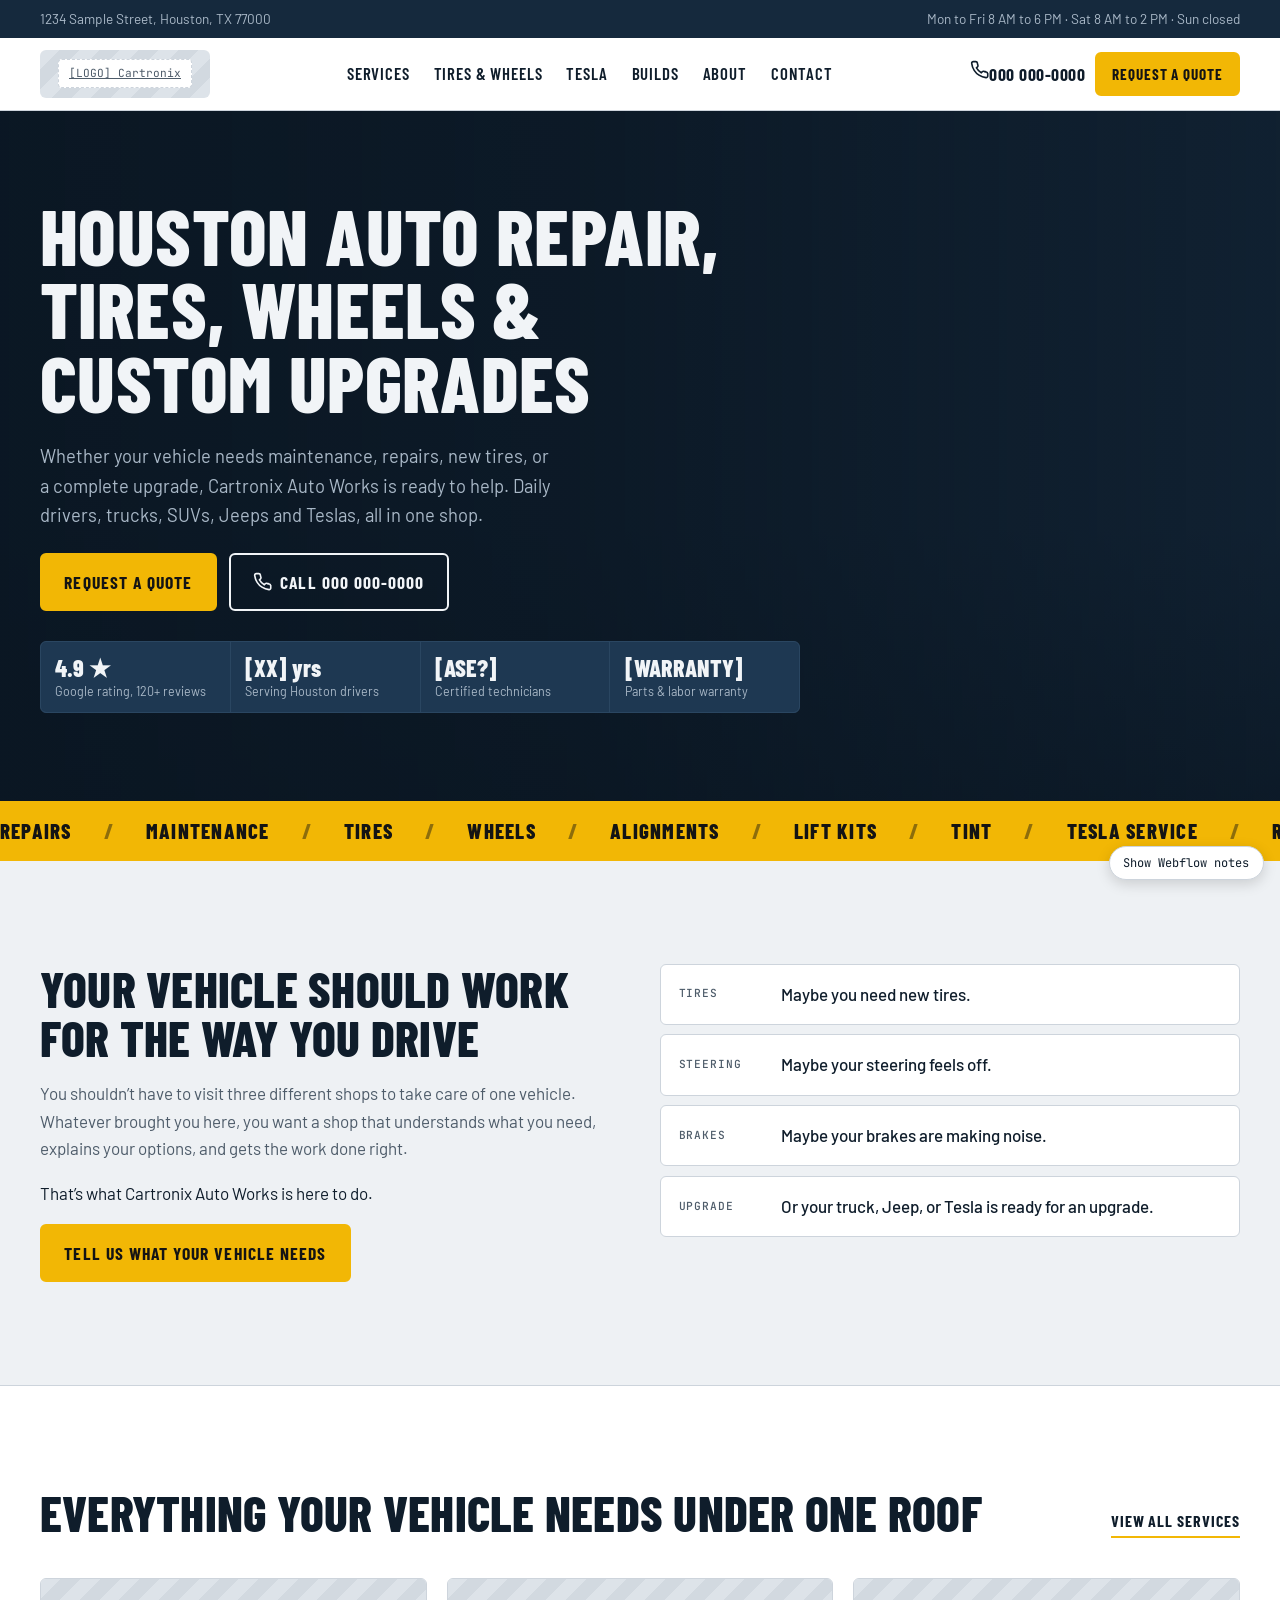
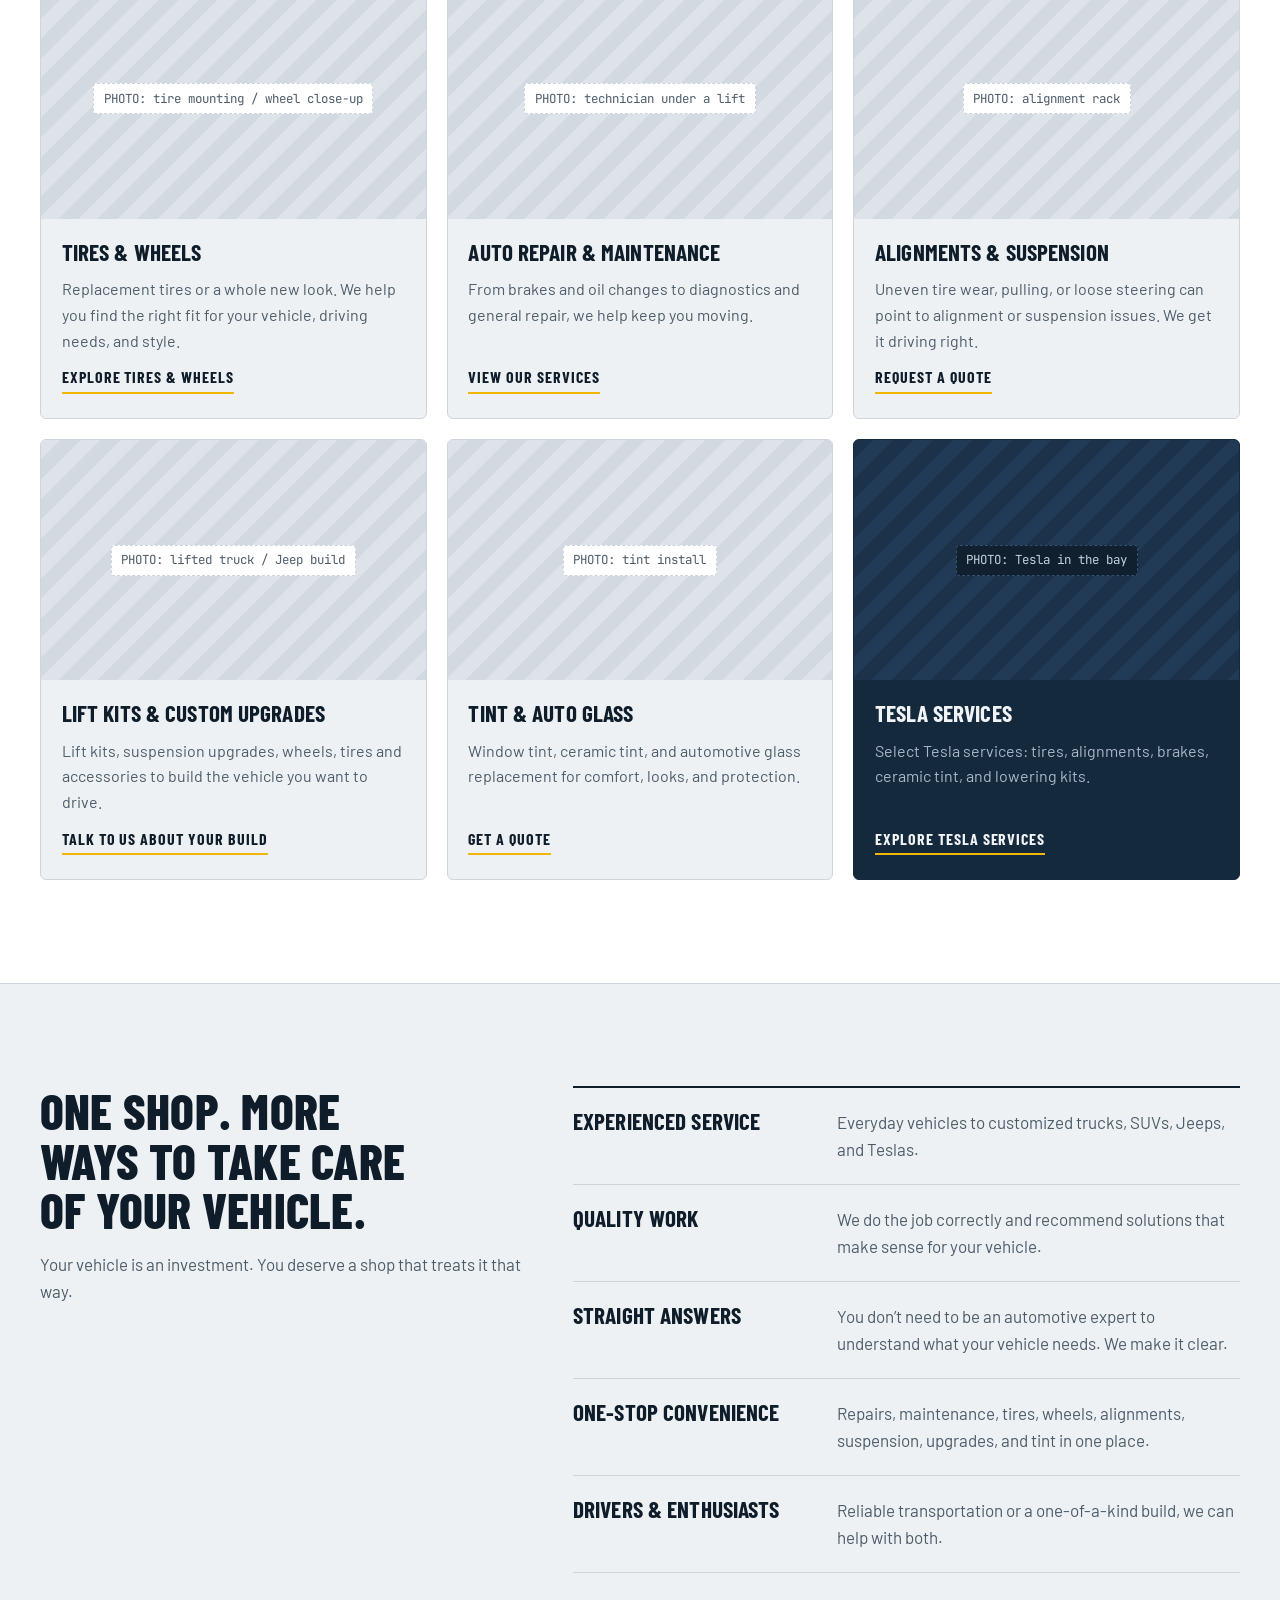
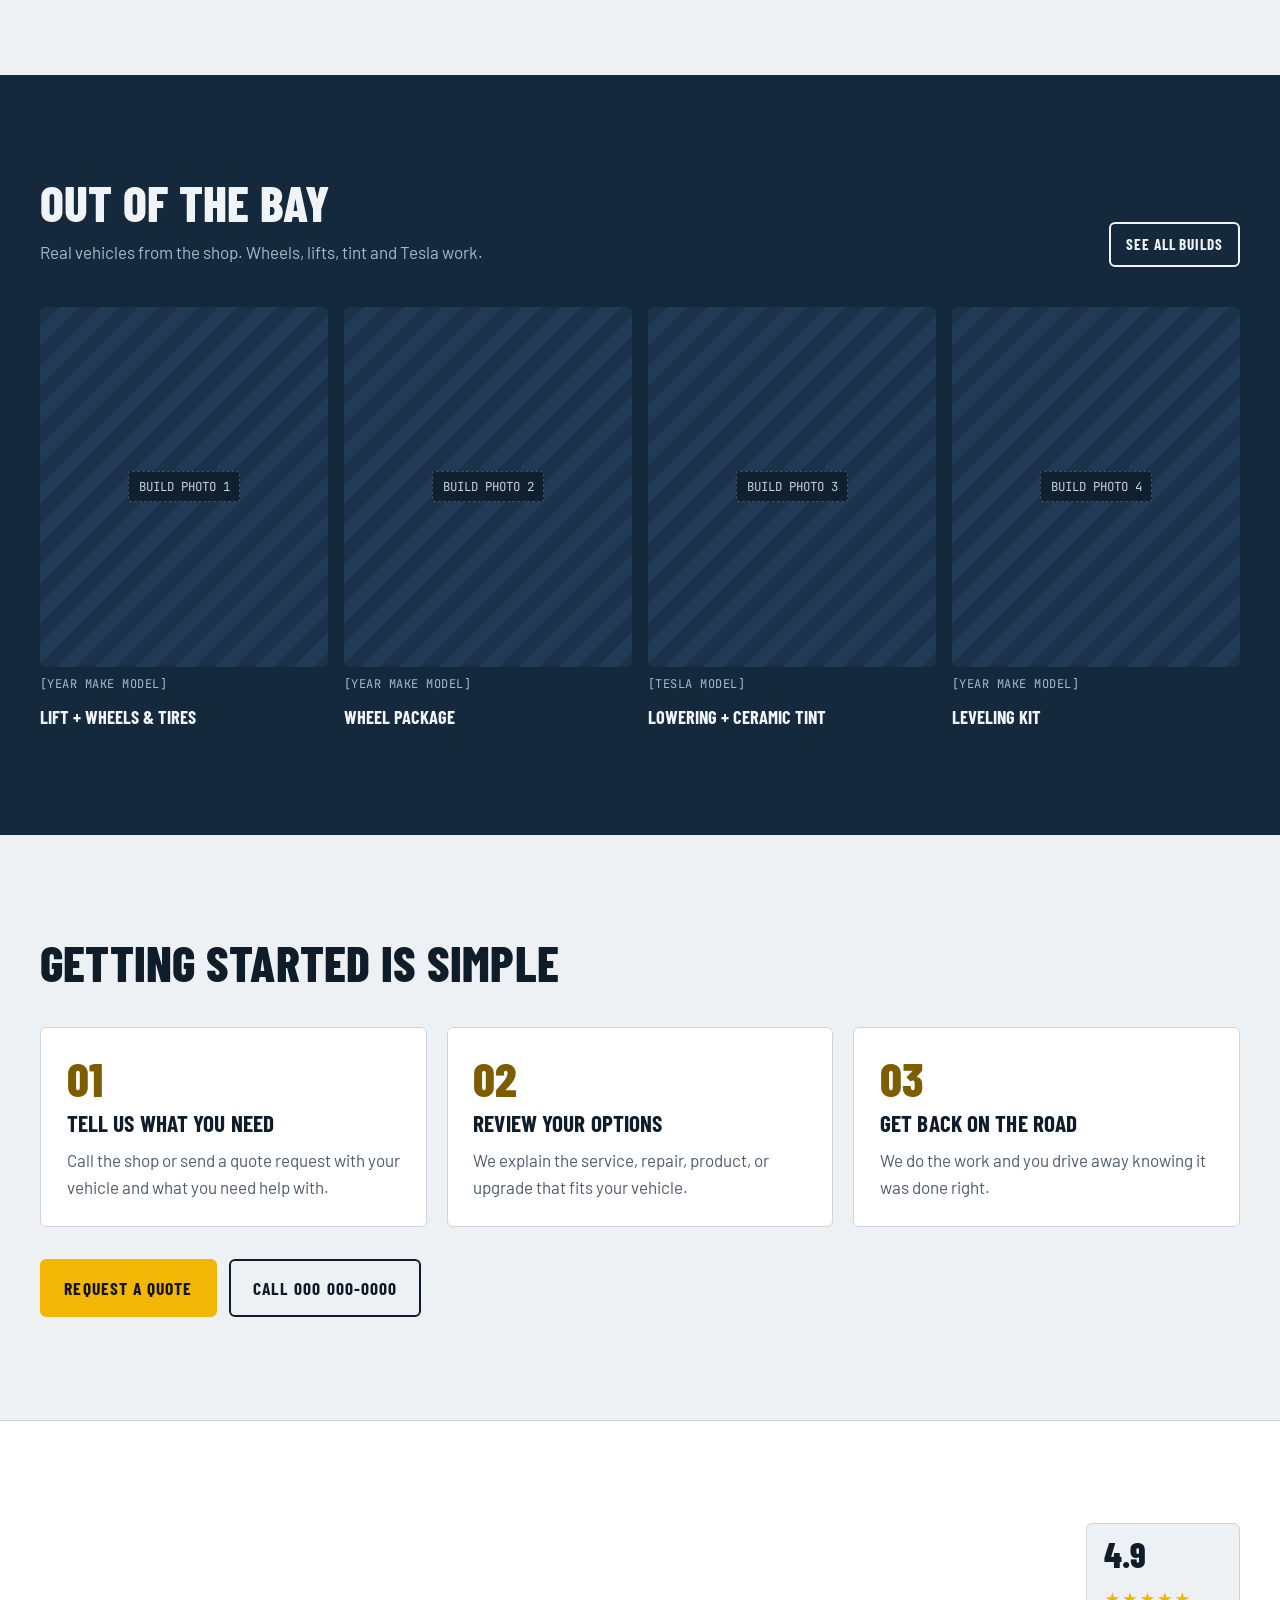
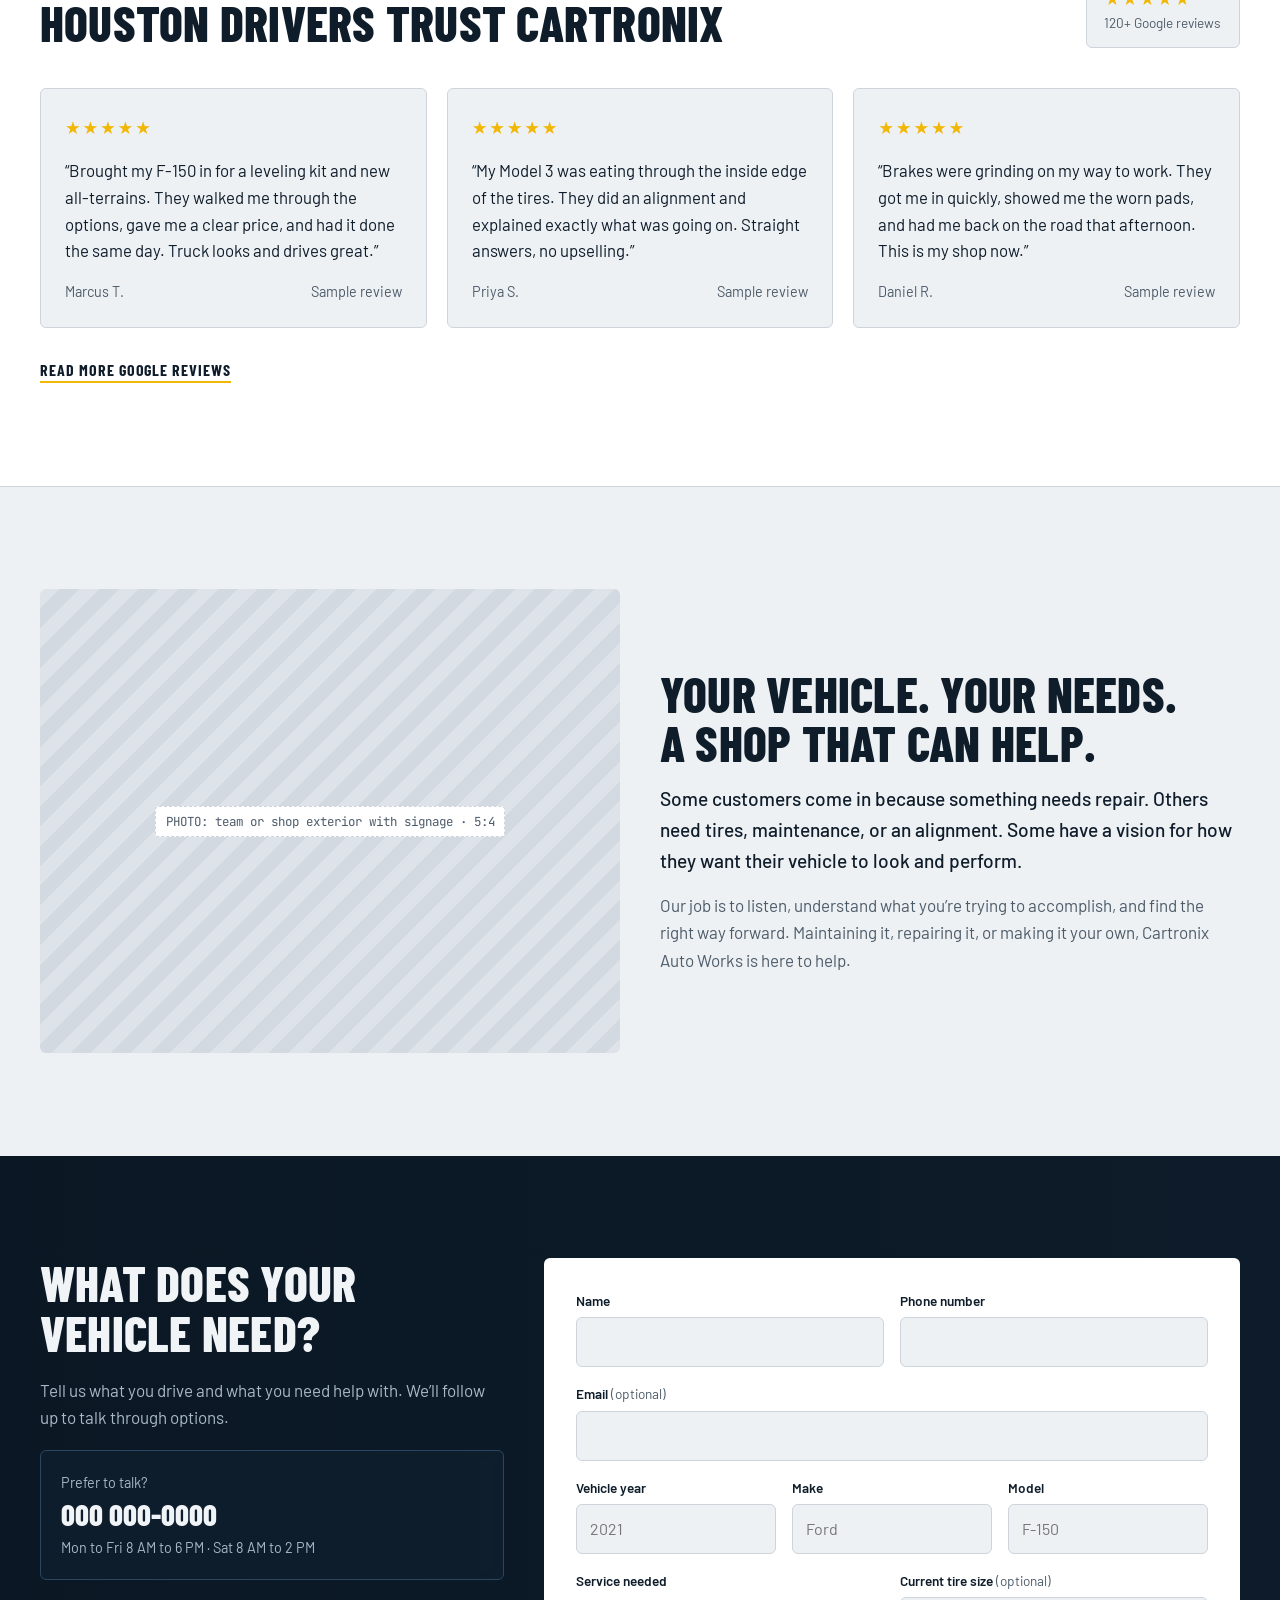
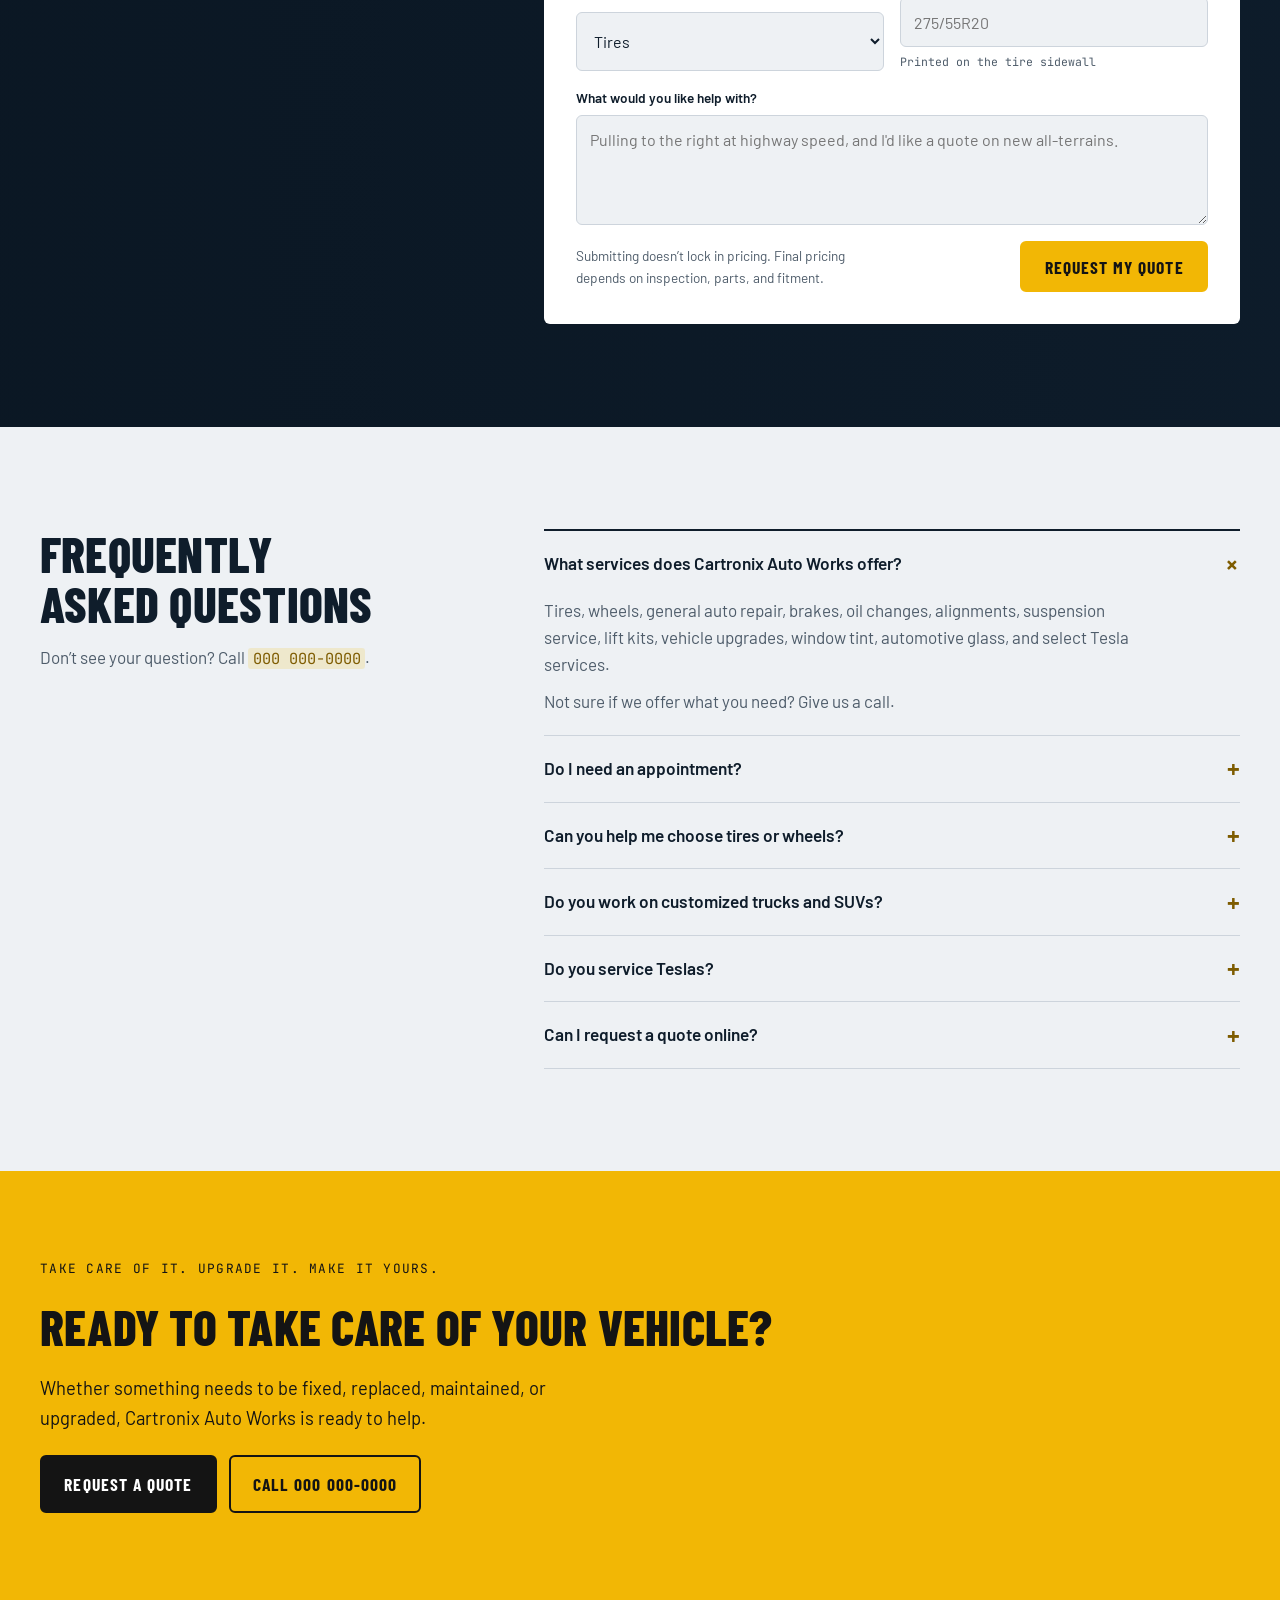
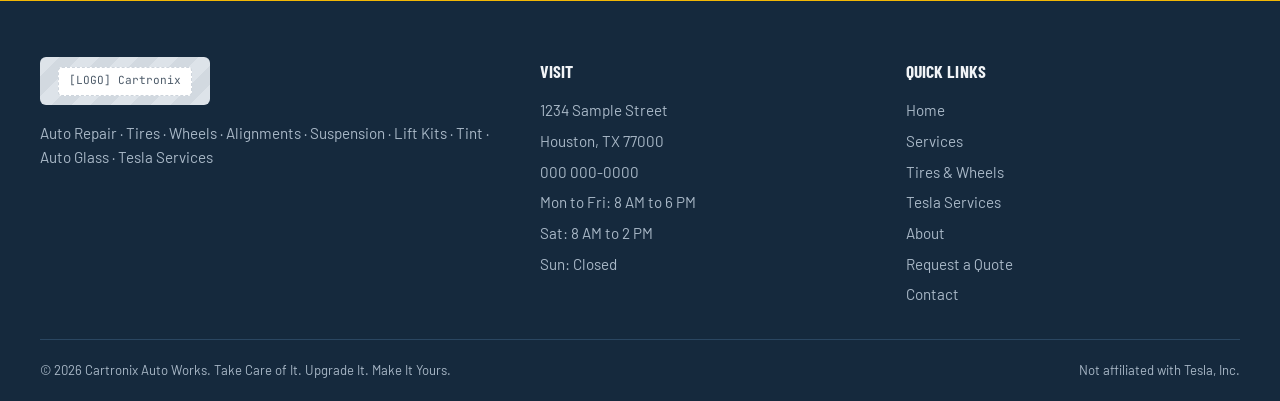
==== index.html @ 6435e04c "Add files via upload" ====
<!doctype html>
<html lang="en">
<head>
<meta charset="utf-8">
<meta name="viewport" content="width=device-width, initial-scale=1">
<title>Cartronix Auto Works Home</title>
<link rel="preconnect" href="https://fonts.googleapis.com">
<link rel="preconnect" href="https://fonts.gstatic.com" crossorigin>
<link rel="stylesheet" href="https://fonts.googleapis.com/css2?family=Barlow+Condensed:wght@600;700;800&family=Barlow:wght@400;500;600&family=JetBrains+Mono:wght@400;500&display=swap">
<style>
/* Layout: Client-First style sections (padding-global > container-large), dark steel hero, light concrete body, safety-yellow reserved for primary actions */
:root{
  --bg:#EEF1F4; --surface:#FFFFFF; --ink:#0F1D2B; --muted:#4E5C6A; --line:#CDD4DC;
  --steel:#15293D; --steel-2:#1E3852; --on-steel:#F1F4F7; --on-steel-muted:#A9B8C7;
  --accent:#F2B705; --accent-ink:#141414; --accent-text:#7E5C00;
  --ph-a:#DDE3E9; --ph-b:#D2D9E0; --ph-ink:#4E5C6A;
  --note:#2F6FEB; --note-ink:#FFFFFF;
  --f-display:"Barlow Condensed","Arial Narrow",Arial,sans-serif;
  --f-body:"Barlow",system-ui,-apple-system,"Segoe UI",sans-serif;
  --f-mono:"JetBrains Mono",ui-monospace,Menlo,Consolas,monospace;
  --radius:6px;
}
@media (prefers-color-scheme:dark){:root:not([data-theme="light"]){
  --bg:#0C151E; --surface:#132230; --ink:#E7ECF1; --muted:#9AA9B8; --line:#26394B;
  --steel:#070F17; --steel-2:#10202F; --on-steel:#E7ECF1; --on-steel-muted:#94A5B6;
  --accent:#F5C02A; --accent-ink:#141414; --accent-text:#F5C02A;
  --ph-a:#182A3A; --ph-b:#1D3244; --ph-ink:#9AA9B8;
  --note:#5B8FF5; --note-ink:#0C151E; color-scheme:dark}}
:root[data-theme="dark"]{
  --bg:#0C151E; --surface:#132230; --ink:#E7ECF1; --muted:#9AA9B8; --line:#26394B;
  --steel:#070F17; --steel-2:#10202F; --on-steel:#E7ECF1; --on-steel-muted:#94A5B6;
  --accent:#F5C02A; --accent-ink:#141414; --accent-text:#F5C02A;
  --ph-a:#182A3A; --ph-b:#1D3244; --ph-ink:#9AA9B8;
  --note:#5B8FF5; --note-ink:#0C151E; color-scheme:dark}

*{box-sizing:border-box}
body{background:var(--bg);color:var(--ink);font-family:var(--f-body);font-size:1.0625rem;line-height:1.6;margin:0}
a{color:inherit}
h1,h2,h3{font-family:var(--f-display);text-transform:uppercase;margin:0;text-wrap:balance;letter-spacing:.005em}
p{margin:0}
.padding-global{padding-inline:clamp(16px,4vw,40px)}
.container-large{max-width:1200px;margin-inline:auto}
.padding-section{padding-block:clamp(56px,8vw,104px)}
.heading-style-h1{font-size:clamp(2.6rem,6.2vw,4.9rem);font-weight:800;line-height:.94}
.heading-style-h2{font-size:clamp(2rem,4.2vw,3.1rem);font-weight:800;line-height:1}
.heading-style-h3{font-size:1.45rem;font-weight:700;line-height:1.1}
.eyebrow{font-family:var(--f-mono);font-size:.75rem;letter-spacing:.12em;text-transform:uppercase;color:var(--accent-text);font-weight:500}
.text-muted{color:var(--muted)}
.max-w{max-width:62ch}

/* Buttons */
.button{display:inline-flex;align-items:center;gap:.5rem;font-family:var(--f-display);font-weight:700;font-size:1.1rem;letter-spacing:.06em;text-transform:uppercase;text-decoration:none;padding:.8rem 1.4rem;border-radius:var(--radius);border:2px solid var(--accent);background:var(--accent);color:var(--accent-ink);cursor:pointer;transition:transform .15s ease,background .15s ease}
.button:hover{transform:translateY(-1px)}
.button:focus-visible,a:focus-visible,summary:focus-visible,input:focus-visible,select:focus-visible,textarea:focus-visible,.notes-toggle:focus-visible{outline:3px solid var(--note);outline-offset:2px}
.button.is-secondary{background:transparent;color:inherit;border-color:currentColor}
.button.is-small{font-size:.95rem;padding:.5rem .95rem}
.button-group{display:flex;flex-wrap:wrap;gap:.75rem}
.text-link{font-family:var(--f-display);font-weight:700;letter-spacing:.06em;text-transform:uppercase;text-decoration:none;border-bottom:2px solid var(--accent);padding-bottom:2px;font-size:1rem}
.icon{width:1.1em;height:1.1em;flex:none}

/* Placeholders */
.ph{position:relative;border-radius:var(--radius);background:repeating-linear-gradient(135deg,var(--ph-a) 0 14px,var(--ph-b) 14px 28px);color:var(--ph-ink);display:flex;align-items:center;justify-content:center;text-align:center;padding:1rem;font-family:var(--f-mono);font-size:.78rem;line-height:1.4;max-width:100%}
.ph span{background:var(--surface);padding:.35rem .6rem;border-radius:4px;border:1px dashed var(--line)}
.on-steel .ph{--ph-a:#1B324A;--ph-b:#213B56;--ph-ink:#C3D0DC}
.on-steel .ph span{background:#10202F;border-color:#34506C}
.fill{color:var(--accent-text);font-family:var(--f-mono);font-size:.9em;background:color-mix(in srgb,var(--accent) 16%,transparent);padding:0 .3em;border-radius:3px}
.on-steel .fill{color:var(--accent)}

/* Build notes */
.wf-note{display:none;position:absolute;top:8px;left:8px;z-index:5;font-family:var(--f-mono);font-size:.7rem;line-height:1.3;background:var(--note);color:var(--note-ink);padding:.3rem .5rem;border-radius:4px;max-width:calc(100% - 16px)}
body.show-notes .wf-note{display:block}
body.show-notes [data-section]{outline:1px dashed var(--note);outline-offset:-1px}
[data-section]{position:relative}
.notes-toggle{position:fixed;right:16px;bottom:calc(84px + env(safe-area-inset-bottom,0px));z-index:60;font-family:var(--f-mono);font-size:.75rem;background:var(--surface);color:var(--ink);border:1px solid var(--line);border-radius:999px;padding:.5rem .85rem;cursor:pointer;box-shadow:0 4px 14px rgba(0,0,0,.15)}
@media (min-width:768px){.notes-toggle{bottom:calc(20px + env(safe-area-inset-bottom,0px))}}


/* Photos */
.ph img{position:absolute;inset:0;width:100%;height:100%;object-fit:cover;border-radius:inherit}
.section_hero{position:relative;isolation:isolate}
.hero_bg{position:absolute;inset:0;width:100%;height:100%;object-fit:cover;z-index:-2}
.hero_overlay{position:absolute;inset:0;z-index:-1;background:linear-gradient(90deg,rgba(10,22,34,.94) 0%,rgba(10,22,34,.82) 45%,rgba(10,22,34,.45) 100%),linear-gradient(0deg,rgba(10,22,34,.6),rgba(10,22,34,0) 40%)}
@media (max-width:767px){.hero_overlay{background:rgba(10,22,34,.84)}}
.hero_grid{grid-template-columns:minmax(0,760px)!important;padding-block:clamp(72px,11vw,150px)}
.hero_trust{background:rgba(42,70,97,.7);border-color:rgba(42,70,97,.7)}
.trust_item{background:rgba(16,32,47,.78);backdrop-filter:blur(4px)}

/* Top bar + nav */
.section_topbar{background:var(--steel);color:var(--on-steel-muted);font-size:.85rem}
.topbar_inner{display:flex;flex-wrap:wrap;gap:.35rem 1.5rem;justify-content:space-between;padding-block:.5rem}
.topbar_inner b{color:var(--on-steel);font-weight:500}
.navbar{position:sticky;top:env(safe-area-inset-top,0px);z-index:50;background:var(--surface);border-bottom:1px solid var(--line)}
.navbar_inner{display:flex;align-items:center;justify-content:space-between;gap:1rem;padding-block:.75rem}
.navbar_logo{width:170px;height:48px;font-size:.7rem;flex:none}
.navbar_menu{display:none;gap:1.5rem;list-style:none;margin:0;padding:0;font-family:var(--f-display);font-weight:600;font-size:1.05rem;letter-spacing:.05em;text-transform:uppercase}
.navbar_menu a{text-decoration:none}
.navbar_menu a:hover{color:var(--accent-text)}
.navbar_ctas{display:flex;gap:.6rem;align-items:center}
.navbar_phone{display:none;font-family:var(--f-display);font-weight:700;font-size:1.1rem;text-decoration:none;letter-spacing:.03em}
.navbar_burger{display:inline-flex;flex-direction:column;gap:5px;padding:10px;background:none;border:1px solid var(--line);border-radius:var(--radius);cursor:pointer}
.navbar_burger i{display:block;width:20px;height:2px;background:var(--ink)}
@media (min-width:992px){.navbar_menu{display:flex}.navbar_burger{display:none}.navbar_phone{display:inline-flex}}
@media (max-width:479px){.navbar_ctas .button{display:none}}

/* Hero */
.section_hero{background:var(--steel);color:var(--on-steel);overflow:hidden}
.hero_grid{display:grid;gap:2.5rem;align-items:center;padding-block:clamp(48px,7vw,88px)}
@media (min-width:992px){.hero_grid{grid-template-columns:1.1fr .9fr}}
.hero_content{display:grid;gap:1.4rem;min-width:0}
.hero_content .eyebrow{color:var(--accent)}
.hero_lede{color:var(--on-steel-muted);font-size:1.15rem;max-width:52ch}
.hero_media{aspect-ratio:4/3.4;width:100%}
.hero_trust{display:grid;grid-template-columns:repeat(2,minmax(0,1fr));gap:1px;background:#2A4661;border:1px solid #2A4661;border-radius:var(--radius);overflow:hidden;margin-top:.5rem}
@media (min-width:640px){.hero_trust{grid-template-columns:repeat(4,minmax(0,1fr))}}
.trust_item{background:var(--steel-2);padding:.8rem .9rem;display:grid;gap:.1rem}
.trust_value{font-family:var(--f-display);font-weight:800;font-size:1.5rem;line-height:1.1;color:var(--on-steel)}
.trust_label{font-size:.78rem;color:var(--on-steel-muted);line-height:1.3}

/* Service strip */
.section_strip{background:var(--accent);color:var(--accent-ink);overflow:hidden}
.strip_track{display:flex;gap:2rem;white-space:nowrap;padding-block:.85rem;font-family:var(--f-display);font-weight:800;font-size:1.3rem;letter-spacing:.06em;text-transform:uppercase;animation:strip 40s linear infinite;width:max-content}
.strip_track span::after{content:"/";margin-left:2rem;opacity:.45}
@keyframes strip{to{transform:translateX(-50%)}}
@media (prefers-reduced-motion:reduce){.strip_track{animation:none}}

/* Intro */
.intro_grid{display:grid;gap:2.5rem}
@media (min-width:992px){.intro_grid{grid-template-columns:1fr 1fr;align-items:start}}
.intro_text{display:grid;gap:1.1rem;min-width:0}
.symptoms{list-style:none;margin:0;padding:0;display:grid;gap:.6rem}
.symptom{display:flex;gap:.9rem;align-items:center;background:var(--surface);border:1px solid var(--line);border-radius:var(--radius);padding:1rem 1.1rem;font-weight:500}
.symptom_tag{font-family:var(--f-mono);font-size:.7rem;letter-spacing:.08em;text-transform:uppercase;color:var(--muted);min-width:5.5rem}

/* Services */
.section_services{background:var(--surface);border-block:1px solid var(--line)}
.section_head{display:flex;flex-wrap:wrap;justify-content:space-between;align-items:end;gap:1.25rem;margin-bottom:2.5rem}
.section_head > div{display:grid;gap:.75rem;min-width:0}
.services_grid{display:grid;gap:1.25rem}
@media (min-width:640px){.services_grid{grid-template-columns:repeat(2,minmax(0,1fr))}}
@media (min-width:992px){.services_grid{grid-template-columns:repeat(3,minmax(0,1fr))}}
.service_card{display:flex;flex-direction:column;background:var(--bg);border:1px solid var(--line);border-radius:var(--radius);overflow:hidden;min-width:0}
.service_card .ph{aspect-ratio:16/10;border-radius:0}
.service_body{display:flex;flex-direction:column;gap:.7rem;padding:1.3rem 1.3rem 1.5rem;flex:1}
.service_body p{color:var(--muted);font-size:1rem}
.service_body .text-link{margin-top:auto;align-self:flex-start}
.service_card.is-tesla{background:var(--steel);color:var(--on-steel);border-color:var(--steel)}
.service_card.is-tesla p{color:var(--on-steel-muted)}

/* Why */
.why_grid{display:grid;gap:2.5rem}
@media (min-width:992px){.why_grid{grid-template-columns:.85fr 1.15fr}}
.why_head{display:grid;gap:1rem;align-content:start;min-width:0}
@media (min-width:992px){.why_head{position:sticky;top:110px}}
.why_list{list-style:none;margin:0;padding:0;border-top:2px solid var(--ink)}
.why_item{display:grid;gap:.35rem;padding:1.3rem 0;border-bottom:1px solid var(--line)}
@media (min-width:640px){.why_item{grid-template-columns:15rem 1fr;gap:1.5rem}}
.why_item p{color:var(--muted)}

/* Builds */
.section_builds{background:var(--steel);color:var(--on-steel)}
.section_builds .eyebrow{color:var(--accent)}
.section_builds .text-muted{color:var(--on-steel-muted)}
.builds_grid{display:grid;gap:1rem;grid-template-columns:repeat(2,minmax(0,1fr))}
@media (min-width:992px){.builds_grid{grid-template-columns:repeat(4,minmax(0,1fr))}}
.build_tile{display:grid;gap:.55rem;min-width:0}
.build_tile .ph{aspect-ratio:4/5}
.build_meta{font-family:var(--f-mono);font-size:.75rem;color:var(--on-steel-muted);letter-spacing:.04em}
.build_title{font-family:var(--f-display);font-weight:700;font-size:1.15rem;text-transform:uppercase}

/* Process */
.process_grid{display:grid;gap:1.25rem;counter-reset:step}
@media (min-width:768px){.process_grid{grid-template-columns:repeat(3,minmax(0,1fr))}}
.process_step{display:grid;gap:.6rem;padding:1.6rem;background:var(--surface);border:1px solid var(--line);border-radius:var(--radius);align-content:start}
.process_num{font-family:var(--f-display);font-weight:800;font-size:3rem;line-height:1;color:var(--accent-text)}
.process_step p{color:var(--muted)}
.process_cta{margin-top:2rem}

/* Reviews */
.section_reviews{background:var(--surface);border-block:1px solid var(--line)}
.rating_badge{display:flex;align-items:center;gap:.9rem;background:var(--bg);border:1px solid var(--line);border-radius:var(--radius);padding:.8rem 1.1rem}
.rating_score{font-family:var(--f-display);font-weight:800;font-size:2.2rem;line-height:1}
.stars{color:var(--accent);letter-spacing:.1em;font-size:1.1rem}
.reviews_grid{display:grid;gap:1.25rem}
@media (min-width:768px){.reviews_grid{grid-template-columns:repeat(3,minmax(0,1fr))}}
.review_card{display:flex;flex-direction:column;gap:1rem;padding:1.5rem;background:var(--bg);border:1px solid var(--line);border-radius:var(--radius);min-width:0}
.review_text{font-size:1.05rem}
.review_author{margin-top:auto;font-size:.9rem;color:var(--muted);display:flex;justify-content:space-between;gap:.5rem;flex-wrap:wrap}

/* Brand */
.brand_grid{display:grid;gap:2.5rem;align-items:center}
@media (min-width:992px){.brand_grid{grid-template-columns:1fr 1fr}}
.brand_grid .ph{aspect-ratio:5/4}
.brand_text{display:grid;gap:1rem;min-width:0}
.brand_text p{color:var(--muted)}
.brand_text .brand_lead{color:var(--ink);font-size:1.2rem;font-weight:500}

/* Quote */
.section_quote{background:var(--steel);color:var(--on-steel)}
.quote_grid{display:grid;gap:2.5rem}
@media (min-width:992px){.quote_grid{grid-template-columns:.8fr 1.2fr;align-items:start}}
.quote_info{display:grid;gap:1.2rem;min-width:0}
.quote_info .eyebrow{color:var(--accent)}
.quote_info p{color:var(--on-steel-muted)}
.quote_phone{display:grid;gap:.25rem;padding:1.25rem;border:1px solid #2A4661;border-radius:var(--radius);background:var(--steel-2)}
.quote_phone strong{font-family:var(--f-display);font-size:1.9rem;font-weight:800;line-height:1.1}
.quote_hours{font-size:.9rem;color:var(--on-steel-muted)}
.quote_form{background:var(--surface);color:var(--ink);border-radius:var(--radius);padding:clamp(1.25rem,3vw,2rem);display:grid;gap:1rem;grid-template-columns:repeat(6,minmax(0,1fr))}
.field{display:grid;gap:.35rem;grid-column:span 6;min-width:0}
@media (min-width:640px){.field.is-half{grid-column:span 3}.field.is-third{grid-column:span 2}}
.field label{font-size:.85rem;font-weight:600}
.field label em{color:var(--muted);font-style:normal;font-weight:400}
.field input,.field select,.field textarea{font:inherit;font-size:1rem;color:var(--ink);background:var(--bg);border:1px solid var(--line);border-radius:var(--radius);padding:.7rem .8rem;width:100%}
.field textarea{min-height:110px;resize:vertical}
.field_hint{font-family:var(--f-mono);font-size:.72rem;color:var(--muted)}
.form_footer{grid-column:span 6;display:flex;flex-wrap:wrap;gap:1rem;align-items:center;justify-content:space-between}
.form_note{font-size:.85rem;color:var(--muted);max-width:40ch}
.form_success{grid-column:span 6;font-size:.95rem;padding:.8rem 1rem;border-radius:var(--radius);background:color-mix(in srgb,var(--accent) 18%,transparent);border:1px solid var(--accent)}

.section_quote{position:relative;isolation:isolate;overflow:hidden}
.quote_bg{position:absolute;inset:0;width:100%;height:100%;object-fit:cover;z-index:-2}
.quote_overlay{position:absolute;inset:0;z-index:-1;background:linear-gradient(90deg,rgba(10,22,34,.93) 0%,rgba(10,22,34,.85) 40%,rgba(10,22,34,.7) 100%)}
.quote_phone{background:rgba(16,32,47,.8);backdrop-filter:blur(4px)}

/* FAQ */
.faq_grid{display:grid;gap:2.5rem}
@media (min-width:992px){.faq_grid{grid-template-columns:.8fr 1.2fr}}
.faq_head{display:grid;gap:1rem;align-content:start}
.faq_list{border-top:2px solid var(--ink)}
.faq_item{border-bottom:1px solid var(--line)}
.faq_item summary{list-style:none;cursor:pointer;display:flex;justify-content:space-between;gap:1rem;align-items:center;padding:1.15rem 0;font-weight:600;font-size:1.08rem}
.faq_item summary::-webkit-details-marker{display:none}
.faq_item summary::after{content:"+";font-family:var(--f-display);font-size:1.8rem;line-height:1;color:var(--accent-text);transition:transform .2s ease}
.faq_item[open] summary::after{transform:rotate(45deg)}
.faq_answer{padding:0 0 1.25rem;color:var(--muted);max-width:62ch;display:grid;gap:.6rem}

/* Final CTA */
.section_cta{background:var(--accent);color:var(--accent-ink)}
.cta_inner{display:grid;gap:1.4rem;justify-items:start;padding-block:clamp(56px,7vw,88px)}
.cta_inner p{max-width:56ch;font-size:1.15rem}
.cta_inner .button{background:var(--accent-ink);color:#FFFFFF;border-color:var(--accent-ink)}
.cta_inner .button.is-secondary{background:transparent;color:var(--accent-ink)}
.cta_tagline{font-family:var(--f-mono);font-size:.8rem;letter-spacing:.1em;text-transform:uppercase}

/* Footer */
.footer{background:var(--steel);color:var(--on-steel-muted);font-size:.95rem;padding-bottom:calc(72px + env(safe-area-inset-bottom,0px))}
@media (min-width:768px){.footer{padding-bottom:0}}
.footer_grid{display:grid;gap:2rem;padding-block:56px 32px}
@media (min-width:768px){.footer_grid{grid-template-columns:1.4fr 1fr 1fr}}
.footer_grid h3{color:var(--on-steel);font-size:1.1rem;margin-bottom:.8rem}
.footer_grid ul{list-style:none;margin:0;padding:0;display:grid;gap:.4rem}
.footer_grid a{text-decoration:none}
.footer_grid a:hover{color:var(--on-steel)}
.footer_logo{width:170px;height:48px;font-size:.7rem;margin-bottom:1rem}
.footer_bottom{border-top:1px solid #2A4661;padding-block:1.25rem;display:flex;flex-wrap:wrap;gap:.5rem 1.5rem;justify-content:space-between;font-size:.82rem}

/* Mobile sticky bar */
.mobile_bar{position:fixed;left:0;right:0;bottom:0;z-index:55;display:grid;grid-template-columns:1fr 1fr;gap:.5rem;padding:.6rem 12px calc(.6rem + env(safe-area-inset-bottom,0px));background:var(--surface);border-top:1px solid var(--line)}
.mobile_bar .button{justify-content:center;font-size:1rem;padding:.7rem .5rem}
.mobile_bar .button.is-secondary{color:var(--ink)}
@media (min-width:768px){.mobile_bar{display:none}}
</style>
</head>
<body>


<!-- ============ TOP BAR ============ -->
<div class="section_topbar" data-section>
  <div class="padding-global"><div class="container-large topbar_inner">
    <span>1234 Sample Street, Houston, TX 77000</span>
    <span>Mon to Fri 8 AM to 6 PM &middot; Sat 8 AM to 2 PM &middot; Sun closed</span>
  </div></div>
</div>

<!-- ============ NAVBAR ============ -->
<header class="navbar" data-section>
  <span class="wf-note">Navbar component (symbol) &middot; sticky &middot; collapses at Tablet</span>
  <div class="padding-global"><div class="container-large navbar_inner">
    <a href="#top" class="navbar_logo ph" aria-label="Cartronix Auto Works home"><span>[LOGO] Cartronix</span></a>
    <ul class="navbar_menu">
      <li><a href="#services">Services</a></li>
      <li><a href="#services">Tires &amp; Wheels</a></li>
      <li><a href="#services">Tesla</a></li>
      <li><a href="#builds">Builds</a></li>
      <li><a href="#about">About</a></li>
      <li><a href="#quote">Contact</a></li>
    </ul>
    <div class="navbar_ctas">
      <a href="#quote" class="navbar_phone"><svg class="icon" viewBox="0 0 24 24" fill="none" stroke="currentColor" stroke-width="2"><path d="M22 16.9v3a2 2 0 0 1-2.2 2 19.8 19.8 0 0 1-8.6-3.1 19.5 19.5 0 0 1-6-6A19.8 19.8 0 0 1 2.1 4.2 2 2 0 0 1 4.1 2h3a2 2 0 0 1 2 1.7c.1.9.4 1.8.7 2.7a2 2 0 0 1-.5 2.1L8 9.8a16 16 0 0 0 6 6l1.3-1.3a2 2 0 0 1 2.1-.4c.9.3 1.8.6 2.7.7a2 2 0 0 1 1.7 2z"/></svg>000 000-0000</a>
      <a href="#quote" class="button is-small">Request a Quote</a>
      <button class="navbar_burger" type="button" aria-label="Open menu"><i></i><i></i><i></i></button>
    </div>
  </div></div>
</header>

<main id="top">

<!-- ============ HERO ============ -->
<section class="section_hero on-steel" data-section>
  <img class="hero_bg" src="https://images.pexels.com/photos/3894030/pexels-photo-3894030.jpeg?auto=compress&amp;cs=tinysrgb&amp;w=2000" alt="" onerror="this.remove()">
  <div class="hero_overlay" aria-hidden="true"></div>
  <span class="wf-note">section_hero &middot; bg image = &lt;img&gt; (object-fit: cover) + gradient overlay div, eager load (LCP) &middot; H1 lives here only</span>
  <div class="padding-global"><div class="container-large hero_grid">
    <div class="hero_content">
      <h1 class="heading-style-h1">Houston Auto Repair, Tires, Wheels &amp; Custom Upgrades</h1>
      <p class="hero_lede">Whether your vehicle needs maintenance, repairs, new tires, or a complete upgrade, Cartronix Auto Works is ready to help. Daily drivers, trucks, SUVs, Jeeps and Teslas, all in one shop.</p>
      <div class="button-group">
        <a href="#quote" class="button">Request a Quote</a>
        <a href="#quote" class="button is-secondary"><svg class="icon" viewBox="0 0 24 24" fill="none" stroke="currentColor" stroke-width="2"><path d="M22 16.9v3a2 2 0 0 1-2.2 2 19.8 19.8 0 0 1-8.6-3.1 19.5 19.5 0 0 1-6-6A19.8 19.8 0 0 1 2.1 4.2 2 2 0 0 1 4.1 2h3a2 2 0 0 1 2 1.7c.1.9.4 1.8.7 2.7a2 2 0 0 1-.5 2.1L8 9.8a16 16 0 0 0 6 6l1.3-1.3a2 2 0 0 1 2.1-.4c.9.3 1.8.6 2.7.7a2 2 0 0 1 1.7 2z"/></svg>Call 000 000-0000</a>
      </div>
      <div class="hero_trust" aria-label="Trust signals">
        <div class="trust_item"><span class="trust_value">4.9 &#9733;</span><span class="trust_label">Google rating, 120+ reviews</span></div>
        <div class="trust_item"><span class="trust_value">[XX] yrs</span><span class="trust_label">Serving Houston drivers</span></div>
        <div class="trust_item"><span class="trust_value">[ASE?]</span><span class="trust_label">Certified technicians</span></div>
        <div class="trust_item"><span class="trust_value">[WARRANTY]</span><span class="trust_label">Parts &amp; labor warranty</span></div>
      </div>
    </div>
      </div></div>
</section>

<!-- ============ SERVICE STRIP ============ -->
<div class="section_strip" aria-hidden="true">
  <div class="strip_track">
    <span>Repairs</span><span>Maintenance</span><span>Tires</span><span>Wheels</span><span>Alignments</span><span>Lift Kits</span><span>Tint</span><span>Tesla Service</span>
    <span>Repairs</span><span>Maintenance</span><span>Tires</span><span>Wheels</span><span>Alignments</span><span>Lift Kits</span><span>Tint</span><span>Tesla Service</span>
  </div>
</div>

<!-- ============ INTRO ============ -->
<section class="section_intro" id="about" data-section>
  <span class="wf-note">section_intro &middot; 2-col grid &rarr; stacks at Tablet</span>
  <div class="padding-global padding-section"><div class="container-large intro_grid">
    <div class="intro_text">
      <h2 class="heading-style-h2">Your Vehicle Should Work for the Way You Drive</h2>
      <p class="text-muted max-w">You shouldn&rsquo;t have to visit three different shops to take care of one vehicle. Whatever brought you here, you want a shop that understands what you need, explains your options, and gets the work done right.</p>
      <p class="max-w">That&rsquo;s what Cartronix Auto Works is here to do.</p>
      <div><a href="#quote" class="button">Tell Us What Your Vehicle Needs</a></div>
    </div>
    <ul class="symptoms" aria-label="Common reasons customers come in">
      <li class="symptom"><span class="symptom_tag">Tires</span>Maybe you need new tires.</li>
      <li class="symptom"><span class="symptom_tag">Steering</span>Maybe your steering feels off.</li>
      <li class="symptom"><span class="symptom_tag">Brakes</span>Maybe your brakes are making noise.</li>
      <li class="symptom"><span class="symptom_tag">Upgrade</span>Or your truck, Jeep, or Tesla is ready for an upgrade.</li>
    </ul>
  </div></div>
</section>

<!-- ============ SERVICES ============ -->
<section class="section_services" id="services" data-section>
  <span class="wf-note">section_services &middot; CMS Collection List: Services (6 items) &middot; card = component</span>
  <div class="padding-global padding-section"><div class="container-large">
    <div class="section_head">
      <div>
        <h2 class="heading-style-h2">Everything Your Vehicle Needs Under One Roof</h2>
      </div>
      <a href="#services" class="text-link">View all services</a>
    </div>
    <div class="services_grid">
      <article class="service_card">
        <div class="ph"><span>PHOTO: tire mounting / wheel close-up</span><img src="https://images.pexels.com/photos/3807167/pexels-photo-3807167.jpeg?auto=compress&amp;cs=tinysrgb&amp;w=1200" alt="Tires stacked in a tire shop" loading="lazy" onerror="this.remove()"></div>
        <div class="service_body">
          <h3 class="heading-style-h3">Tires &amp; Wheels</h3>
          <p>Replacement tires or a whole new look. We help you find the right fit for your vehicle, driving needs, and style.</p>
          <a href="#quote" class="text-link">Explore tires &amp; wheels</a>
        </div>
      </article>
      <article class="service_card">
        <div class="ph"><span>PHOTO: technician under a lift</span><img src="https://images.pexels.com/photos/3855771/pexels-photo-3855771.jpeg?auto=compress&amp;cs=tinysrgb&amp;w=1200" alt="Mechanic working on a car" loading="lazy" onerror="this.remove()"></div>
        <div class="service_body">
          <h3 class="heading-style-h3">Auto Repair &amp; Maintenance</h3>
          <p>From brakes and oil changes to diagnostics and general repair, we help keep you moving.</p>
          <a href="#quote" class="text-link">View our services</a>
        </div>
      </article>
      <article class="service_card">
        <div class="ph"><span>PHOTO: alignment rack</span><img src="https://images.pexels.com/photos/4022545/pexels-photo-4022545.jpeg?auto=compress&amp;cs=tinysrgb&amp;w=1200" alt="Disc brake and suspension in the service bay" loading="lazy" onerror="this.remove()"></div>
        <div class="service_body">
          <h3 class="heading-style-h3">Alignments &amp; Suspension</h3>
          <p>Uneven tire wear, pulling, or loose steering can point to alignment or suspension issues. We get it driving right.</p>
          <a href="#quote" class="text-link">Request a quote</a>
        </div>
      </article>
      <article class="service_card">
        <div class="ph"><span>PHOTO: lifted truck / Jeep build</span><img src="https://images.pexels.com/photos/33395993/pexels-photo-33395993.jpeg?auto=compress&amp;cs=tinysrgb&amp;w=1200" alt="Off-road pickup truck kicking up dust" loading="lazy" onerror="this.remove()"></div>
        <div class="service_body">
          <h3 class="heading-style-h3">Lift Kits &amp; Custom Upgrades</h3>
          <p>Lift kits, suspension upgrades, wheels, tires and accessories to build the vehicle you want to drive.</p>
          <a href="#quote" class="text-link">Talk to us about your build</a>
        </div>
      </article>
      <article class="service_card">
        <div class="ph"><span>PHOTO: tint install</span><img src="https://images.pexels.com/photos/17784756/pexels-photo-17784756.jpeg?auto=compress&amp;cs=tinysrgb&amp;w=1200" alt="Black sedan with tinted windows" loading="lazy" onerror="this.remove()"></div>
        <div class="service_body">
          <h3 class="heading-style-h3">Tint &amp; Auto Glass</h3>
          <p>Window tint, ceramic tint, and automotive glass replacement for comfort, looks, and protection.</p>
          <a href="#quote" class="text-link">Get a quote</a>
        </div>
      </article>
      <article class="service_card is-tesla on-steel">
        <div class="ph"><span>PHOTO: Tesla in the bay</span><img src="https://images.pexels.com/photos/15089585/pexels-photo-15089585.jpeg?auto=compress&amp;cs=tinysrgb&amp;w=1200" alt="White Tesla Model Y" loading="lazy" onerror="this.remove()"></div>
        <div class="service_body">
          <h3 class="heading-style-h3">Tesla Services</h3>
          <p>Select Tesla services: tires, alignments, brakes, ceramic tint, and lowering kits.</p>
          <a href="#quote" class="text-link">Explore Tesla services</a>
        </div>
      </article>
    </div>
  </div></div>
</section>

<!-- ============ WHY CHOOSE US ============ -->
<section class="section_why" data-section>
  <span class="wf-note">section_why &middot; left column sticky on Desktop only</span>
  <div class="padding-global padding-section"><div class="container-large why_grid">
    <div class="why_head">
      <h2 class="heading-style-h2">One Shop. More Ways to Take Care of Your Vehicle.</h2>
      <p class="text-muted max-w">Your vehicle is an investment. You deserve a shop that treats it that way.</p>
    </div>
    <ul class="why_list">
      <li class="why_item"><h3 class="heading-style-h3">Experienced Service</h3><p>Everyday vehicles to customized trucks, SUVs, Jeeps, and Teslas.</p></li>
      <li class="why_item"><h3 class="heading-style-h3">Quality Work</h3><p>We do the job correctly and recommend solutions that make sense for your vehicle.</p></li>
      <li class="why_item"><h3 class="heading-style-h3">Straight Answers</h3><p>You don&rsquo;t need to be an automotive expert to understand what your vehicle needs. We make it clear.</p></li>
      <li class="why_item"><h3 class="heading-style-h3">One-Stop Convenience</h3><p>Repairs, maintenance, tires, wheels, alignments, suspension, upgrades, and tint in one place.</p></li>
      <li class="why_item"><h3 class="heading-style-h3">Drivers &amp; Enthusiasts</h3><p>Reliable transportation or a one-of-a-kind build, we can help with both.</p></li>
    </ul>
  </div></div>
</section>

<!-- ============ BUILDS (recommended addition) ============ -->
<section class="section_builds on-steel" id="builds" data-section>
  <span class="wf-note">NEW section (not in copy doc) &middot; CMS: Builds &middot; limit 4 on Home</span>
  <div class="padding-global padding-section"><div class="container-large">
    <div class="section_head">
      <div>
        <h2 class="heading-style-h2">Out of the Bay</h2>
        <p class="text-muted max-w">Real vehicles from the shop. Wheels, lifts, tint and Tesla work.</p>
      </div>
      <a href="#builds" class="button is-secondary is-small">See all builds</a>
    </div>
    <div class="builds_grid">
      <div class="build_tile"><div class="ph"><span>BUILD PHOTO 1</span><img src="https://images.pexels.com/photos/3248777/pexels-photo-3248777.jpeg?auto=compress&amp;cs=tinysrgb&amp;w=1200" alt="Black Jeep Wrangler on a dirt road" loading="lazy" onerror="this.remove()"></div><span class="build_meta">[YEAR MAKE MODEL]</span><span class="build_title">Lift + wheels &amp; tires</span></div>
      <div class="build_tile"><div class="ph"><span>BUILD PHOTO 2</span><img src="https://images.pexels.com/photos/17110820/pexels-photo-17110820.jpeg?auto=compress&amp;cs=tinysrgb&amp;w=1200" alt="Black aftermarket wheel on a modern car" loading="lazy" onerror="this.remove()"></div><span class="build_meta">[YEAR MAKE MODEL]</span><span class="build_title">Wheel package</span></div>
      <div class="build_tile"><div class="ph"><span>BUILD PHOTO 3</span><img src="https://images.pexels.com/photos/9300916/pexels-photo-9300916.jpeg?auto=compress&amp;cs=tinysrgb&amp;w=1200" alt="White Tesla Model 3" loading="lazy" onerror="this.remove()"></div><span class="build_meta">[TESLA MODEL]</span><span class="build_title">Lowering + ceramic tint</span></div>
      <div class="build_tile"><div class="ph"><span>BUILD PHOTO 4</span><img src="https://images.pexels.com/photos/9648649/pexels-photo-9648649.jpeg?auto=compress&amp;cs=tinysrgb&amp;w=1200" alt="Gold wheel on a black car" loading="lazy" onerror="this.remove()"></div><span class="build_meta">[YEAR MAKE MODEL]</span><span class="build_title">Leveling kit</span></div>
    </div>
  </div></div>
</section>

<!-- ============ PROCESS ============ -->
<section class="section_process" data-section>
  <span class="wf-note">section_process &middot; 3-col &rarr; stacks at Mobile Landscape</span>
  <div class="padding-global padding-section"><div class="container-large">
    <div class="section_head"><div>
      <h2 class="heading-style-h2">Getting Started Is Simple</h2>
    </div></div>
    <div class="process_grid">
      <div class="process_step"><span class="process_num">01</span><h3 class="heading-style-h3">Tell Us What You Need</h3><p>Call the shop or send a quote request with your vehicle and what you need help with.</p></div>
      <div class="process_step"><span class="process_num">02</span><h3 class="heading-style-h3">Review Your Options</h3><p>We explain the service, repair, product, or upgrade that fits your vehicle.</p></div>
      <div class="process_step"><span class="process_num">03</span><h3 class="heading-style-h3">Get Back on the Road</h3><p>We do the work and you drive away knowing it was done right.</p></div>
    </div>
    <div class="button-group process_cta">
      <a href="#quote" class="button">Request a Quote</a>
      <a href="#quote" class="button is-secondary">Call 000 000-0000</a>
    </div>
  </div></div>
</section>

<!-- ============ REVIEWS ============ -->
<section class="section_reviews" data-section>
  <span class="wf-note">section_reviews &middot; SAMPLE reviews for mockup: replace with verified Google reviews (or embed widget) before launch</span>
  <div class="padding-global padding-section"><div class="container-large">
    <div class="section_head">
      <div>
        <h2 class="heading-style-h2">Houston Drivers Trust Cartronix</h2>
      </div>
      <div class="rating_badge">
        <span class="rating_score">4.9</span>
        <div><div class="stars">&#9733;&#9733;&#9733;&#9733;&#9733;</div><div class="text-muted" style="font-size:.85rem">120+ Google reviews</div></div>
      </div>
    </div>
    <div class="reviews_grid">
      <figure class="review_card" style="margin:0"><div class="stars">&#9733;&#9733;&#9733;&#9733;&#9733;</div><blockquote class="review_text" style="margin:0">&ldquo;Brought my F-150 in for a leveling kit and new all-terrains. They walked me through the options, gave me a clear price, and had it done the same day. Truck looks and drives great.&rdquo;</blockquote><figcaption class="review_author"><span>Marcus T.</span><span>Sample review</span></figcaption></figure>
      <figure class="review_card" style="margin:0"><div class="stars">&#9733;&#9733;&#9733;&#9733;&#9733;</div><blockquote class="review_text" style="margin:0">&ldquo;My Model 3 was eating through the inside edge of the tires. They did an alignment and explained exactly what was going on. Straight answers, no upselling.&rdquo;</blockquote><figcaption class="review_author"><span>Priya S.</span><span>Sample review</span></figcaption></figure>
      <figure class="review_card" style="margin:0"><div class="stars">&#9733;&#9733;&#9733;&#9733;&#9733;</div><blockquote class="review_text" style="margin:0">&ldquo;Brakes were grinding on my way to work. They got me in quickly, showed me the worn pads, and had me back on the road that afternoon. This is my shop now.&rdquo;</blockquote><figcaption class="review_author"><span>Daniel R.</span><span>Sample review</span></figcaption></figure>
    </div>
    <div style="margin-top:1.75rem"><a href="#top" class="text-link">Read more Google reviews</a></div>
  </div></div>
</section>

<!-- ============ BRAND ============ -->
<section class="section_brand" data-section>
  <span class="wf-note">section_brand &middot; image left / text right</span>
  <div class="padding-global padding-section"><div class="container-large brand_grid">
    <div class="ph"><span>PHOTO: team or shop exterior with signage &middot; 5:4</span><img src="https://images.pexels.com/photos/37163499/pexels-photo-37163499.jpeg?auto=compress&amp;cs=tinysrgb&amp;w=1200" alt="Sports car on a lift in the repair shop" loading="lazy" onerror="this.remove()"></div>
    <div class="brand_text">
      <h2 class="heading-style-h2">Your Vehicle. Your Needs. A Shop That Can Help.</h2>
      <p class="brand_lead">Some customers come in because something needs repair. Others need tires, maintenance, or an alignment. Some have a vision for how they want their vehicle to look and perform.</p>
      <p>Our job is to listen, understand what you&rsquo;re trying to accomplish, and find the right way forward. Maintaining it, repairing it, or making it your own, Cartronix Auto Works is here to help.</p>
    </div>
  </div></div>
</section>

<!-- ============ QUOTE FORM ============ -->
<section class="section_quote on-steel" id="quote" data-section>
  <img class="quote_bg" src="https://images.pexels.com/photos/4489715/pexels-photo-4489715.jpeg?auto=compress&amp;cs=tinysrgb&amp;w=2000" alt="" loading="lazy" onerror="this.remove()">
  <div class="quote_overlay" aria-hidden="true"></div>
  <span class="wf-note">section_quote &middot; bg &lt;img&gt; + overlay div &middot; Webflow native Form &middot; Service select prefilled via ?service= param (custom code)</span>
  <div class="padding-global padding-section"><div class="container-large quote_grid">
    <div class="quote_info">
      <h2 class="heading-style-h2">What Does Your Vehicle Need?</h2>
      <p>Tell us what you drive and what you need help with. We&rsquo;ll follow up to talk through options.</p>
      <div class="quote_phone">
        <span class="quote_hours">Prefer to talk?</span>
        <strong>000 000-0000</strong>
        <span class="quote_hours">Mon to Fri 8 AM to 6 PM &middot; Sat 8 AM to 2 PM</span>
      </div>
    </div>
    <form class="quote_form" id="quote-form" novalidate>
      <div class="field is-half"><label for="q-name">Name</label><input id="q-name" name="name" autocomplete="name" required></div>
      <div class="field is-half"><label for="q-phone">Phone number</label><input id="q-phone" name="phone" type="tel" autocomplete="tel" required></div>
      <div class="field"><label for="q-email">Email <em>(optional)</em></label><input id="q-email" name="email" type="email" autocomplete="email"></div>
      <div class="field is-third"><label for="q-year">Vehicle year</label><input id="q-year" name="year" inputmode="numeric" placeholder="2021"></div>
      <div class="field is-third"><label for="q-make">Make</label><input id="q-make" name="make" placeholder="Ford"></div>
      <div class="field is-third"><label for="q-model">Model</label><input id="q-model" name="model" placeholder="F-150"></div>
      <div class="field is-half"><label for="q-service">Service needed</label>
        <select id="q-service" name="service">
          <option>Tires</option><option>Wheels</option><option>Auto Repair</option><option>Brakes</option><option>Oil Change / Maintenance</option><option>Alignment</option><option>Suspension</option><option>Lift Kit</option><option>Window Tint</option><option>Auto Glass</option><option>Tesla Service</option><option>Vehicle Upgrade</option><option>Other</option>
        </select>
      </div>
      <div class="field is-half"><label for="q-tire">Current tire size <em>(optional)</em></label><input id="q-tire" name="tire" placeholder="275/55R20"><span class="field_hint">Printed on the tire sidewall</span></div>
      <div class="field"><label for="q-msg">What would you like help with?</label><textarea id="q-msg" name="message" placeholder="Pulling to the right at highway speed, and I'd like a quote on new all-terrains."></textarea></div>
      <div class="form_footer">
        <p class="form_note">Submitting doesn&rsquo;t lock in pricing. Final pricing depends on inspection, parts, and fitment.</p>
        <button type="submit" class="button">Request My Quote</button>
      </div>
      <p class="form_success" id="form-success" hidden>Mockup only. In Webflow this shows the form&rsquo;s success state and sends the submission to the shop&rsquo;s inbox.</p>
    </form>
  </div></div>
</section>

<!-- ============ FAQ ============ -->
<section class="section_faq" data-section>
  <span class="wf-note">section_faq &middot; accordion (Webflow Dropdown or IX2) &middot; add FAQPage schema</span>
  <div class="padding-global padding-section"><div class="container-large faq_grid">
    <div class="faq_head">
      <h2 class="heading-style-h2">Frequently Asked Questions</h2>
      <p class="text-muted">Don&rsquo;t see your question? Call <span class="fill">000 000-0000</span>.</p>
    </div>
    <div class="faq_list">
      <details class="faq_item" open><summary>What services does Cartronix Auto Works offer?</summary><div class="faq_answer"><p>Tires, wheels, general auto repair, brakes, oil changes, alignments, suspension service, lift kits, vehicle upgrades, window tint, automotive glass, and select Tesla services.</p><p>Not sure if we offer what you need? Give us a call.</p></div></details>
      <details class="faq_item"><summary>Do I need an appointment?</summary><div class="faq_answer"><p>Availability depends on the service. Call ahead and we&rsquo;ll help you find the best time to bring your vehicle in.</p></div></details>
      <details class="faq_item"><summary>Can you help me choose tires or wheels?</summary><div class="faq_answer"><p>Yes. Tell us what you drive and what you want from your tires or wheels, and we&rsquo;ll walk you through the options.</p></div></details>
      <details class="faq_item"><summary>Do you work on customized trucks and SUVs?</summary><div class="faq_answer"><p>Yes. We offer wheels, tires, suspension services, lift kits, accessories, and other upgrades.</p></div></details>
      <details class="faq_item"><summary>Do you service Teslas?</summary><div class="faq_answer"><p>We provide select Tesla services including tires, alignments, brake service, ceramic tint, and lowering kits.</p></div></details>
      <details class="faq_item"><summary>Can I request a quote online?</summary><div class="faq_answer"><p>Yes. Send the Request a Quote form with your vehicle information and the service you need.</p></div></details>
    </div>
  </div></div>
</section>

<!-- ============ FINAL CTA ============ -->
<section class="section_cta" data-section>
  <span class="wf-note">section_cta &middot; global component (reuse on all pages)</span>
  <div class="padding-global"><div class="container-large cta_inner">
    <span class="cta_tagline">Take care of it. Upgrade it. Make it yours.</span>
    <h2 class="heading-style-h2">Ready to Take Care of Your Vehicle?</h2>
    <p>Whether something needs to be fixed, replaced, maintained, or upgraded, Cartronix Auto Works is ready to help.</p>
    <div class="button-group">
      <a href="#quote" class="button">Request a Quote</a>
      <a href="#quote" class="button is-secondary">Call 000 000-0000</a>
    </div>
  </div></div>
</section>

</main>

<!-- ============ FOOTER ============ -->
<footer class="footer" data-section>
  <span class="wf-note">Footer component (symbol) &middot; NAP must match Google Business Profile exactly</span>
  <div class="padding-global"><div class="container-large">
    <div class="footer_grid">
      <div>
        <div class="footer_logo ph"><span>[LOGO] Cartronix</span></div>
        <p>Auto Repair &middot; Tires &middot; Wheels &middot; Alignments &middot; Suspension &middot; Lift Kits &middot; Tint &middot; Auto Glass &middot; Tesla Services</p>
      </div>
      <div>
        <h3>Visit</h3>
        <ul><li>1234 Sample Street</li><li>Houston, TX 77000</li><li>000 000-0000</li><li>Mon to Fri: 8 AM to 6 PM</li><li>Sat: 8 AM to 2 PM</li><li>Sun: Closed</li></ul>
      </div>
      <div>
        <h3>Quick links</h3>
        <ul><li><a href="#top">Home</a></li><li><a href="#services">Services</a></li><li><a href="#services">Tires &amp; Wheels</a></li><li><a href="#services">Tesla Services</a></li><li><a href="#about">About</a></li><li><a href="#quote">Request a Quote</a></li><li><a href="#quote">Contact</a></li></ul>
      </div>
    </div>
    <div class="footer_bottom">
      <span>&copy; 2026 Cartronix Auto Works. Take Care of It. Upgrade It. Make It Yours.</span>
      <span>Not affiliated with Tesla, Inc.</span>
    </div>
  </div></div>
</footer>

<!-- Mobile sticky action bar -->
<nav class="mobile_bar" aria-label="Quick actions">
  <a href="#quote" class="button is-secondary">Call</a>
  <a href="#quote" class="button">Get a Quote</a>
</nav>

<button class="notes-toggle" type="button" id="notes-toggle" aria-pressed="false">Show Webflow notes</button>

<script>
(function(){
  var btn=document.getElementById('notes-toggle');
  function set(on){document.body.classList.toggle('show-notes',on);btn.setAttribute('aria-pressed',on);btn.textContent=on?'Hide Webflow notes':'Show Webflow notes';try{localStorage.setItem('cx-notes',on?'1':'0')}catch(e){}}
  var saved=false;try{saved=localStorage.getItem('cx-notes')==='1'}catch(e){}
  set(saved);
  btn.addEventListener('click',function(){set(!document.body.classList.contains('show-notes'))});
  var form=document.getElementById('quote-form');
  form.addEventListener('submit',function(e){e.preventDefault();document.getElementById('form-success').hidden=false});
})();
</script>

</body>
</html>
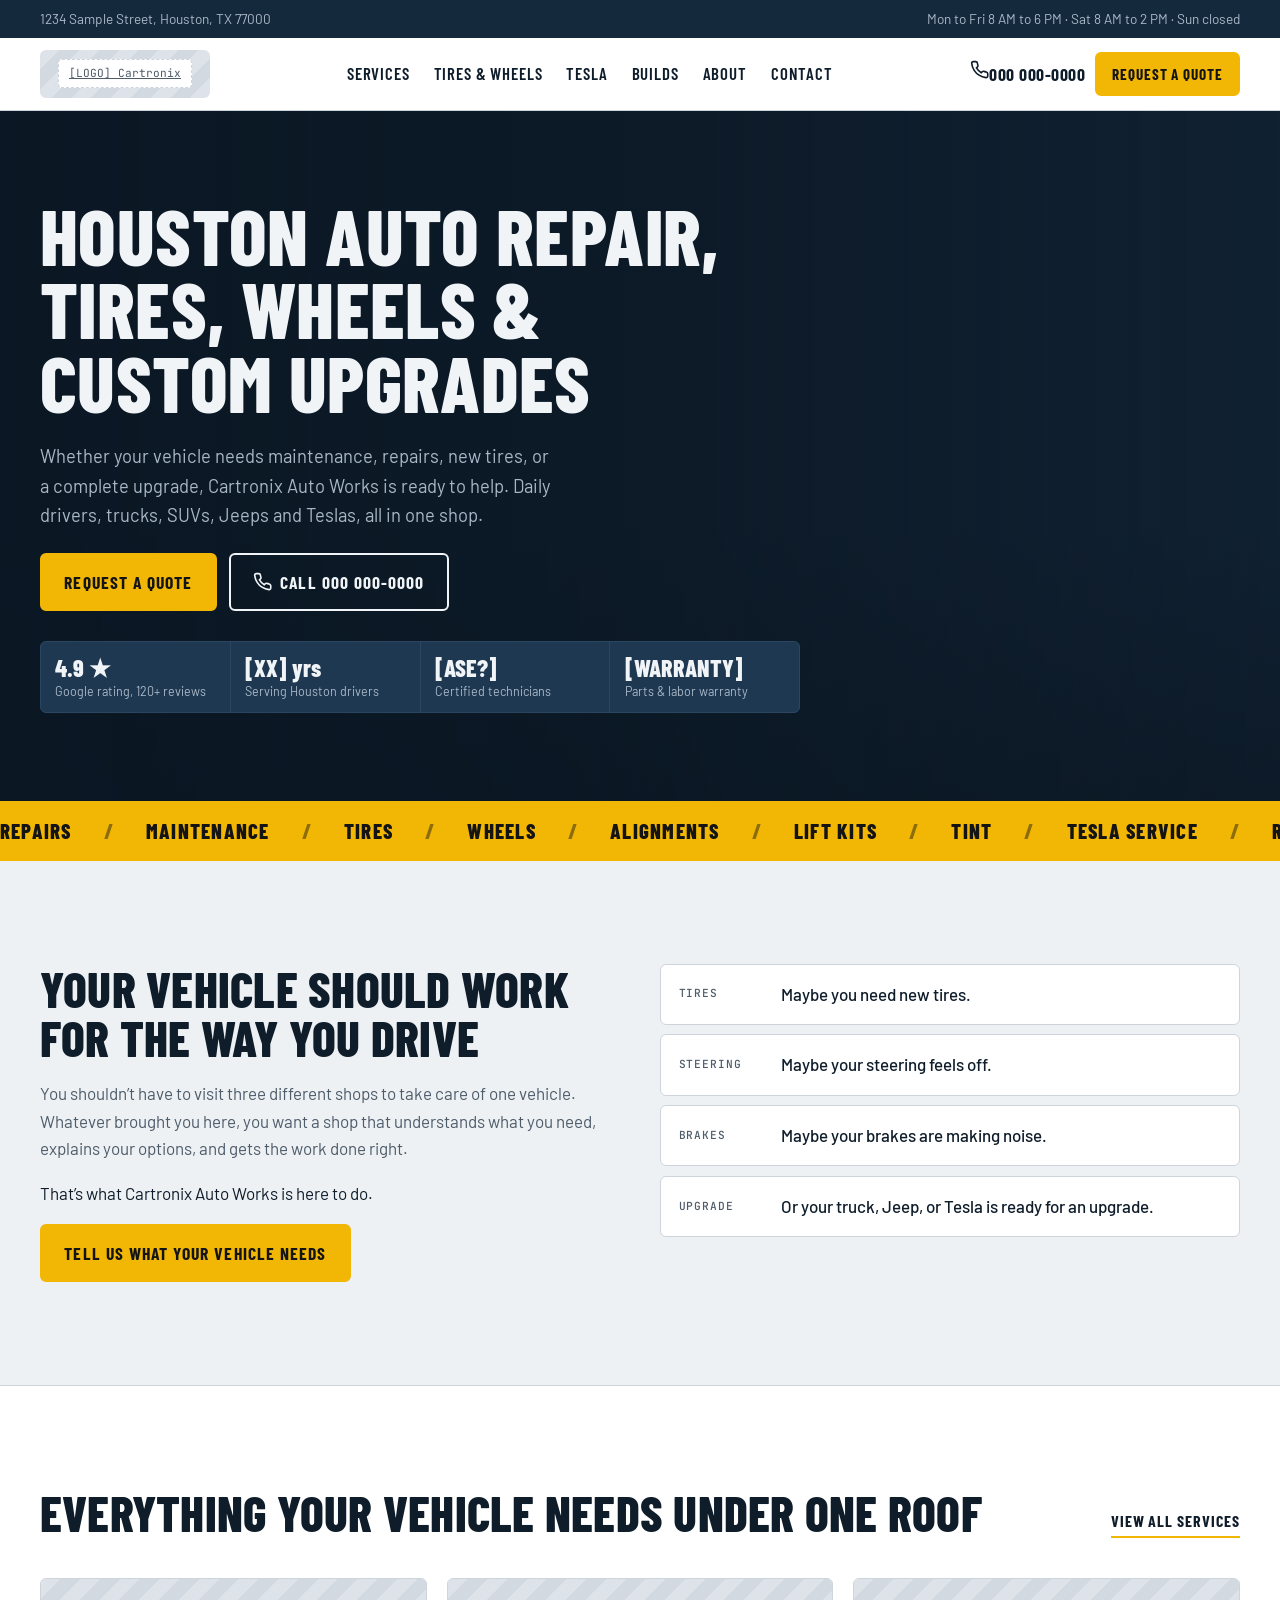
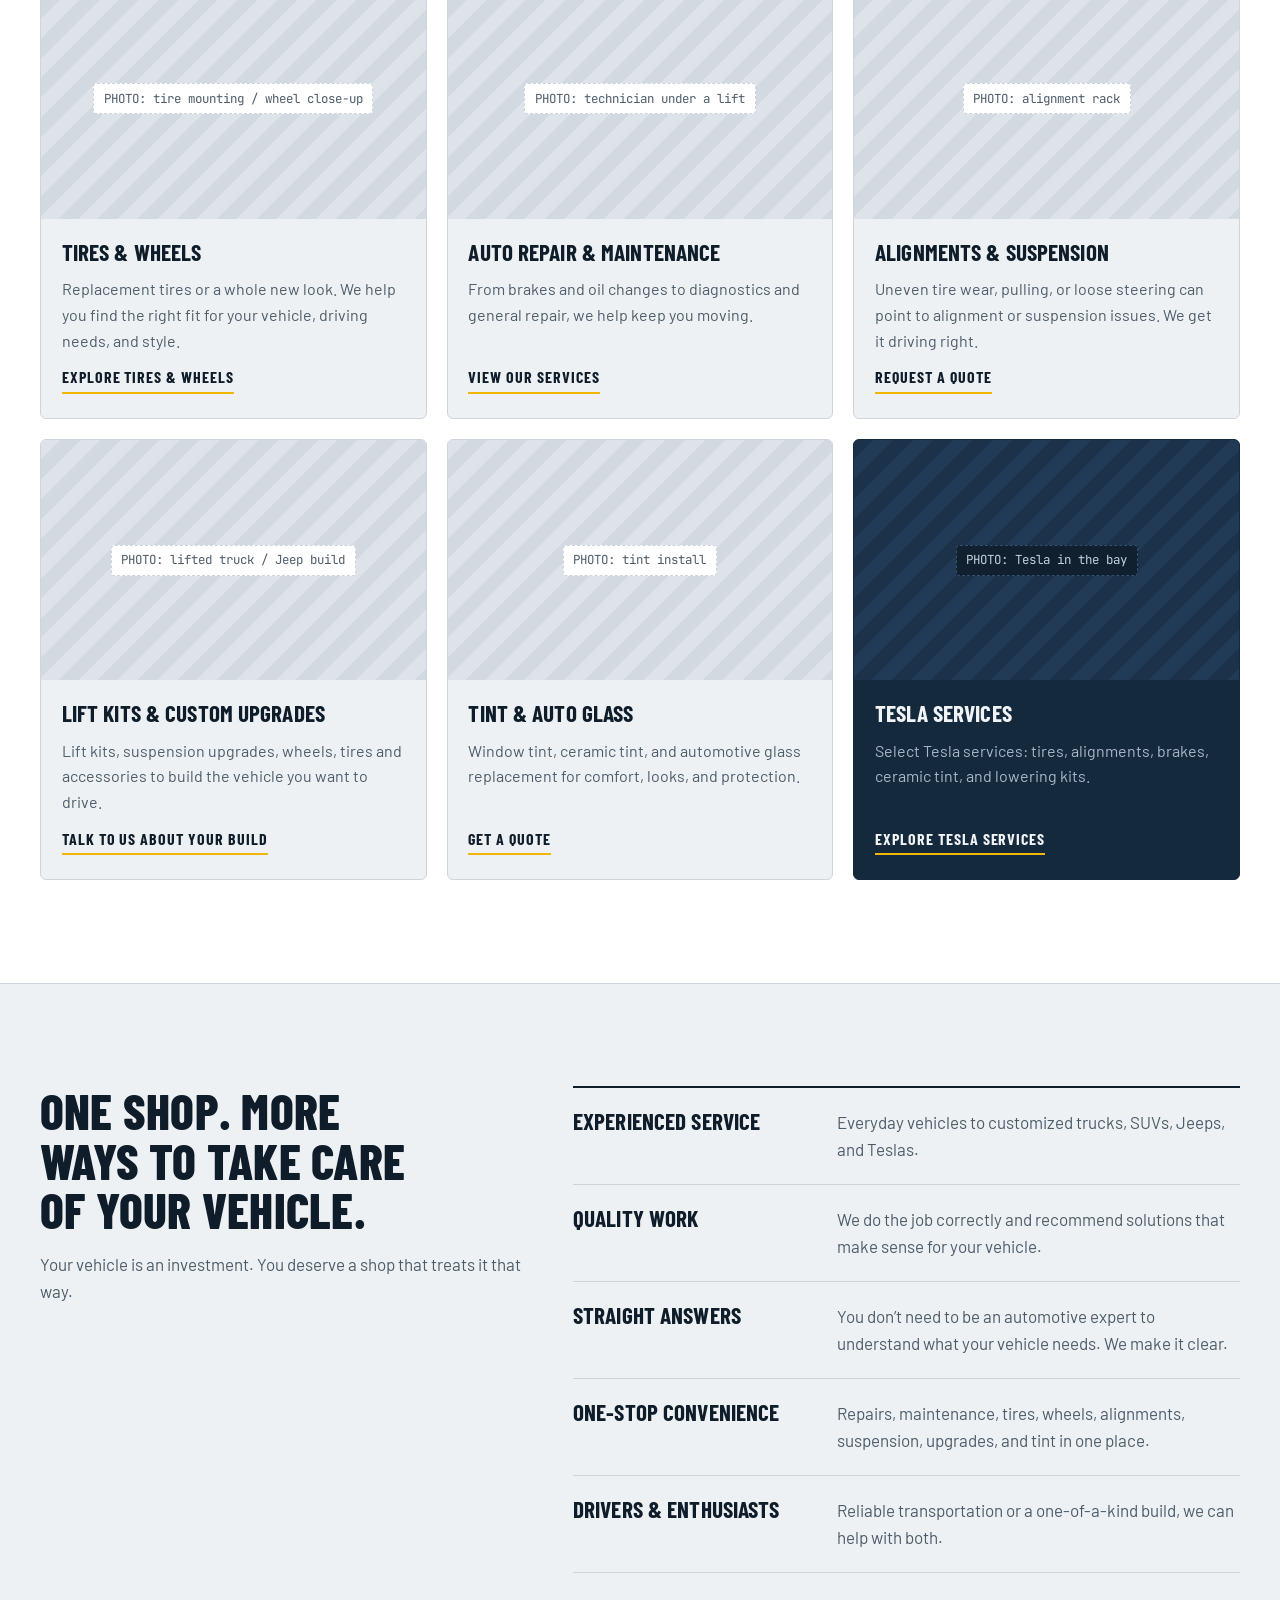
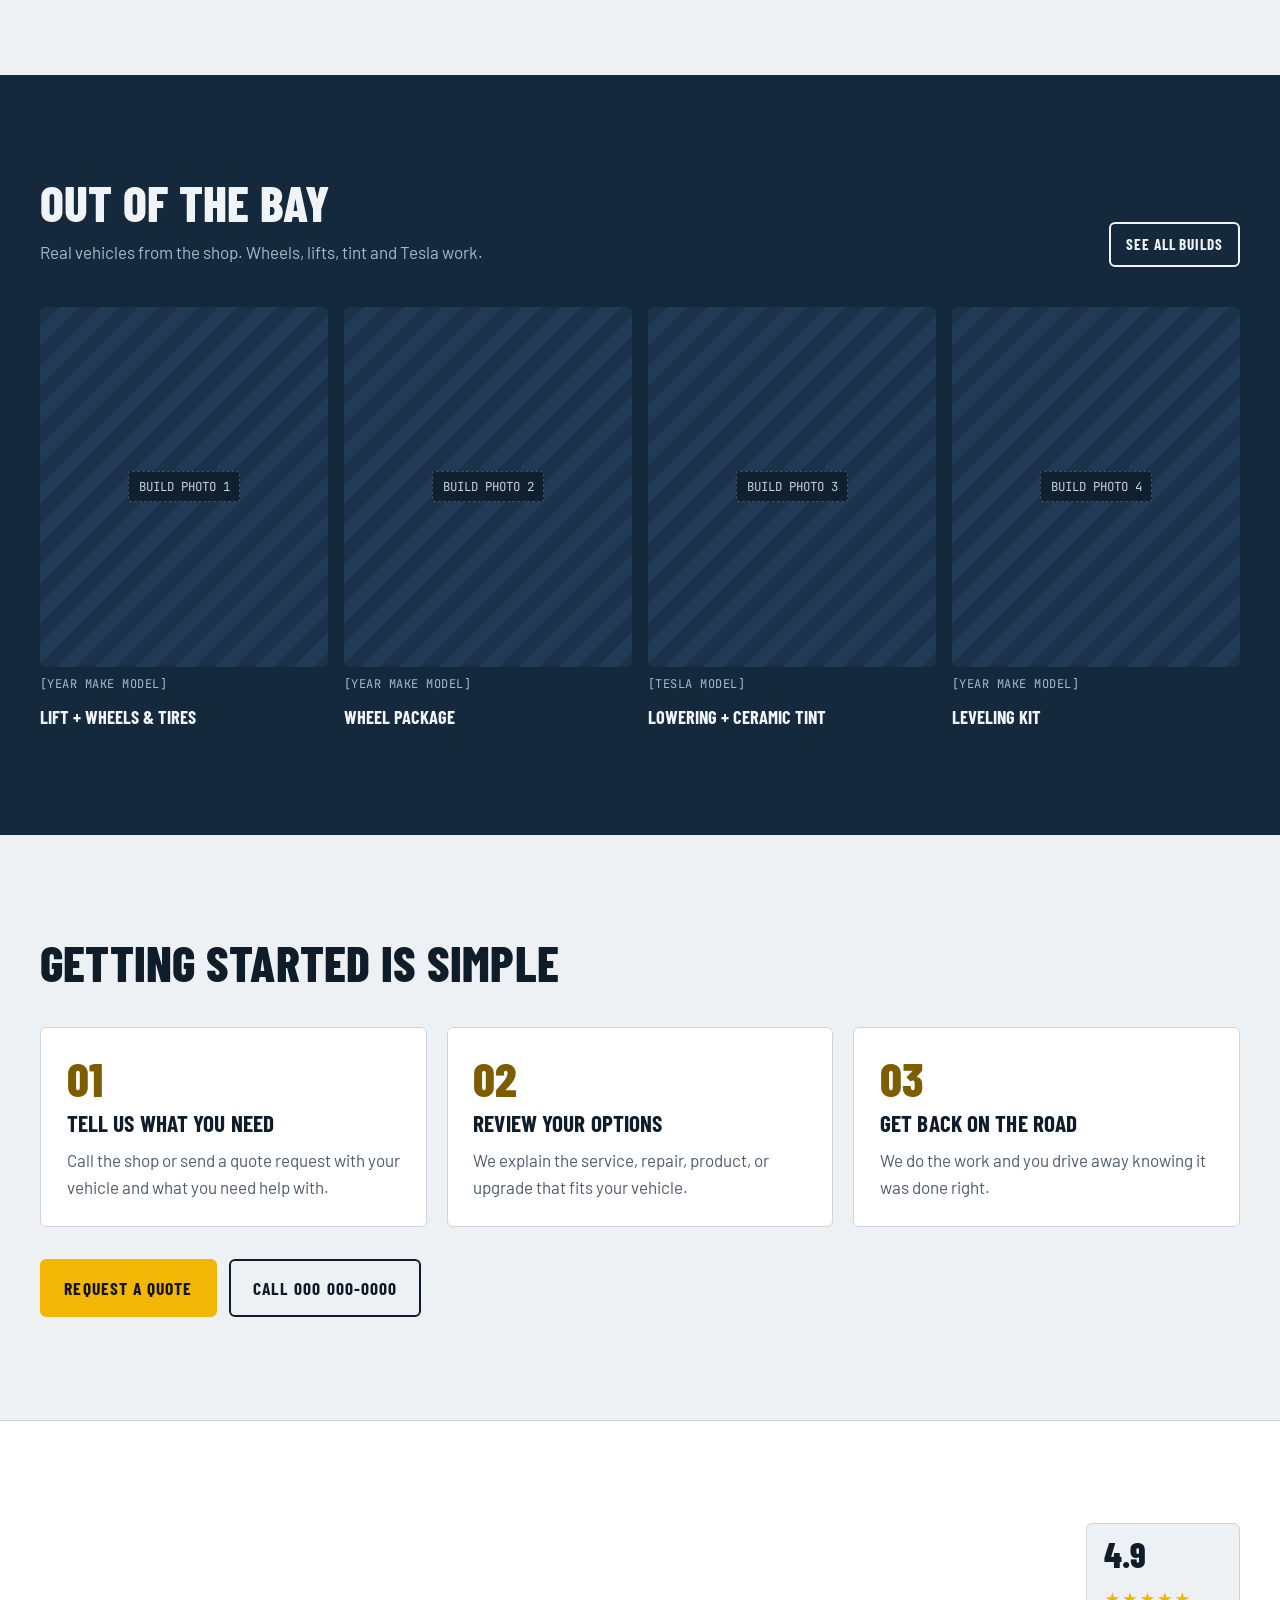
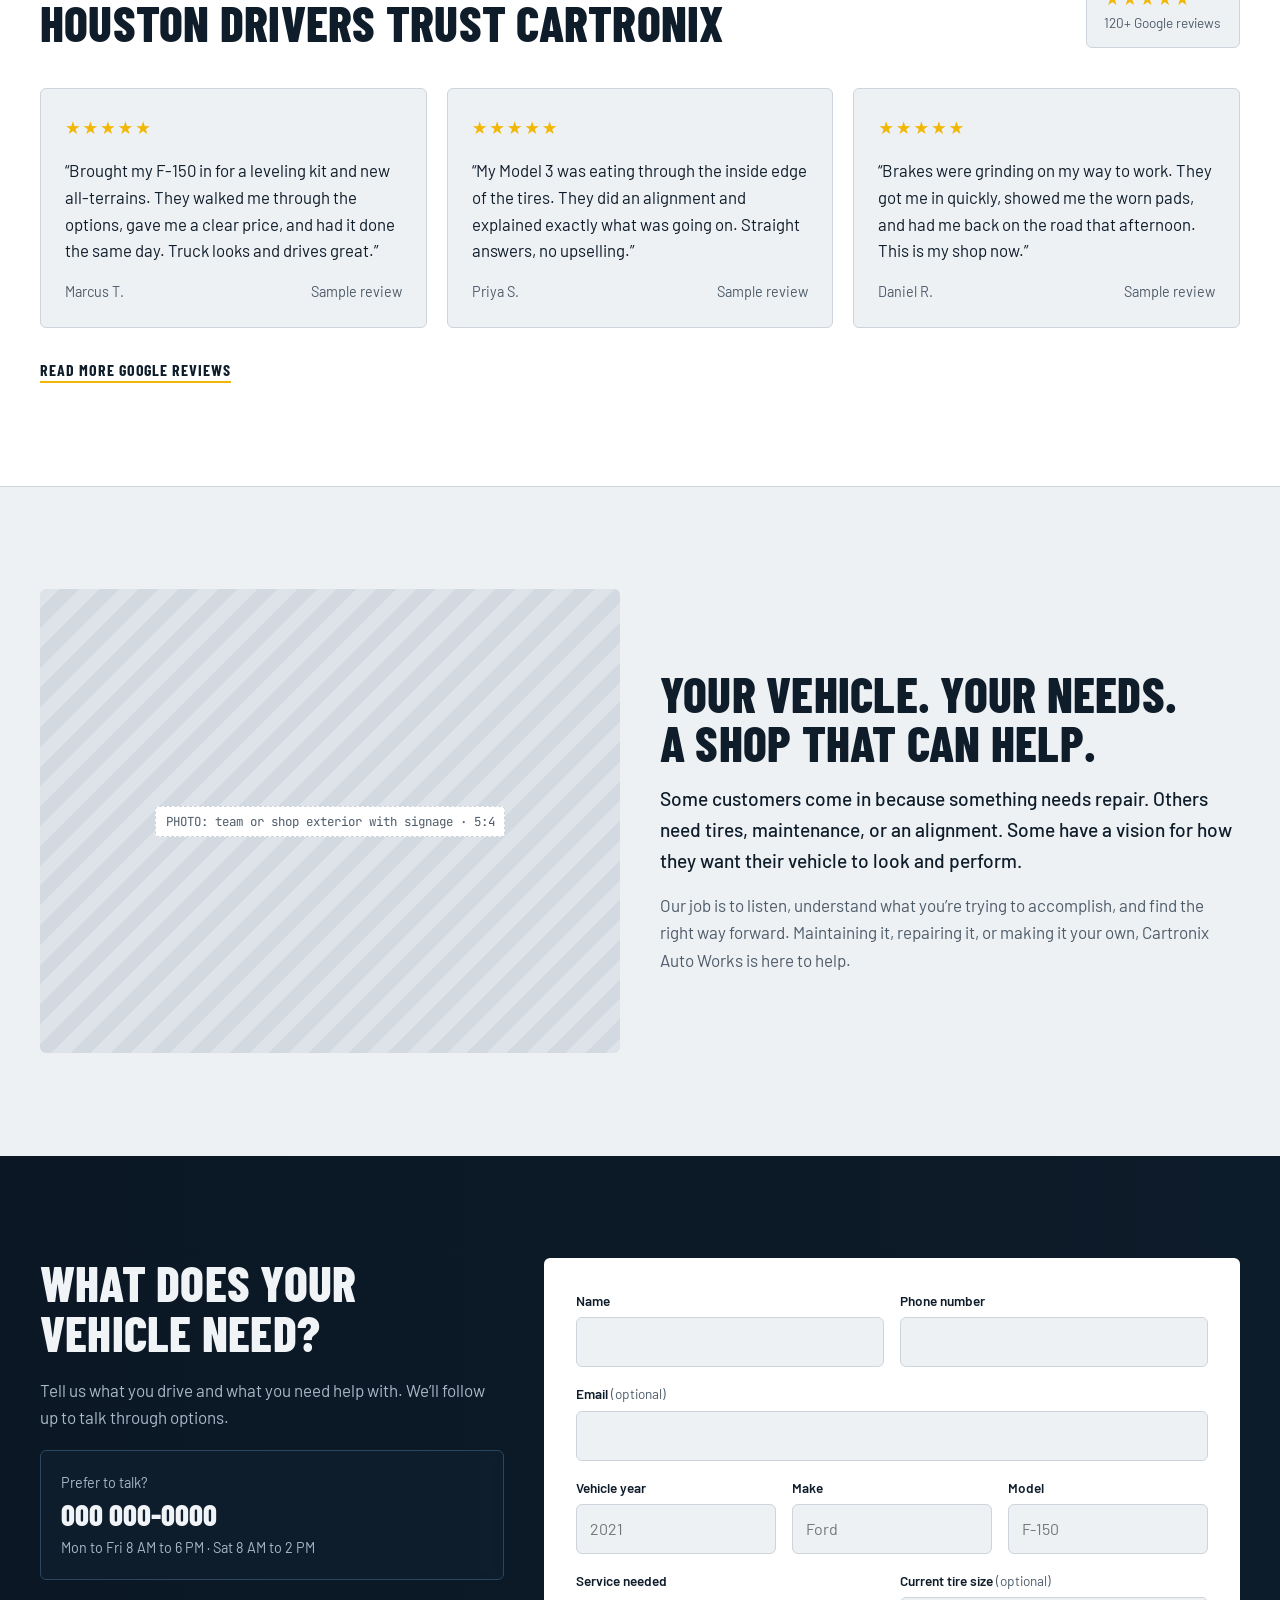
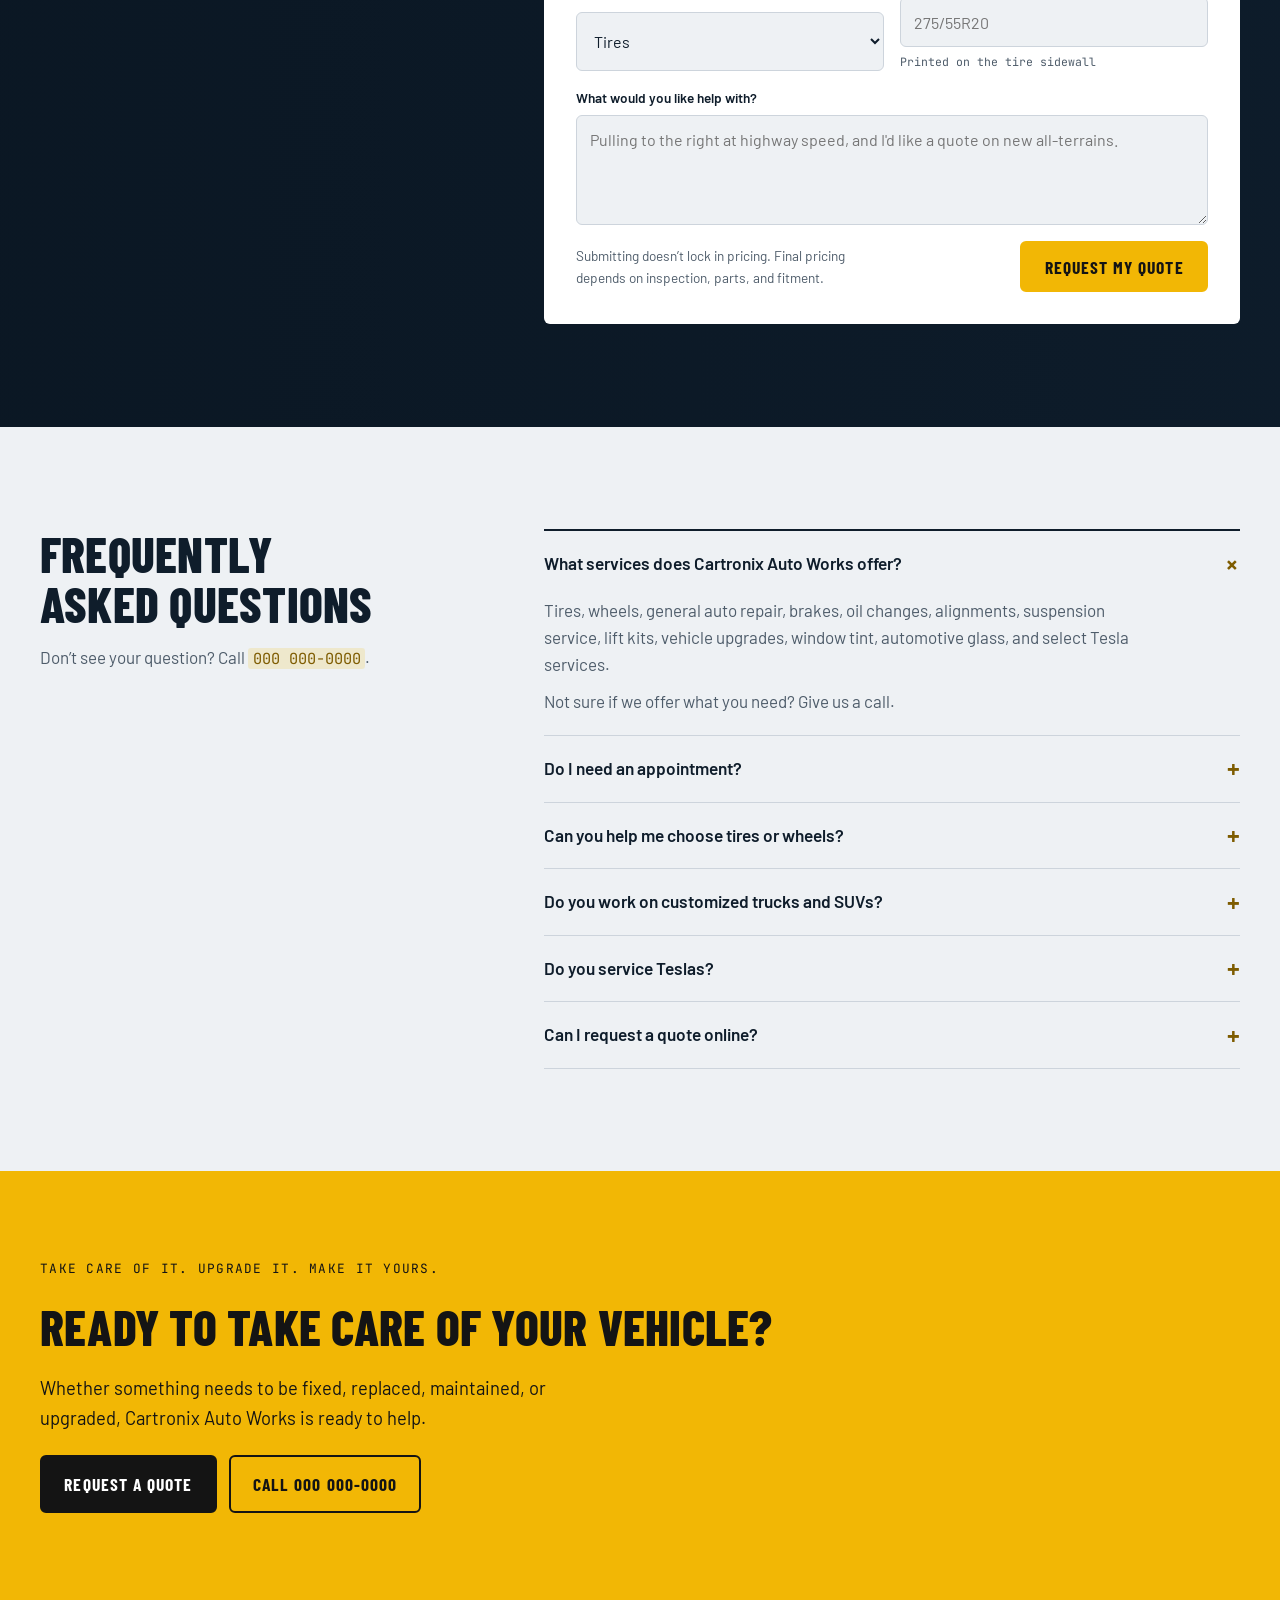
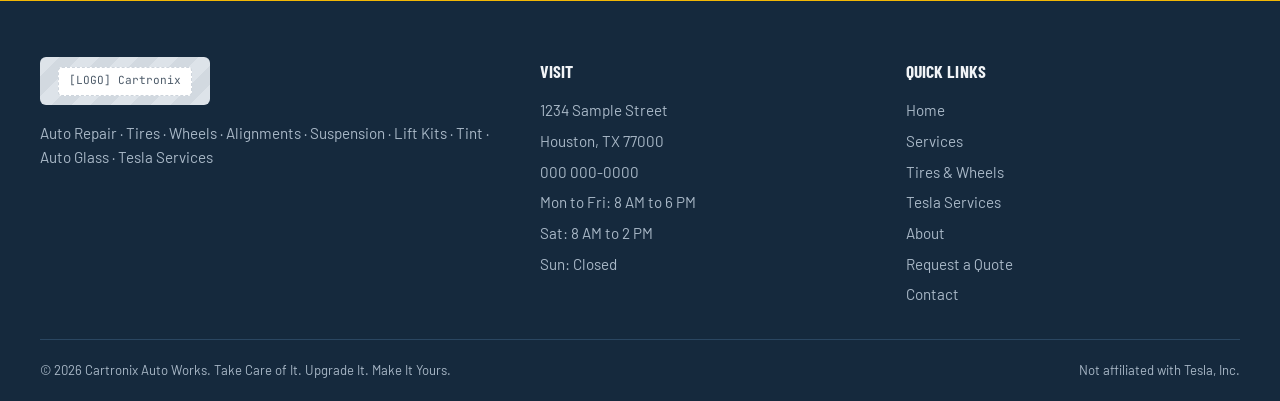
==== commit 633b9f24: "Add files via upload" ====
--- a/index.html
+++ b/index.html
@@ -603,15 +603,9 @@
   <a href="#quote" class="button">Get a Quote</a>
 </nav>
 
-<button class="notes-toggle" type="button" id="notes-toggle" aria-pressed="false">Show Webflow notes</button>
 
 <script>
 (function(){
-  var btn=document.getElementById('notes-toggle');
-  function set(on){document.body.classList.toggle('show-notes',on);btn.setAttribute('aria-pressed',on);btn.textContent=on?'Hide Webflow notes':'Show Webflow notes';try{localStorage.setItem('cx-notes',on?'1':'0')}catch(e){}}
-  var saved=false;try{saved=localStorage.getItem('cx-notes')==='1'}catch(e){}
-  set(saved);
-  btn.addEventListener('click',function(){set(!document.body.classList.contains('show-notes'))});
   var form=document.getElementById('quote-form');
   form.addEventListener('submit',function(e){e.preventDefault();document.getElementById('form-success').hidden=false});
 })();
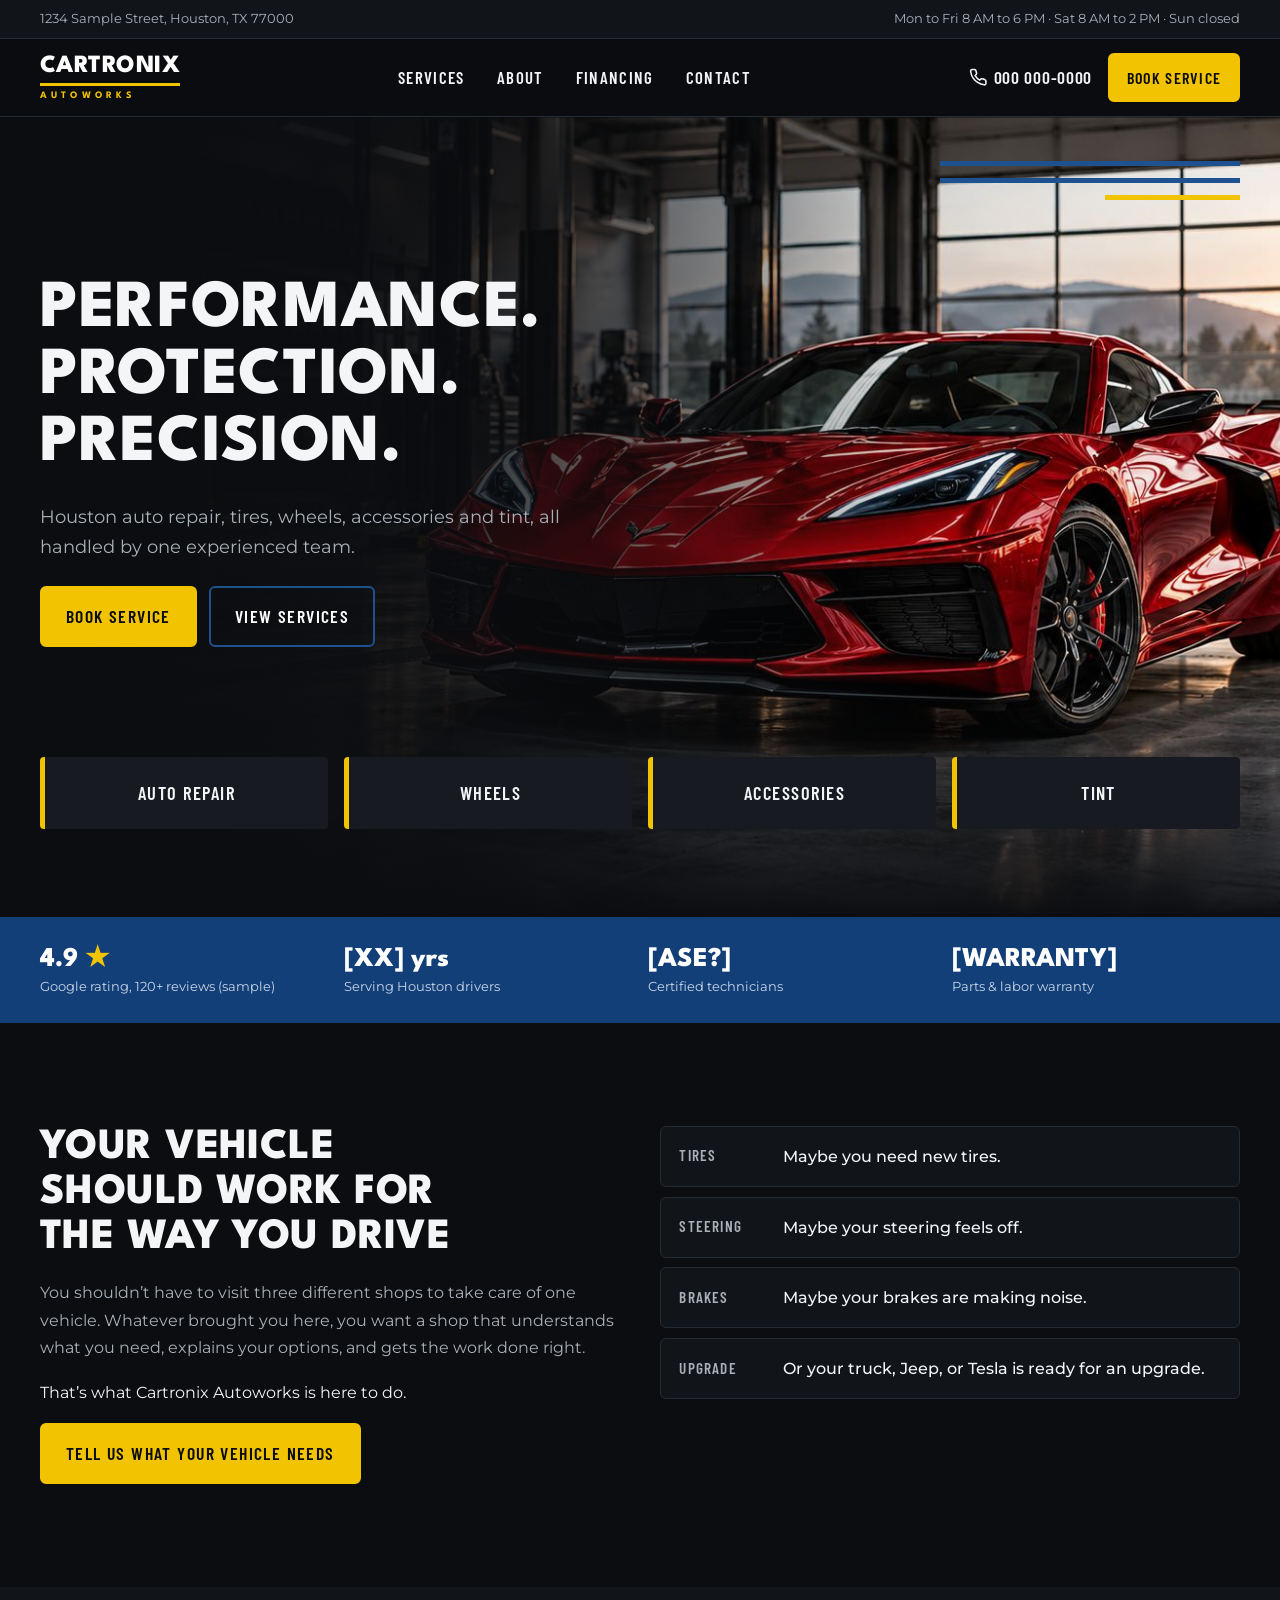
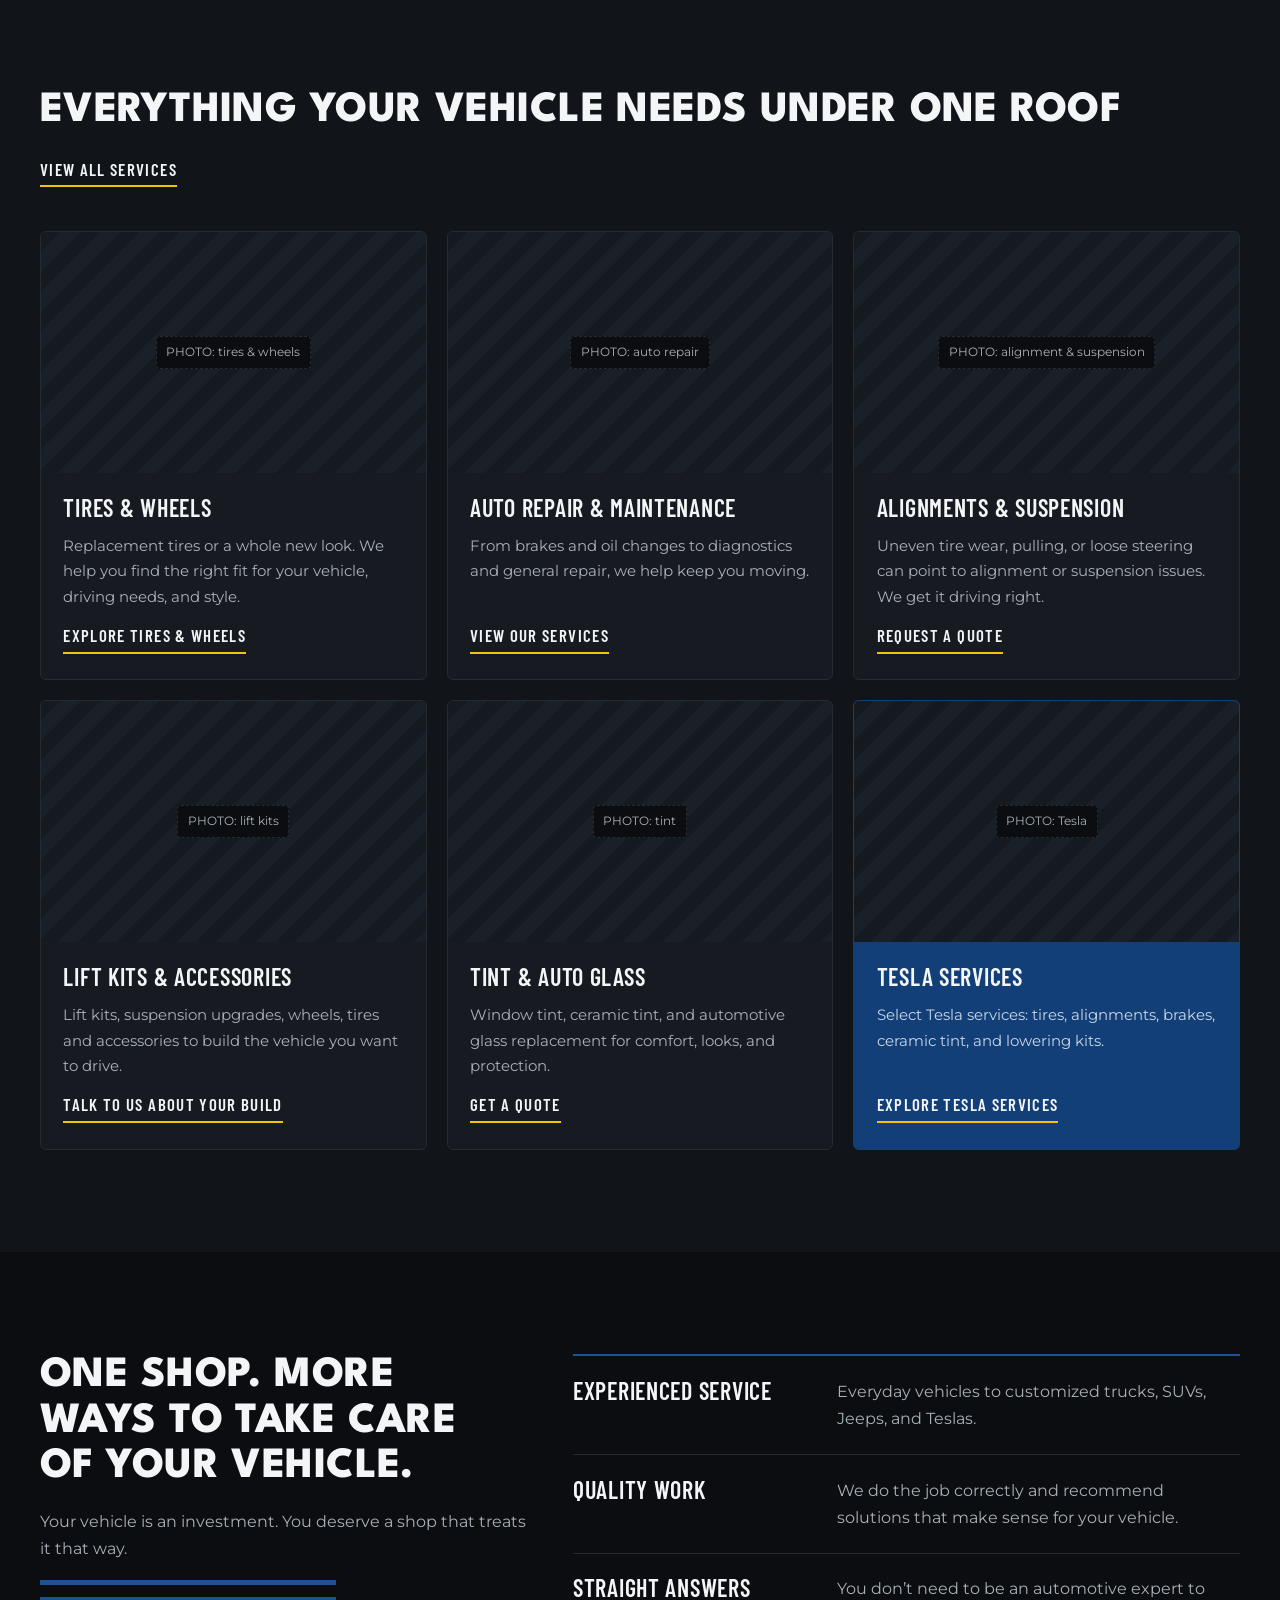
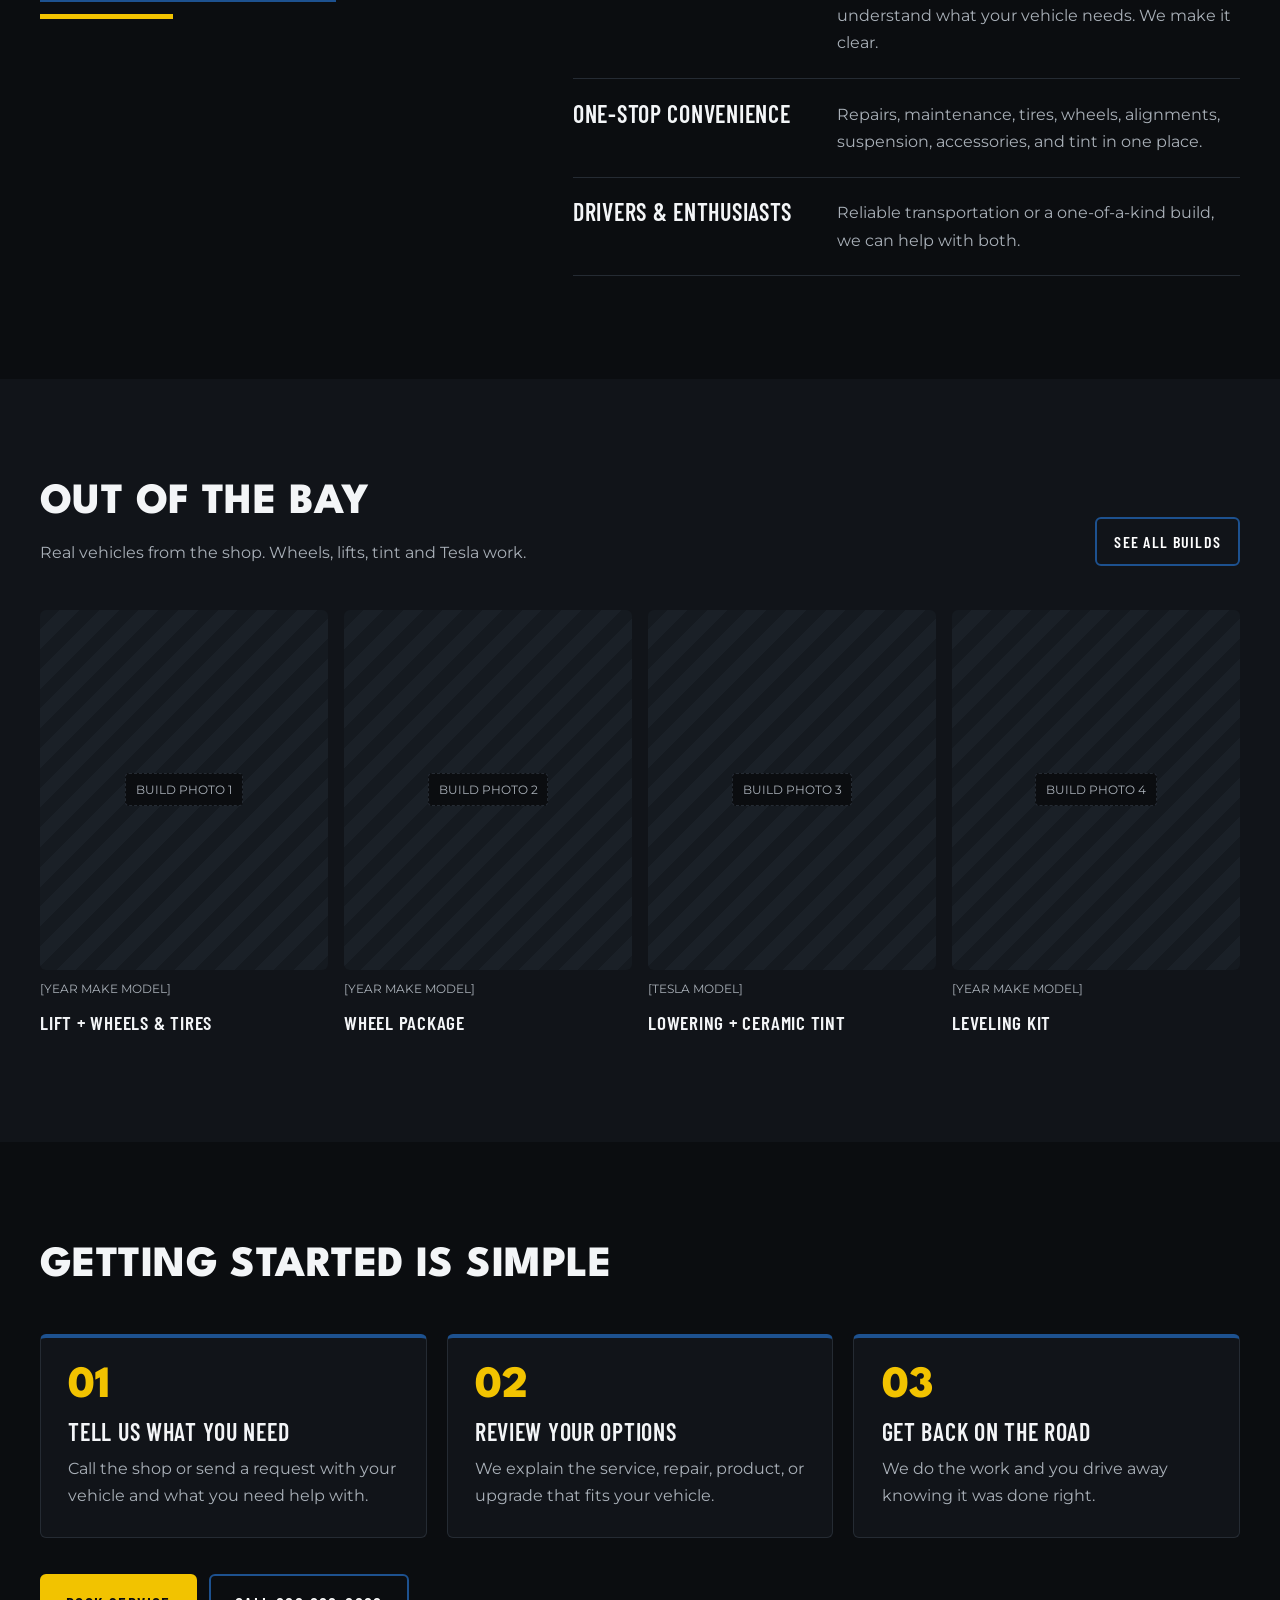
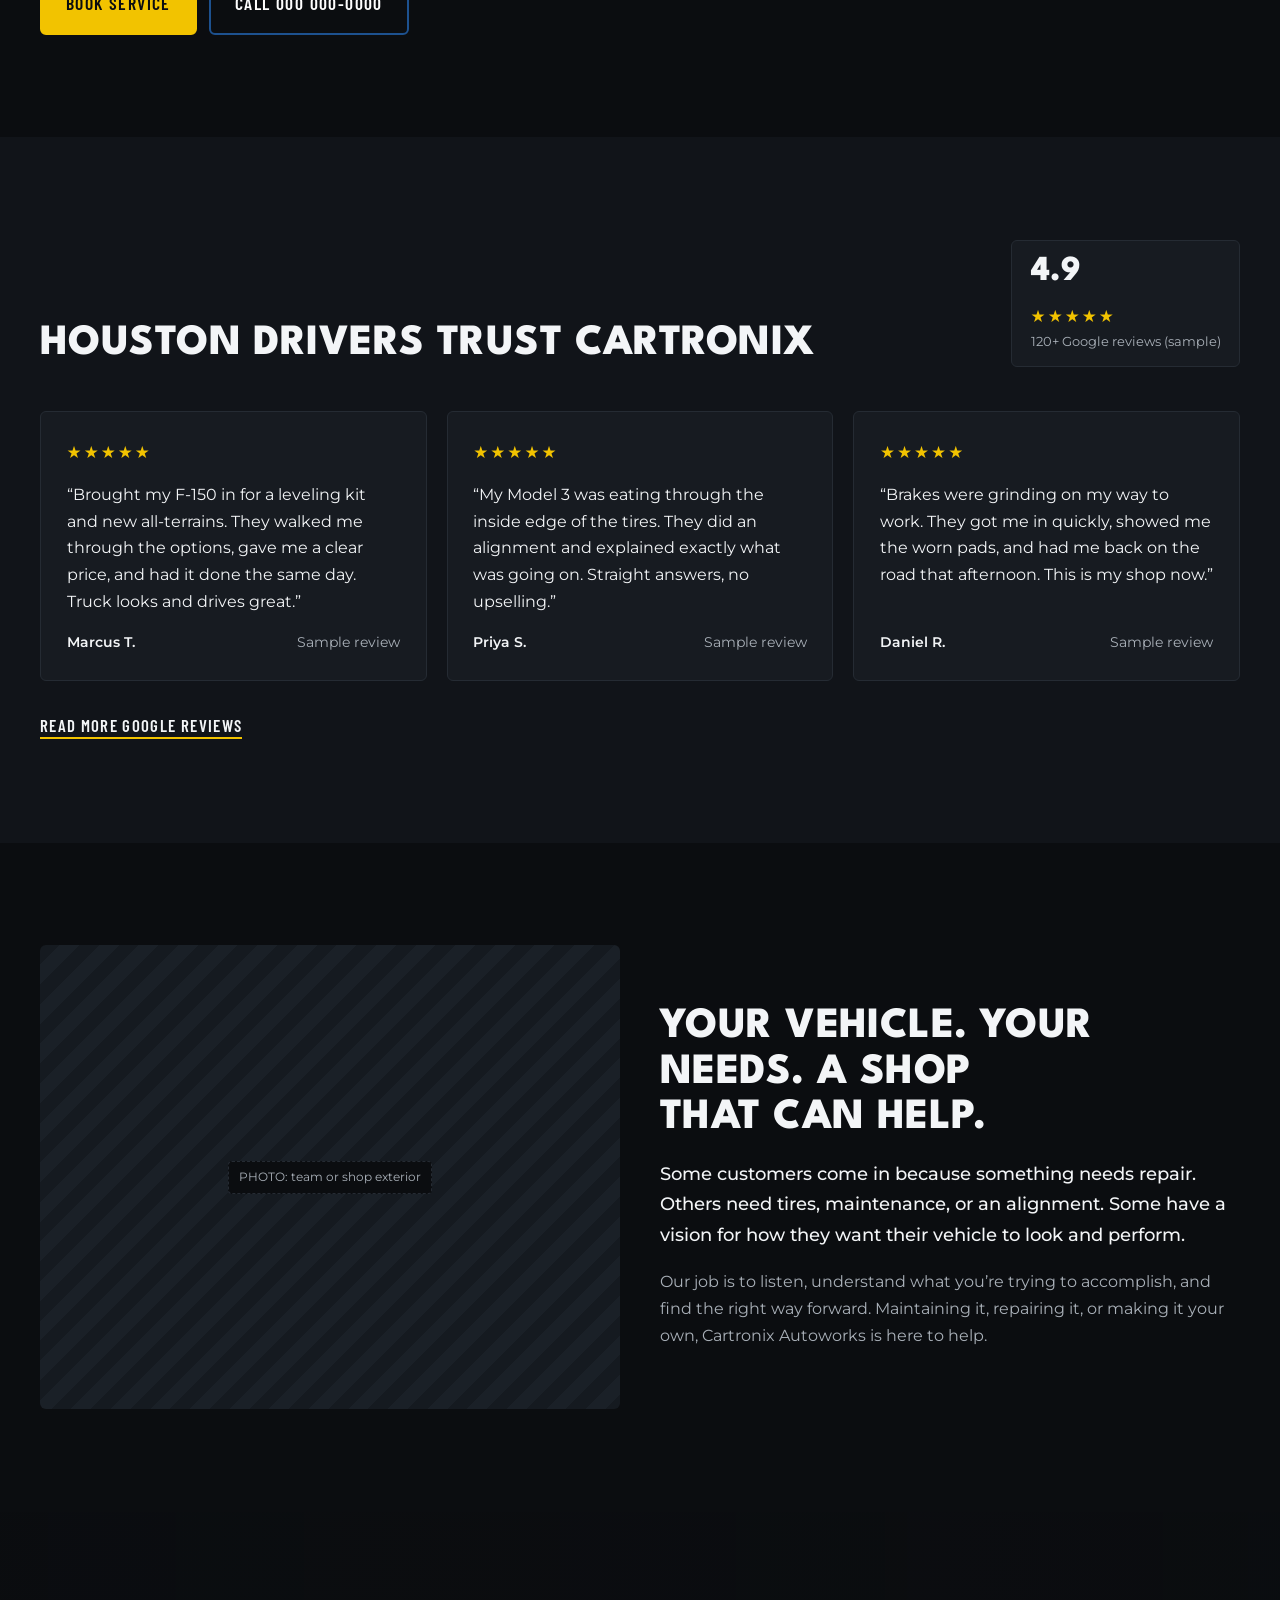
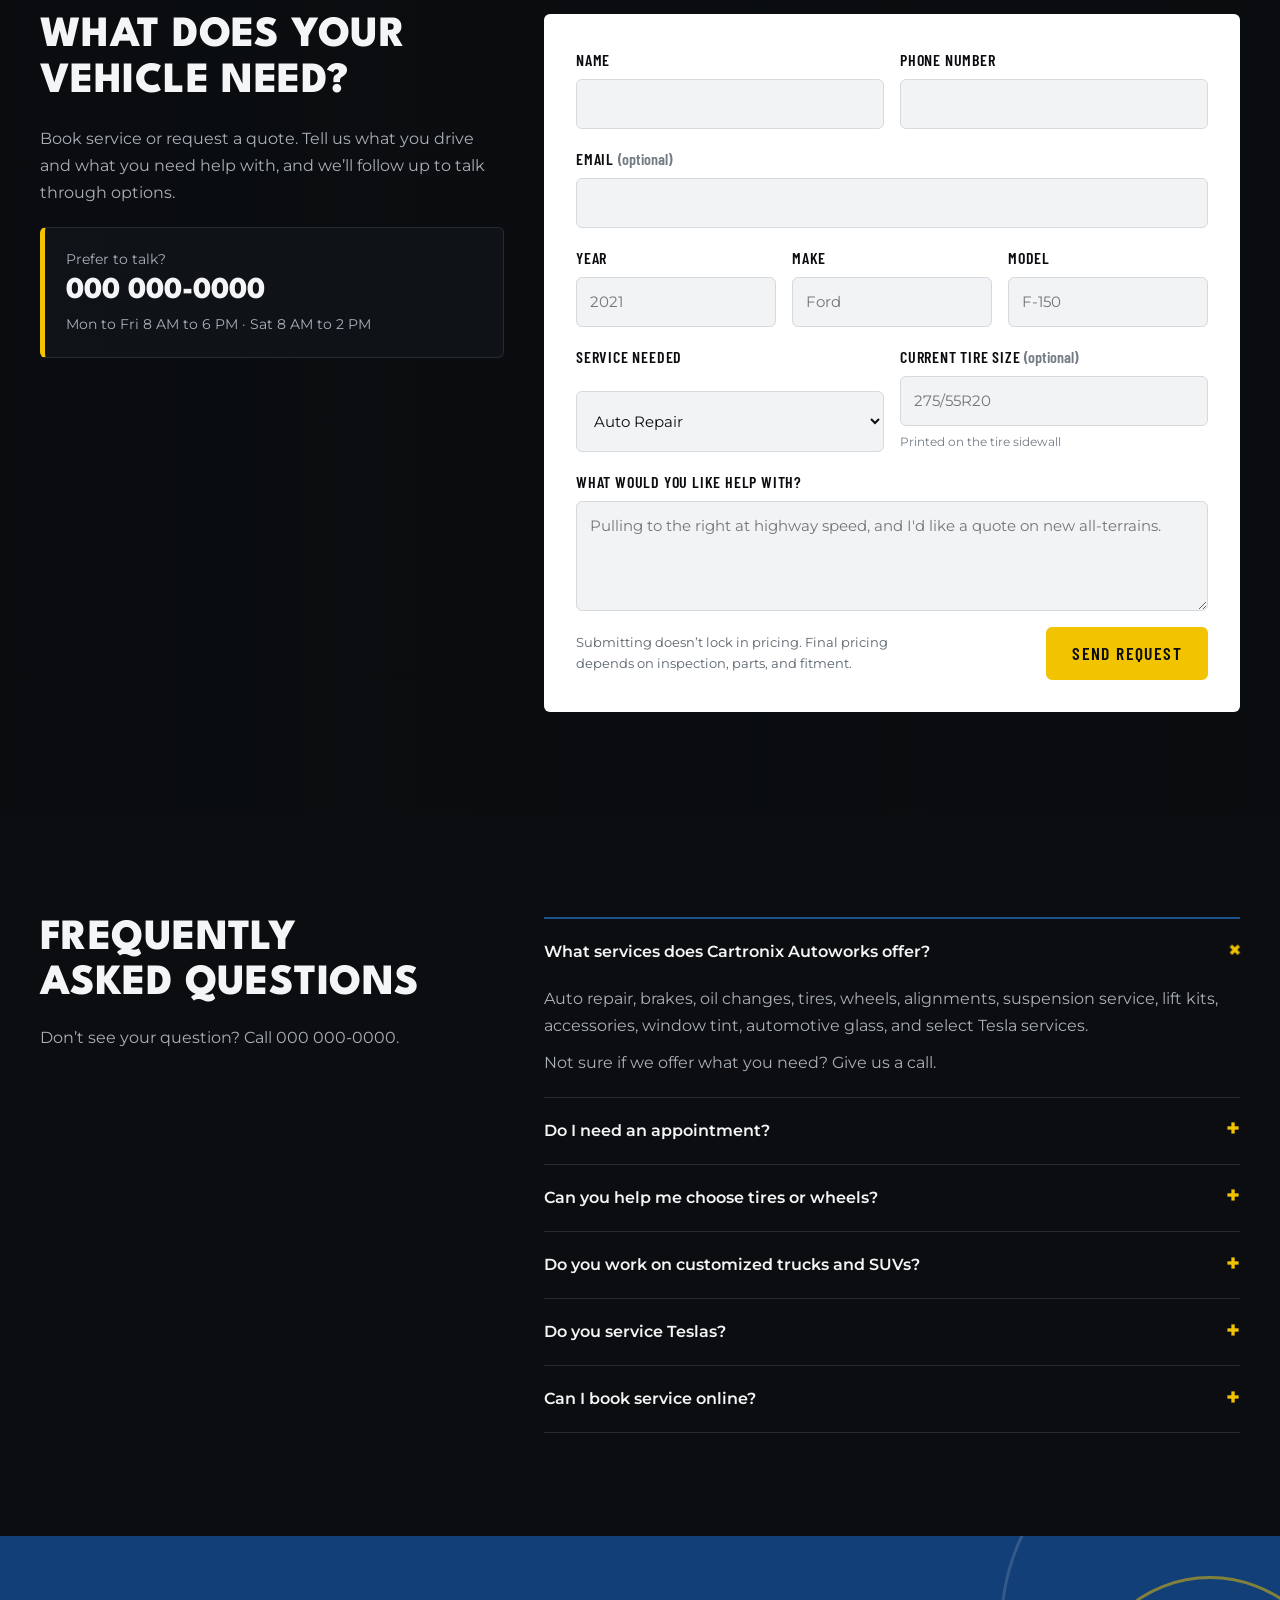
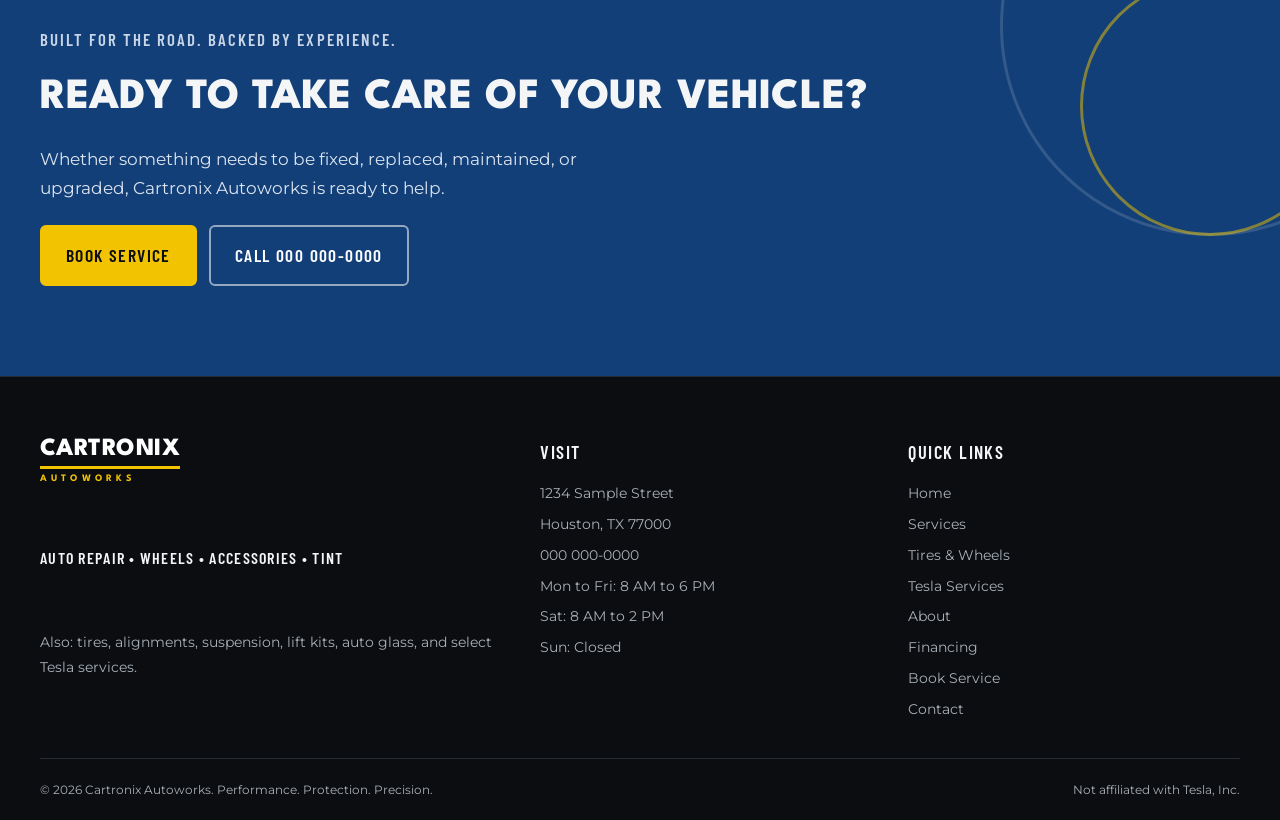
==== commit 43ddb2e3: "Add files via upload" ====
--- a/index.html
+++ b/index.html
@@ -3,268 +3,248 @@
 <head>
 <meta charset="utf-8">
 <meta name="viewport" content="width=device-width, initial-scale=1">
-<title>Cartronix Auto Works Home</title>
+<title>Cartronix Autoworks Home</title>
 <link rel="preconnect" href="https://fonts.googleapis.com">
 <link rel="preconnect" href="https://fonts.gstatic.com" crossorigin>
-<link rel="stylesheet" href="https://fonts.googleapis.com/css2?family=Barlow+Condensed:wght@600;700;800&family=Barlow:wght@400;500;600&family=JetBrains+Mono:wght@400;500&display=swap">
+<link rel="stylesheet" href="https://fonts.googleapis.com/css2?family=League+Spartan:wght@700;800&family=Barlow+Condensed:wght@600&family=Montserrat:wght@400;500;600&display=swap">
 <style>
-/* Layout: Client-First style sections (padding-global > container-large), dark steel hero, light concrete body, safety-yellow reserved for primary actions */
+/* Brand Guide Draft 01: dark storefront. Black 60% anchors, Cartronix Blue 15% carries recognition, Heritage Yellow 5% for buttons/highlights only, Steel Gray 10%, White 10%. Single dark theme by design. */
 :root{
-  --bg:#EEF1F4; --surface:#FFFFFF; --ink:#0F1D2B; --muted:#4E5C6A; --line:#CDD4DC;
-  --steel:#15293D; --steel-2:#1E3852; --on-steel:#F1F4F7; --on-steel-muted:#A9B8C7;
-  --accent:#F2B705; --accent-ink:#141414; --accent-text:#7E5C00;
-  --ph-a:#DDE3E9; --ph-b:#D2D9E0; --ph-ink:#4E5C6A;
-  --note:#2F6FEB; --note-ink:#FFFFFF;
-  --f-display:"Barlow Condensed","Arial Narrow",Arial,sans-serif;
-  --f-body:"Barlow",system-ui,-apple-system,"Segoe UI",sans-serif;
-  --f-mono:"JetBrains Mono",ui-monospace,Menlo,Consolas,monospace;
+  --black:#0B0D10; --surface:#111419; --surface-2:#171B21; --line:#252B33;
+  --blue:#123F78; --blue-line:#1D518F; --yellow:#F2C300; --steel:#737B84; --white:#FFFFFF;
+  --text:#F3F5F7; --text-muted:#A9B0B8;
+  --f-head:"League Spartan","Arial Black",Arial,sans-serif;
+  --f-label:"Barlow Condensed","Arial Narrow",Arial,sans-serif;
+  --f-body:"Montserrat",system-ui,-apple-system,"Segoe UI",sans-serif;
   --radius:6px;
+  color-scheme:dark;
 }
-@media (prefers-color-scheme:dark){:root:not([data-theme="light"]){
-  --bg:#0C151E; --surface:#132230; --ink:#E7ECF1; --muted:#9AA9B8; --line:#26394B;
-  --steel:#070F17; --steel-2:#10202F; --on-steel:#E7ECF1; --on-steel-muted:#94A5B6;
-  --accent:#F5C02A; --accent-ink:#141414; --accent-text:#F5C02A;
-  --ph-a:#182A3A; --ph-b:#1D3244; --ph-ink:#9AA9B8;
-  --note:#5B8FF5; --note-ink:#0C151E; color-scheme:dark}}
-:root[data-theme="dark"]{
-  --bg:#0C151E; --surface:#132230; --ink:#E7ECF1; --muted:#9AA9B8; --line:#26394B;
-  --steel:#070F17; --steel-2:#10202F; --on-steel:#E7ECF1; --on-steel-muted:#94A5B6;
-  --accent:#F5C02A; --accent-ink:#141414; --accent-text:#F5C02A;
-  --ph-a:#182A3A; --ph-b:#1D3244; --ph-ink:#9AA9B8;
-  --note:#5B8FF5; --note-ink:#0C151E; color-scheme:dark}
-
 *{box-sizing:border-box}
-body{background:var(--bg);color:var(--ink);font-family:var(--f-body);font-size:1.0625rem;line-height:1.6;margin:0}
+body{background:var(--black);color:var(--text);font-family:var(--f-body);font-size:1rem;line-height:1.7;margin:0}
 a{color:inherit}
-h1,h2,h3{font-family:var(--f-display);text-transform:uppercase;margin:0;text-wrap:balance;letter-spacing:.005em}
+h1,h2,h3{margin:0;text-wrap:balance}
 p{margin:0}
 .padding-global{padding-inline:clamp(16px,4vw,40px)}
 .container-large{max-width:1200px;margin-inline:auto}
-.padding-section{padding-block:clamp(56px,8vw,104px)}
-.heading-style-h1{font-size:clamp(2.6rem,6.2vw,4.9rem);font-weight:800;line-height:.94}
-.heading-style-h2{font-size:clamp(2rem,4.2vw,3.1rem);font-weight:800;line-height:1}
-.heading-style-h3{font-size:1.45rem;font-weight:700;line-height:1.1}
-.eyebrow{font-family:var(--f-mono);font-size:.75rem;letter-spacing:.12em;text-transform:uppercase;color:var(--accent-text);font-weight:500}
-.text-muted{color:var(--muted)}
-.max-w{max-width:62ch}
-
-/* Buttons */
-.button{display:inline-flex;align-items:center;gap:.5rem;font-family:var(--f-display);font-weight:700;font-size:1.1rem;letter-spacing:.06em;text-transform:uppercase;text-decoration:none;padding:.8rem 1.4rem;border-radius:var(--radius);border:2px solid var(--accent);background:var(--accent);color:var(--accent-ink);cursor:pointer;transition:transform .15s ease,background .15s ease}
+.padding-section{padding-block:clamp(64px,8vw,112px)}
+.heading-style-h1{font-family:var(--f-head);font-weight:800;text-transform:uppercase;font-size:clamp(2.4rem,5.4vw,4.2rem);line-height:1;letter-spacing:.01em}
+.heading-style-h2{font-family:var(--f-head);font-weight:800;text-transform:uppercase;font-size:clamp(1.8rem,3.6vw,2.7rem);line-height:1.05;letter-spacing:.01em}
+.heading-style-h3{font-family:var(--f-label);font-weight:600;text-transform:uppercase;font-size:1.5rem;line-height:1.1;letter-spacing:.03em}
+.text-muted{color:var(--text-muted)}
+.max-w{max-width:60ch}
+
+/* Buttons: yellow is the action color */
+.button{display:inline-flex;align-items:center;justify-content:center;gap:.5rem;font-family:var(--f-label);font-weight:600;font-size:1.1rem;letter-spacing:.08em;text-transform:uppercase;text-decoration:none;padding:.85rem 1.5rem;border-radius:var(--radius);border:2px solid var(--yellow);background:var(--yellow);color:var(--black);cursor:pointer;transition:transform .15s ease,background .15s ease,border-color .15s ease}
 .button:hover{transform:translateY(-1px)}
-.button:focus-visible,a:focus-visible,summary:focus-visible,input:focus-visible,select:focus-visible,textarea:focus-visible,.notes-toggle:focus-visible{outline:3px solid var(--note);outline-offset:2px}
-.button.is-secondary{background:transparent;color:inherit;border-color:currentColor}
-.button.is-small{font-size:.95rem;padding:.5rem .95rem}
+.button.is-secondary{background:transparent;color:var(--white);border-color:var(--blue-line)}
+.button.is-secondary:hover{border-color:var(--white)}
+.button.is-small{font-size:1rem;padding:.55rem 1.05rem}
 .button-group{display:flex;flex-wrap:wrap;gap:.75rem}
-.text-link{font-family:var(--f-display);font-weight:700;letter-spacing:.06em;text-transform:uppercase;text-decoration:none;border-bottom:2px solid var(--accent);padding-bottom:2px;font-size:1rem}
-.icon{width:1.1em;height:1.1em;flex:none}
-
-/* Placeholders */
-.ph{position:relative;border-radius:var(--radius);background:repeating-linear-gradient(135deg,var(--ph-a) 0 14px,var(--ph-b) 14px 28px);color:var(--ph-ink);display:flex;align-items:center;justify-content:center;text-align:center;padding:1rem;font-family:var(--f-mono);font-size:.78rem;line-height:1.4;max-width:100%}
-.ph span{background:var(--surface);padding:.35rem .6rem;border-radius:4px;border:1px dashed var(--line)}
-.on-steel .ph{--ph-a:#1B324A;--ph-b:#213B56;--ph-ink:#C3D0DC}
-.on-steel .ph span{background:#10202F;border-color:#34506C}
-.fill{color:var(--accent-text);font-family:var(--f-mono);font-size:.9em;background:color-mix(in srgb,var(--accent) 16%,transparent);padding:0 .3em;border-radius:3px}
-.on-steel .fill{color:var(--accent)}
-
-/* Build notes */
-.wf-note{display:none;position:absolute;top:8px;left:8px;z-index:5;font-family:var(--f-mono);font-size:.7rem;line-height:1.3;background:var(--note);color:var(--note-ink);padding:.3rem .5rem;border-radius:4px;max-width:calc(100% - 16px)}
-body.show-notes .wf-note{display:block}
-body.show-notes [data-section]{outline:1px dashed var(--note);outline-offset:-1px}
-[data-section]{position:relative}
-.notes-toggle{position:fixed;right:16px;bottom:calc(84px + env(safe-area-inset-bottom,0px));z-index:60;font-family:var(--f-mono);font-size:.75rem;background:var(--surface);color:var(--ink);border:1px solid var(--line);border-radius:999px;padding:.5rem .85rem;cursor:pointer;box-shadow:0 4px 14px rgba(0,0,0,.15)}
-@media (min-width:768px){.notes-toggle{bottom:calc(20px + env(safe-area-inset-bottom,0px))}}
-
-
-/* Photos */
-.ph img{position:absolute;inset:0;width:100%;height:100%;object-fit:cover;border-radius:inherit}
-.section_hero{position:relative;isolation:isolate}
-.hero_bg{position:absolute;inset:0;width:100%;height:100%;object-fit:cover;z-index:-2}
-.hero_overlay{position:absolute;inset:0;z-index:-1;background:linear-gradient(90deg,rgba(10,22,34,.94) 0%,rgba(10,22,34,.82) 45%,rgba(10,22,34,.45) 100%),linear-gradient(0deg,rgba(10,22,34,.6),rgba(10,22,34,0) 40%)}
-@media (max-width:767px){.hero_overlay{background:rgba(10,22,34,.84)}}
-.hero_grid{grid-template-columns:minmax(0,760px)!important;padding-block:clamp(72px,11vw,150px)}
-.hero_trust{background:rgba(42,70,97,.7);border-color:rgba(42,70,97,.7)}
-.trust_item{background:rgba(16,32,47,.78);backdrop-filter:blur(4px)}
+.button:focus-visible,a:focus-visible,summary:focus-visible,input:focus-visible,select:focus-visible,textarea:focus-visible{outline:3px solid var(--yellow);outline-offset:2px}
+.text-link{font-family:var(--f-label);font-weight:600;letter-spacing:.08em;text-transform:uppercase;text-decoration:none;border-bottom:2px solid var(--yellow);padding-bottom:2px;font-size:1.05rem}
+.icon{width:1.05em;height:1.05em;flex:none}
+
+/* Logo (text build of the Draft 01 wordmark; swap for final SVG) */
+.logo{display:inline-flex;flex-direction:column;gap:.3rem;text-decoration:none;line-height:1}
+.logo_name{font-family:var(--f-head);font-weight:800;font-size:1.55rem;letter-spacing:.02em;color:var(--white);padding-bottom:.28rem;border-bottom:3px solid var(--yellow)}
+.logo_desc{font-family:var(--f-head);font-weight:700;font-size:.62rem;letter-spacing:.42em;color:var(--yellow)}
+
+/* Graphic motifs: straight speed lines, cropped circles */
+.speedlines{display:grid;gap:12px;justify-items:end;width:min(300px,60%)}
+.speedlines i{display:block;height:5px;width:100%;background:var(--blue-line)}
+.speedlines i:last-child{width:45%;background:var(--yellow)}
+.circle-crop{position:absolute;border:3px solid var(--blue-line);border-radius:50%;pointer-events:none}
+
+/* Placeholders & photos */
+.ph{position:relative;overflow:hidden;border-radius:var(--radius);background:repeating-linear-gradient(135deg,#151A20 0 14px,#1A2027 14px 28px);color:var(--text-muted);display:flex;align-items:center;justify-content:center;text-align:center;padding:1rem;font-size:.75rem;max-width:100%}
+.ph span{background:var(--black);padding:.35rem .6rem;border-radius:4px;border:1px dashed var(--line)}
+.ph img{position:absolute;inset:0;width:100%;height:100%;object-fit:cover}
 
 /* Top bar + nav */
-.section_topbar{background:var(--steel);color:var(--on-steel-muted);font-size:.85rem}
-.topbar_inner{display:flex;flex-wrap:wrap;gap:.35rem 1.5rem;justify-content:space-between;padding-block:.5rem}
-.topbar_inner b{color:var(--on-steel);font-weight:500}
-.navbar{position:sticky;top:env(safe-area-inset-top,0px);z-index:50;background:var(--surface);border-bottom:1px solid var(--line)}
-.navbar_inner{display:flex;align-items:center;justify-content:space-between;gap:1rem;padding-block:.75rem}
-.navbar_logo{width:170px;height:48px;font-size:.7rem;flex:none}
-.navbar_menu{display:none;gap:1.5rem;list-style:none;margin:0;padding:0;font-family:var(--f-display);font-weight:600;font-size:1.05rem;letter-spacing:.05em;text-transform:uppercase}
-.navbar_menu a{text-decoration:none}
-.navbar_menu a:hover{color:var(--accent-text)}
-.navbar_ctas{display:flex;gap:.6rem;align-items:center}
-.navbar_phone{display:none;font-family:var(--f-display);font-weight:700;font-size:1.1rem;text-decoration:none;letter-spacing:.03em}
+.section_topbar{background:var(--surface);color:var(--text-muted);font-size:.8rem;border-bottom:1px solid var(--line)}
+.topbar_inner{display:flex;flex-wrap:wrap;gap:.3rem 1.5rem;justify-content:space-between;padding-block:.5rem}
+.navbar{position:sticky;top:env(safe-area-inset-top,0px);z-index:50;background:rgba(11,13,16,.94);backdrop-filter:blur(8px);border-bottom:1px solid var(--line)}
+.navbar_inner{display:flex;align-items:center;justify-content:space-between;gap:1rem;padding-block:.9rem}
+.navbar_menu{display:none;gap:2rem;list-style:none;margin:0;padding:0;font-family:var(--f-label);font-weight:600;font-size:1.05rem;letter-spacing:.08em;text-transform:uppercase}
+.navbar_menu a{text-decoration:none;color:var(--text)}
+.navbar_menu a:hover{color:var(--yellow)}
+.navbar_ctas{display:flex;gap:1rem;align-items:center}
+.navbar_phone{display:none;align-items:center;gap:.4rem;font-family:var(--f-label);font-weight:600;font-size:1.1rem;letter-spacing:.04em;text-decoration:none}
 .navbar_burger{display:inline-flex;flex-direction:column;gap:5px;padding:10px;background:none;border:1px solid var(--line);border-radius:var(--radius);cursor:pointer}
-.navbar_burger i{display:block;width:20px;height:2px;background:var(--ink)}
+.navbar_burger i{display:block;width:20px;height:2px;background:var(--white)}
 @media (min-width:992px){.navbar_menu{display:flex}.navbar_burger{display:none}.navbar_phone{display:inline-flex}}
 @media (max-width:479px){.navbar_ctas .button{display:none}}
 
-/* Hero */
-.section_hero{background:var(--steel);color:var(--on-steel);overflow:hidden}
-.hero_grid{display:grid;gap:2.5rem;align-items:center;padding-block:clamp(48px,7vw,88px)}
-@media (min-width:992px){.hero_grid{grid-template-columns:1.1fr .9fr}}
-.hero_content{display:grid;gap:1.4rem;min-width:0}
-.hero_content .eyebrow{color:var(--accent)}
-.hero_lede{color:var(--on-steel-muted);font-size:1.15rem;max-width:52ch}
-.hero_media{aspect-ratio:4/3.4;width:100%}
-.hero_trust{display:grid;grid-template-columns:repeat(2,minmax(0,1fr));gap:1px;background:#2A4661;border:1px solid #2A4661;border-radius:var(--radius);overflow:hidden;margin-top:.5rem}
-@media (min-width:640px){.hero_trust{grid-template-columns:repeat(4,minmax(0,1fr))}}
-.trust_item{background:var(--steel-2);padding:.8rem .9rem;display:grid;gap:.1rem}
-.trust_value{font-family:var(--f-display);font-weight:800;font-size:1.5rem;line-height:1.1;color:var(--on-steel)}
-.trust_label{font-size:.78rem;color:var(--on-steel-muted);line-height:1.3}
-
-/* Service strip */
-.section_strip{background:var(--accent);color:var(--accent-ink);overflow:hidden}
-.strip_track{display:flex;gap:2rem;white-space:nowrap;padding-block:.85rem;font-family:var(--f-display);font-weight:800;font-size:1.3rem;letter-spacing:.06em;text-transform:uppercase;animation:strip 40s linear infinite;width:max-content}
-.strip_track span::after{content:"/";margin-left:2rem;opacity:.45}
-@keyframes strip{to{transform:translateX(-50%)}}
-@media (prefers-reduced-motion:reduce){.strip_track{animation:none}}
+/* Hero (Website Direction, page 06) */
+.section_hero{position:relative;overflow:hidden}
+.hero_grid{display:grid;gap:3rem;align-items:center;padding-block:clamp(56px,7vw,96px) 2.5rem}
+@media (min-width:992px){.hero_grid{grid-template-columns:1fr 1fr}}
+.hero_content{display:grid;gap:1.5rem;min-width:0}
+.hero_lede{color:var(--text-muted);font-size:1.1rem;max-width:46ch}
+.hero_media{position:relative;min-width:0}
+.hero_media .ph{aspect-ratio:4/3;width:100%;border-radius:var(--radius) var(--radius) 0 0}
+.hero_media::after{content:"";display:block;height:5px;background:var(--yellow)}
+.hero_media .speedlines{position:absolute;top:-34px;right:0}
+.hero_tiles{display:grid;gap:1rem;grid-template-columns:repeat(2,minmax(0,1fr));padding-bottom:clamp(56px,7vw,88px)}
+@media (min-width:768px){.hero_tiles{grid-template-columns:repeat(4,minmax(0,1fr))}}
+.hero_tile{display:flex;align-items:center;justify-content:center;min-height:72px;padding:1rem;background:var(--surface-2);border-left:5px solid var(--yellow);border-radius:4px;font-family:var(--f-label);font-weight:600;font-size:1.15rem;letter-spacing:.08em;text-transform:uppercase;text-decoration:none;text-align:center;transition:background .15s ease}
+.hero_tile:hover{background:#1E242C}
+
+.section_hero{position:relative;overflow:hidden;isolation:isolate}
+.hero_bg{position:absolute;inset:0;width:100%;height:100%;object-fit:cover;object-position:72% 50%;z-index:-2}
+.hero_overlay{position:absolute;inset:0;z-index:-1;background:linear-gradient(90deg,#0B0D10 0%,rgba(11,13,16,.96) 28%,rgba(11,13,16,.6) 50%,rgba(11,13,16,.08) 72%,rgba(11,13,16,0) 100%),linear-gradient(0deg,#0B0D10 0%,rgba(11,13,16,0) 30%)}
+@media (max-width:991px){.hero_bg{object-position:70% 50%}.hero_overlay{background:linear-gradient(0deg,#0B0D10 0%,rgba(11,13,16,.85) 45%,rgba(11,13,16,.55) 100%)}}
+.hero_lines{position:absolute;top:44px;right:clamp(16px,4vw,40px);z-index:0}
+.hero_grid{grid-template-columns:minmax(0,620px)!important;min-height:min(72vh,640px);align-content:center}
+
+/* Trust band (blue = recognition) */
+.section_trust{background:var(--blue)}
+.trust_grid{display:grid;grid-template-columns:repeat(2,minmax(0,1fr));gap:1.5rem 1rem;padding-block:1.75rem}
+@media (min-width:768px){.trust_grid{grid-template-columns:repeat(4,minmax(0,1fr))}}
+.trust_item{display:grid;gap:.15rem}
+.trust_value{font-family:var(--f-head);font-weight:800;font-size:1.7rem;line-height:1.1;color:var(--white)}
+.trust_value .star{color:var(--yellow)}
+.trust_label{font-size:.82rem;color:#C9D6E8;line-height:1.35}
 
 /* Intro */
 .intro_grid{display:grid;gap:2.5rem}
 @media (min-width:992px){.intro_grid{grid-template-columns:1fr 1fr;align-items:start}}
 .intro_text{display:grid;gap:1.1rem;min-width:0}
 .symptoms{list-style:none;margin:0;padding:0;display:grid;gap:.6rem}
-.symptom{display:flex;gap:.9rem;align-items:center;background:var(--surface);border:1px solid var(--line);border-radius:var(--radius);padding:1rem 1.1rem;font-weight:500}
-.symptom_tag{font-family:var(--f-mono);font-size:.7rem;letter-spacing:.08em;text-transform:uppercase;color:var(--muted);min-width:5.5rem}
+.symptom{display:flex;gap:1rem;align-items:center;background:var(--surface);border:1px solid var(--line);border-radius:var(--radius);padding:1rem 1.15rem;font-weight:500}
+.symptom_tag{font-family:var(--f-label);font-weight:600;font-size:.95rem;letter-spacing:.08em;text-transform:uppercase;color:var(--text-muted);min-width:5.5rem}
 
 /* Services */
-.section_services{background:var(--surface);border-block:1px solid var(--line)}
-.section_head{display:flex;flex-wrap:wrap;justify-content:space-between;align-items:end;gap:1.25rem;margin-bottom:2.5rem}
+.section_services{background:var(--surface)}
+.section_head{display:flex;flex-wrap:wrap;justify-content:space-between;align-items:end;gap:1.25rem;margin-bottom:2.75rem}
 .section_head > div{display:grid;gap:.75rem;min-width:0}
 .services_grid{display:grid;gap:1.25rem}
 @media (min-width:640px){.services_grid{grid-template-columns:repeat(2,minmax(0,1fr))}}
 @media (min-width:992px){.services_grid{grid-template-columns:repeat(3,minmax(0,1fr))}}
-.service_card{display:flex;flex-direction:column;background:var(--bg);border:1px solid var(--line);border-radius:var(--radius);overflow:hidden;min-width:0}
+.service_card{display:flex;flex-direction:column;background:var(--surface-2);border:1px solid var(--line);border-radius:var(--radius);overflow:hidden;min-width:0}
 .service_card .ph{aspect-ratio:16/10;border-radius:0}
-.service_body{display:flex;flex-direction:column;gap:.7rem;padding:1.3rem 1.3rem 1.5rem;flex:1}
-.service_body p{color:var(--muted);font-size:1rem}
+.service_body{display:flex;flex-direction:column;gap:.7rem;padding:1.4rem 1.4rem 1.6rem;flex:1}
+.service_body p{color:var(--text-muted);font-size:.95rem}
 .service_body .text-link{margin-top:auto;align-self:flex-start}
-.service_card.is-tesla{background:var(--steel);color:var(--on-steel);border-color:var(--steel)}
-.service_card.is-tesla p{color:var(--on-steel-muted)}
+.service_card.is-feature{background:var(--blue);border-color:var(--blue)}
+.service_card.is-feature p{color:#C9D6E8}
 
 /* Why */
 .why_grid{display:grid;gap:2.5rem}
 @media (min-width:992px){.why_grid{grid-template-columns:.85fr 1.15fr}}
-.why_head{display:grid;gap:1rem;align-content:start;min-width:0}
+.why_head{display:grid;gap:1.1rem;align-content:start;min-width:0}
 @media (min-width:992px){.why_head{position:sticky;top:110px}}
-.why_list{list-style:none;margin:0;padding:0;border-top:2px solid var(--ink)}
-.why_item{display:grid;gap:.35rem;padding:1.3rem 0;border-bottom:1px solid var(--line)}
+.why_list{list-style:none;margin:0;padding:0;border-top:2px solid var(--blue-line)}
+.why_item{display:grid;gap:.35rem;padding:1.35rem 0;border-bottom:1px solid var(--line)}
 @media (min-width:640px){.why_item{grid-template-columns:15rem 1fr;gap:1.5rem}}
-.why_item p{color:var(--muted)}
+.why_item p{color:var(--text-muted)}
 
 /* Builds */
-.section_builds{background:var(--steel);color:var(--on-steel)}
-.section_builds .eyebrow{color:var(--accent)}
-.section_builds .text-muted{color:var(--on-steel-muted)}
+.section_builds{background:var(--surface)}
 .builds_grid{display:grid;gap:1rem;grid-template-columns:repeat(2,minmax(0,1fr))}
 @media (min-width:992px){.builds_grid{grid-template-columns:repeat(4,minmax(0,1fr))}}
-.build_tile{display:grid;gap:.55rem;min-width:0}
+.build_tile{display:grid;gap:.5rem;min-width:0}
 .build_tile .ph{aspect-ratio:4/5}
-.build_meta{font-family:var(--f-mono);font-size:.75rem;color:var(--on-steel-muted);letter-spacing:.04em}
-.build_title{font-family:var(--f-display);font-weight:700;font-size:1.15rem;text-transform:uppercase}
+.build_meta{font-size:.78rem;color:var(--text-muted)}
+.build_title{font-family:var(--f-label);font-weight:600;font-size:1.2rem;letter-spacing:.04em;text-transform:uppercase}
 
 /* Process */
-.process_grid{display:grid;gap:1.25rem;counter-reset:step}
+.process_grid{display:grid;gap:1.25rem}
 @media (min-width:768px){.process_grid{grid-template-columns:repeat(3,minmax(0,1fr))}}
-.process_step{display:grid;gap:.6rem;padding:1.6rem;background:var(--surface);border:1px solid var(--line);border-radius:var(--radius);align-content:start}
-.process_num{font-family:var(--f-display);font-weight:800;font-size:3rem;line-height:1;color:var(--accent-text)}
-.process_step p{color:var(--muted)}
-.process_cta{margin-top:2rem}
+.process_step{display:grid;gap:.6rem;padding:1.7rem;background:var(--surface);border:1px solid var(--line);border-top:4px solid var(--blue-line);border-radius:var(--radius);align-content:start}
+.process_num{font-family:var(--f-head);font-weight:800;font-size:2.8rem;line-height:1;color:var(--yellow)}
+.process_step p{color:var(--text-muted)}
+.process_cta{margin-top:2.25rem}
 
 /* Reviews */
-.section_reviews{background:var(--surface);border-block:1px solid var(--line)}
-.rating_badge{display:flex;align-items:center;gap:.9rem;background:var(--bg);border:1px solid var(--line);border-radius:var(--radius);padding:.8rem 1.1rem}
-.rating_score{font-family:var(--f-display);font-weight:800;font-size:2.2rem;line-height:1}
-.stars{color:var(--accent);letter-spacing:.1em;font-size:1.1rem}
+.section_reviews{background:var(--surface)}
+.rating_badge{display:flex;align-items:center;gap:.9rem;background:var(--surface-2);border:1px solid var(--line);border-radius:var(--radius);padding:.85rem 1.15rem}
+.rating_score{font-family:var(--f-head);font-weight:800;font-size:2.2rem;line-height:1}
+.stars{color:var(--yellow);letter-spacing:.12em;font-size:1.05rem}
 .reviews_grid{display:grid;gap:1.25rem}
 @media (min-width:768px){.reviews_grid{grid-template-columns:repeat(3,minmax(0,1fr))}}
-.review_card{display:flex;flex-direction:column;gap:1rem;padding:1.5rem;background:var(--bg);border:1px solid var(--line);border-radius:var(--radius);min-width:0}
-.review_text{font-size:1.05rem}
-.review_author{margin-top:auto;font-size:.9rem;color:var(--muted);display:flex;justify-content:space-between;gap:.5rem;flex-wrap:wrap}
+.review_card{display:flex;flex-direction:column;gap:1rem;padding:1.6rem;background:var(--surface-2);border:1px solid var(--line);border-radius:var(--radius);min-width:0;margin:0}
+.review_text{margin:0;font-size:.98rem}
+.review_author{margin-top:auto;font-size:.85rem;color:var(--text-muted);display:flex;justify-content:space-between;gap:.5rem;flex-wrap:wrap}
+.review_author span:first-child{color:var(--text);font-weight:600}
 
 /* Brand */
 .brand_grid{display:grid;gap:2.5rem;align-items:center}
 @media (min-width:992px){.brand_grid{grid-template-columns:1fr 1fr}}
 .brand_grid .ph{aspect-ratio:5/4}
-.brand_text{display:grid;gap:1rem;min-width:0}
-.brand_text p{color:var(--muted)}
-.brand_text .brand_lead{color:var(--ink);font-size:1.2rem;font-weight:500}
+.brand_text{display:grid;gap:1.1rem;min-width:0}
+.brand_text p{color:var(--text-muted)}
+.brand_text .brand_lead{color:var(--text);font-size:1.12rem;font-weight:500}
 
 /* Quote */
-.section_quote{background:var(--steel);color:var(--on-steel)}
+.section_quote{position:relative;isolation:isolate;overflow:hidden}
+.quote_bg{position:absolute;inset:0;width:100%;height:100%;object-fit:cover;z-index:-2}
+.quote_overlay{position:absolute;inset:0;z-index:-1;background:linear-gradient(90deg,rgba(11,13,16,.95) 0%,rgba(11,13,16,.88) 45%,rgba(11,13,16,.75) 100%)}
 .quote_grid{display:grid;gap:2.5rem}
 @media (min-width:992px){.quote_grid{grid-template-columns:.8fr 1.2fr;align-items:start}}
-.quote_info{display:grid;gap:1.2rem;min-width:0}
-.quote_info .eyebrow{color:var(--accent)}
-.quote_info p{color:var(--on-steel-muted)}
-.quote_phone{display:grid;gap:.25rem;padding:1.25rem;border:1px solid #2A4661;border-radius:var(--radius);background:var(--steel-2)}
-.quote_phone strong{font-family:var(--f-display);font-size:1.9rem;font-weight:800;line-height:1.1}
-.quote_hours{font-size:.9rem;color:var(--on-steel-muted)}
-.quote_form{background:var(--surface);color:var(--ink);border-radius:var(--radius);padding:clamp(1.25rem,3vw,2rem);display:grid;gap:1rem;grid-template-columns:repeat(6,minmax(0,1fr))}
+.quote_info{display:grid;gap:1.25rem;min-width:0}
+.quote_info p{color:var(--text-muted)}
+.quote_phone{display:grid;gap:.25rem;padding:1.3rem;border:1px solid var(--line);border-left:5px solid var(--yellow);border-radius:var(--radius);background:rgba(17,20,25,.85)}
+.quote_phone strong{font-family:var(--f-head);font-size:1.9rem;font-weight:800;line-height:1.1}
+.quote_hours{font-size:.85rem;color:var(--text-muted)}
+.quote_form{background:var(--white);color:var(--black);border-radius:var(--radius);padding:clamp(1.25rem,3vw,2rem);display:grid;gap:1rem;grid-template-columns:repeat(6,minmax(0,1fr));color-scheme:light}
 .field{display:grid;gap:.35rem;grid-column:span 6;min-width:0}
 @media (min-width:640px){.field.is-half{grid-column:span 3}.field.is-third{grid-column:span 2}}
-.field label{font-size:.85rem;font-weight:600}
-.field label em{color:var(--muted);font-style:normal;font-weight:400}
-.field input,.field select,.field textarea{font:inherit;font-size:1rem;color:var(--ink);background:var(--bg);border:1px solid var(--line);border-radius:var(--radius);padding:.7rem .8rem;width:100%}
+.field label{font-family:var(--f-label);font-weight:600;font-size:1rem;letter-spacing:.05em;text-transform:uppercase}
+.field label em{color:var(--steel);font-style:normal;text-transform:none;letter-spacing:0}
+.field input,.field select,.field textarea{font:inherit;font-size:.95rem;color:var(--black);background:#F1F3F5;border:1px solid #D5DADF;border-radius:var(--radius);padding:.7rem .8rem;width:100%}
 .field textarea{min-height:110px;resize:vertical}
-.field_hint{font-family:var(--f-mono);font-size:.72rem;color:var(--muted)}
+.field_hint{font-size:.75rem;color:var(--steel)}
 .form_footer{grid-column:span 6;display:flex;flex-wrap:wrap;gap:1rem;align-items:center;justify-content:space-between}
-.form_note{font-size:.85rem;color:var(--muted);max-width:40ch}
-.form_success{grid-column:span 6;font-size:.95rem;padding:.8rem 1rem;border-radius:var(--radius);background:color-mix(in srgb,var(--accent) 18%,transparent);border:1px solid var(--accent)}
-
-.section_quote{position:relative;isolation:isolate;overflow:hidden}
-.quote_bg{position:absolute;inset:0;width:100%;height:100%;object-fit:cover;z-index:-2}
-.quote_overlay{position:absolute;inset:0;z-index:-1;background:linear-gradient(90deg,rgba(10,22,34,.93) 0%,rgba(10,22,34,.85) 40%,rgba(10,22,34,.7) 100%)}
-.quote_phone{background:rgba(16,32,47,.8);backdrop-filter:blur(4px)}
+.form_note{font-size:.8rem;color:#5B636C;max-width:40ch}
+.form_success{grid-column:span 6;font-size:.9rem;padding:.8rem 1rem;border-radius:var(--radius);background:#FFF6CC;border:1px solid var(--yellow)}
 
 /* FAQ */
 .faq_grid{display:grid;gap:2.5rem}
 @media (min-width:992px){.faq_grid{grid-template-columns:.8fr 1.2fr}}
 .faq_head{display:grid;gap:1rem;align-content:start}
-.faq_list{border-top:2px solid var(--ink)}
+.faq_list{border-top:2px solid var(--blue-line)}
 .faq_item{border-bottom:1px solid var(--line)}
-.faq_item summary{list-style:none;cursor:pointer;display:flex;justify-content:space-between;gap:1rem;align-items:center;padding:1.15rem 0;font-weight:600;font-size:1.08rem}
+.faq_item summary{list-style:none;cursor:pointer;display:flex;justify-content:space-between;gap:1rem;align-items:center;padding:1.2rem 0;font-weight:600;font-size:1.02rem}
 .faq_item summary::-webkit-details-marker{display:none}
-.faq_item summary::after{content:"+";font-family:var(--f-display);font-size:1.8rem;line-height:1;color:var(--accent-text);transition:transform .2s ease}
+.faq_item summary::after{content:"+";font-family:var(--f-head);font-weight:700;font-size:1.7rem;line-height:1;color:var(--yellow);transition:transform .2s ease}
 .faq_item[open] summary::after{transform:rotate(45deg)}
-.faq_answer{padding:0 0 1.25rem;color:var(--muted);max-width:62ch;display:grid;gap:.6rem}
-
-/* Final CTA */
-.section_cta{background:var(--accent);color:var(--accent-ink)}
-.cta_inner{display:grid;gap:1.4rem;justify-items:start;padding-block:clamp(56px,7vw,88px)}
-.cta_inner p{max-width:56ch;font-size:1.15rem}
-.cta_inner .button{background:var(--accent-ink);color:#FFFFFF;border-color:var(--accent-ink)}
-.cta_inner .button.is-secondary{background:transparent;color:var(--accent-ink)}
-.cta_tagline{font-family:var(--f-mono);font-size:.8rem;letter-spacing:.1em;text-transform:uppercase}
+.faq_answer{padding:0 0 1.3rem;color:var(--text-muted);max-width:62ch;display:grid;gap:.6rem}
+
+/* Final CTA (blue, not yellow: yellow stays on the buttons) */
+.section_cta{position:relative;overflow:hidden;background:var(--blue)}
+.section_cta .circle-crop{width:420px;height:420px;right:-140px;top:-120px;border-color:rgba(255,255,255,.14)}
+.section_cta .circle-crop.is-2{width:260px;height:260px;right:-60px;top:40px;border-color:rgba(242,195,0,.5)}
+.cta_inner{position:relative;display:grid;gap:1.4rem;justify-items:start;padding-block:clamp(64px,7vw,96px)}
+.cta_inner p{max-width:54ch;font-size:1.08rem;color:#DCE5F1}
+.cta_tagline{font-family:var(--f-label);font-weight:600;font-size:1.05rem;letter-spacing:.12em;text-transform:uppercase;color:#C9D6E8}
+.section_cta .button.is-secondary{border-color:rgba(255,255,255,.55)}
 
 /* Footer */
-.footer{background:var(--steel);color:var(--on-steel-muted);font-size:.95rem;padding-bottom:calc(72px + env(safe-area-inset-bottom,0px))}
+.footer{background:var(--black);color:var(--text-muted);font-size:.9rem;padding-bottom:calc(76px + env(safe-area-inset-bottom,0px));border-top:1px solid var(--line)}
 @media (min-width:768px){.footer{padding-bottom:0}}
-.footer_grid{display:grid;gap:2rem;padding-block:56px 32px}
+.footer_grid{display:grid;gap:2.25rem;padding-block:60px 36px}
 @media (min-width:768px){.footer_grid{grid-template-columns:1.4fr 1fr 1fr}}
-.footer_grid h3{color:var(--on-steel);font-size:1.1rem;margin-bottom:.8rem}
+.footer_grid h3{font-family:var(--f-label);font-weight:600;font-size:1.15rem;letter-spacing:.08em;text-transform:uppercase;color:var(--text);margin-bottom:.8rem}
 .footer_grid ul{list-style:none;margin:0;padding:0;display:grid;gap:.4rem}
 .footer_grid a{text-decoration:none}
-.footer_grid a:hover{color:var(--on-steel)}
-.footer_logo{width:170px;height:48px;font-size:.7rem;margin-bottom:1rem}
-.footer_bottom{border-top:1px solid #2A4661;padding-block:1.25rem;display:flex;flex-wrap:wrap;gap:.5rem 1.5rem;justify-content:space-between;font-size:.82rem}
+.footer_grid a:hover{color:var(--text)}
+.footer_brand{display:grid;gap:1.1rem;justify-items:start}
+.footer_services{font-family:var(--f-label);font-weight:600;font-size:1rem;letter-spacing:.08em;text-transform:uppercase;color:var(--text)}
+.footer_bottom{border-top:1px solid var(--line);padding-block:1.25rem;display:flex;flex-wrap:wrap;gap:.5rem 1.5rem;justify-content:space-between;font-size:.78rem}
 
 /* Mobile sticky bar */
 .mobile_bar{position:fixed;left:0;right:0;bottom:0;z-index:55;display:grid;grid-template-columns:1fr 1fr;gap:.5rem;padding:.6rem 12px calc(.6rem + env(safe-area-inset-bottom,0px));background:var(--surface);border-top:1px solid var(--line)}
-.mobile_bar .button{justify-content:center;font-size:1rem;padding:.7rem .5rem}
-.mobile_bar .button.is-secondary{color:var(--ink)}
+.mobile_bar .button{font-size:1rem;padding:.7rem .5rem}
 @media (min-width:768px){.mobile_bar{display:none}}
+@media (prefers-reduced-motion:reduce){*{transition:none!important}}
 </style>
 </head>
 <body>
 
 
 <!-- ============ TOP BAR ============ -->
-<div class="section_topbar" data-section>
+<div class="section_topbar">
   <div class="padding-global"><div class="container-large topbar_inner">
     <span>1234 Sample Street, Houston, TX 77000</span>
     <span>Mon to Fri 8 AM to 6 PM &middot; Sat 8 AM to 2 PM &middot; Sun closed</span>
@@ -272,21 +252,18 @@
 </div>
 
 <!-- ============ NAVBAR ============ -->
-<header class="navbar" data-section>
-  <span class="wf-note">Navbar component (symbol) &middot; sticky &middot; collapses at Tablet</span>
+<header class="navbar">
   <div class="padding-global"><div class="container-large navbar_inner">
-    <a href="#top" class="navbar_logo ph" aria-label="Cartronix Auto Works home"><span>[LOGO] Cartronix</span></a>
+    <a href="#top" class="logo" aria-label="Cartronix Autoworks home"><span class="logo_name">CARTRONIX</span><span class="logo_desc">AUTOWORKS</span></a>
     <ul class="navbar_menu">
       <li><a href="#services">Services</a></li>
-      <li><a href="#services">Tires &amp; Wheels</a></li>
-      <li><a href="#services">Tesla</a></li>
-      <li><a href="#builds">Builds</a></li>
       <li><a href="#about">About</a></li>
+      <li><a href="#quote">Financing</a></li>
       <li><a href="#quote">Contact</a></li>
     </ul>
     <div class="navbar_ctas">
       <a href="#quote" class="navbar_phone"><svg class="icon" viewBox="0 0 24 24" fill="none" stroke="currentColor" stroke-width="2"><path d="M22 16.9v3a2 2 0 0 1-2.2 2 19.8 19.8 0 0 1-8.6-3.1 19.5 19.5 0 0 1-6-6A19.8 19.8 0 0 1 2.1 4.2 2 2 0 0 1 4.1 2h3a2 2 0 0 1 2 1.7c.1.9.4 1.8.7 2.7a2 2 0 0 1-.5 2.1L8 9.8a16 16 0 0 0 6 6l1.3-1.3a2 2 0 0 1 2.1-.4c.9.3 1.8.6 2.7.7a2 2 0 0 1 1.7 2z"/></svg>000 000-0000</a>
-      <a href="#quote" class="button is-small">Request a Quote</a>
+      <a href="#quote" class="button is-small">Book Service</a>
       <button class="navbar_burger" type="button" aria-label="Open menu"><i></i><i></i><i></i></button>
     </div>
   </div></div>
@@ -295,44 +272,47 @@
 <main id="top">
 
 <!-- ============ HERO ============ -->
-<section class="section_hero on-steel" data-section>
-  <img class="hero_bg" src="https://images.pexels.com/photos/3894030/pexels-photo-3894030.jpeg?auto=compress&amp;cs=tinysrgb&amp;w=2000" alt="" onerror="this.remove()">
+<section class="section_hero">
+  <img class="hero_bg" src="[data-uri]" alt="Red sports car in the Cartronix service bay">
   <div class="hero_overlay" aria-hidden="true"></div>
-  <span class="wf-note">section_hero &middot; bg image = &lt;img&gt; (object-fit: cover) + gradient overlay div, eager load (LCP) &middot; H1 lives here only</span>
-  <div class="padding-global"><div class="container-large hero_grid">
-    <div class="hero_content">
-      <h1 class="heading-style-h1">Houston Auto Repair, Tires, Wheels &amp; Custom Upgrades</h1>
-      <p class="hero_lede">Whether your vehicle needs maintenance, repairs, new tires, or a complete upgrade, Cartronix Auto Works is ready to help. Daily drivers, trucks, SUVs, Jeeps and Teslas, all in one shop.</p>
-      <div class="button-group">
-        <a href="#quote" class="button">Request a Quote</a>
-        <a href="#quote" class="button is-secondary"><svg class="icon" viewBox="0 0 24 24" fill="none" stroke="currentColor" stroke-width="2"><path d="M22 16.9v3a2 2 0 0 1-2.2 2 19.8 19.8 0 0 1-8.6-3.1 19.5 19.5 0 0 1-6-6A19.8 19.8 0 0 1 2.1 4.2 2 2 0 0 1 4.1 2h3a2 2 0 0 1 2 1.7c.1.9.4 1.8.7 2.7a2 2 0 0 1-.5 2.1L8 9.8a16 16 0 0 0 6 6l1.3-1.3a2 2 0 0 1 2.1-.4c.9.3 1.8.6 2.7.7a2 2 0 0 1 1.7 2z"/></svg>Call 000 000-0000</a>
-      </div>
-      <div class="hero_trust" aria-label="Trust signals">
-        <div class="trust_item"><span class="trust_value">4.9 &#9733;</span><span class="trust_label">Google rating, 120+ reviews</span></div>
-        <div class="trust_item"><span class="trust_value">[XX] yrs</span><span class="trust_label">Serving Houston drivers</span></div>
-        <div class="trust_item"><span class="trust_value">[ASE?]</span><span class="trust_label">Certified technicians</span></div>
-        <div class="trust_item"><span class="trust_value">[WARRANTY]</span><span class="trust_label">Parts &amp; labor warranty</span></div>
-      </div>
-    </div>
-      </div></div>
-</section>
-
-<!-- ============ SERVICE STRIP ============ -->
-<div class="section_strip" aria-hidden="true">
-  <div class="strip_track">
-    <span>Repairs</span><span>Maintenance</span><span>Tires</span><span>Wheels</span><span>Alignments</span><span>Lift Kits</span><span>Tint</span><span>Tesla Service</span>
-    <span>Repairs</span><span>Maintenance</span><span>Tires</span><span>Wheels</span><span>Alignments</span><span>Lift Kits</span><span>Tint</span><span>Tesla Service</span>
-  </div>
-</div>
+  <div class="speedlines hero_lines" aria-hidden="true"><i></i><i></i><i></i></div>
+  <div class="padding-global"><div class="container-large">
+    <div class="hero_grid">
+      <div class="hero_content">
+        <h1 class="heading-style-h1">Performance.<br>Protection.<br>Precision.</h1>
+        <p class="hero_lede">Houston auto repair, tires, wheels, accessories and tint, all handled by one experienced team.</p>
+        <div class="button-group">
+          <a href="#quote" class="button">Book Service</a>
+          <a href="#services" class="button is-secondary">View Services</a>
+        </div>
+      </div>
+    </div>
+    <nav class="hero_tiles" aria-label="Main services">
+      <a href="#services" class="hero_tile">Auto Repair</a>
+      <a href="#services" class="hero_tile">Wheels</a>
+      <a href="#services" class="hero_tile">Accessories</a>
+      <a href="#services" class="hero_tile">Tint</a>
+    </nav>
+  </div></div>
+</section>
+
+<!-- ============ TRUST BAND ============ -->
+<section class="section_trust" aria-label="Why drivers choose Cartronix">
+  <div class="padding-global"><div class="container-large trust_grid">
+    <div class="trust_item"><span class="trust_value">4.9 <span class="star">&#9733;</span></span><span class="trust_label">Google rating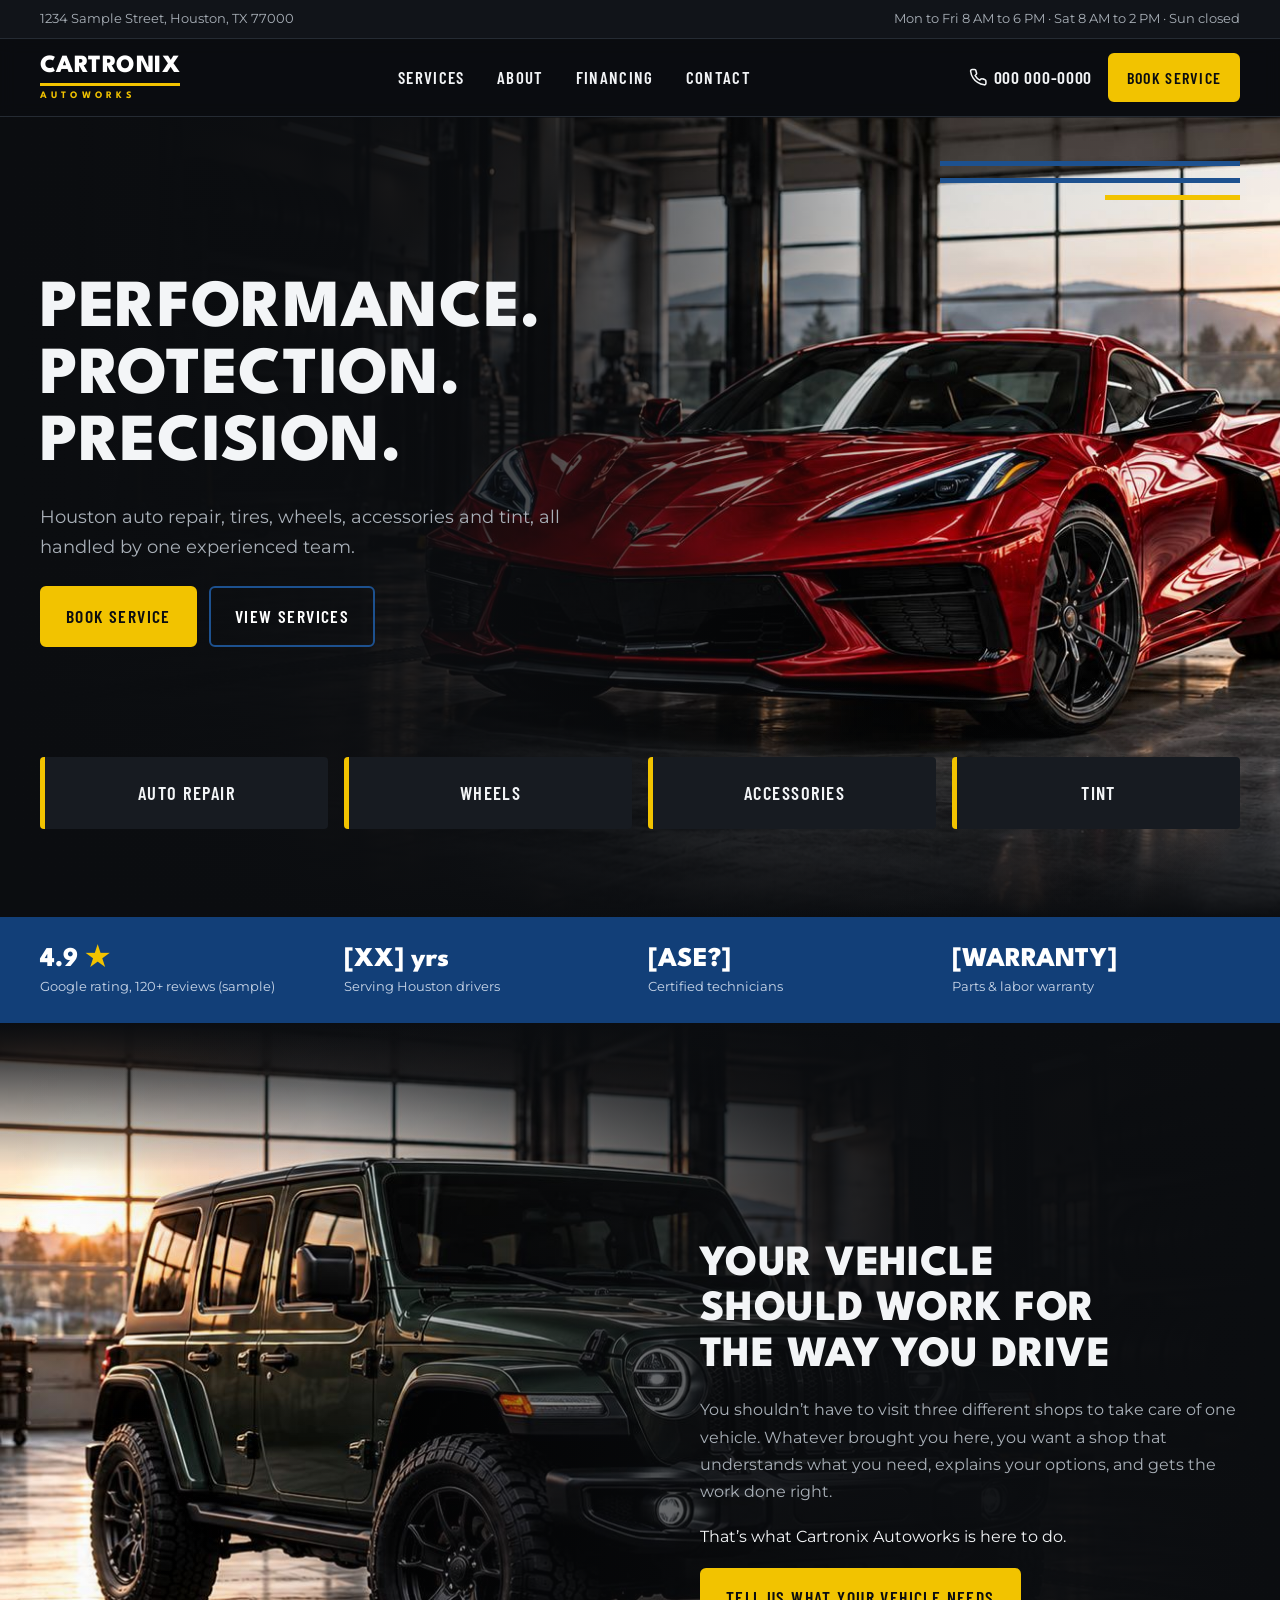
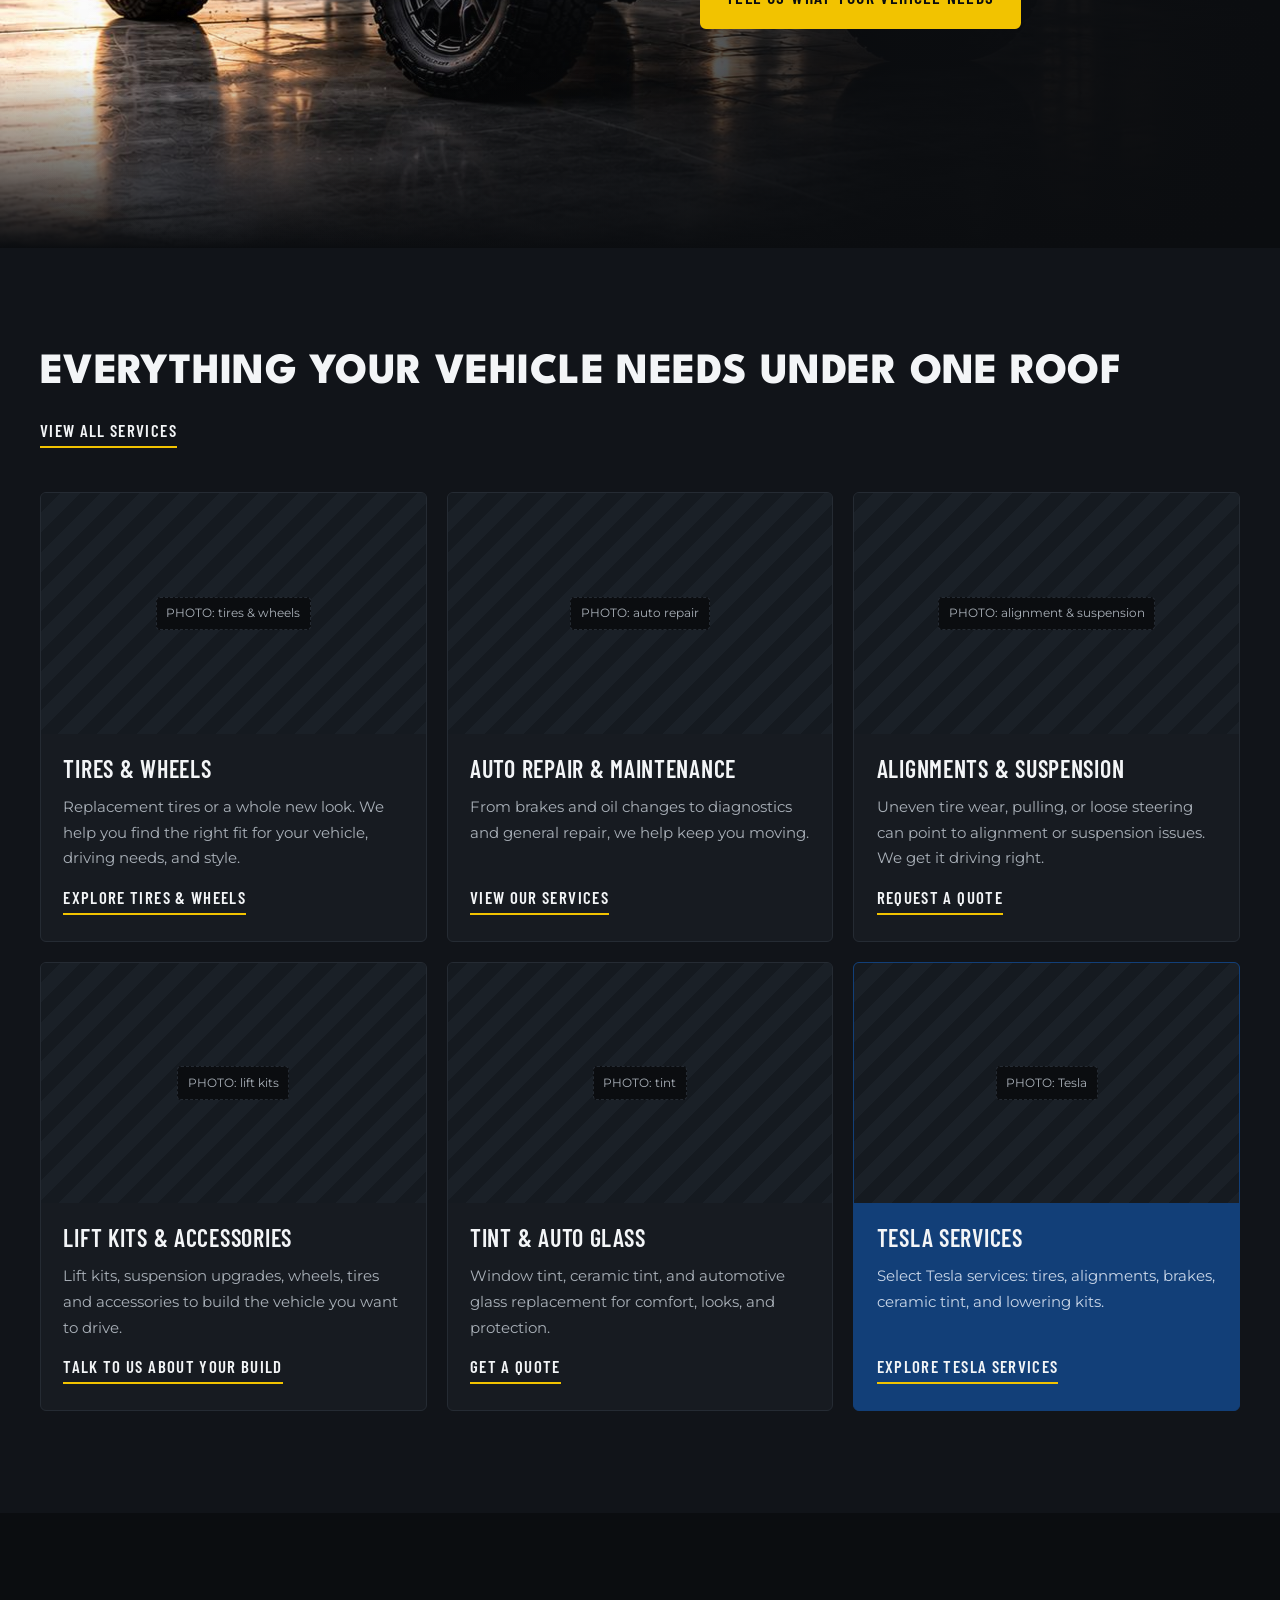
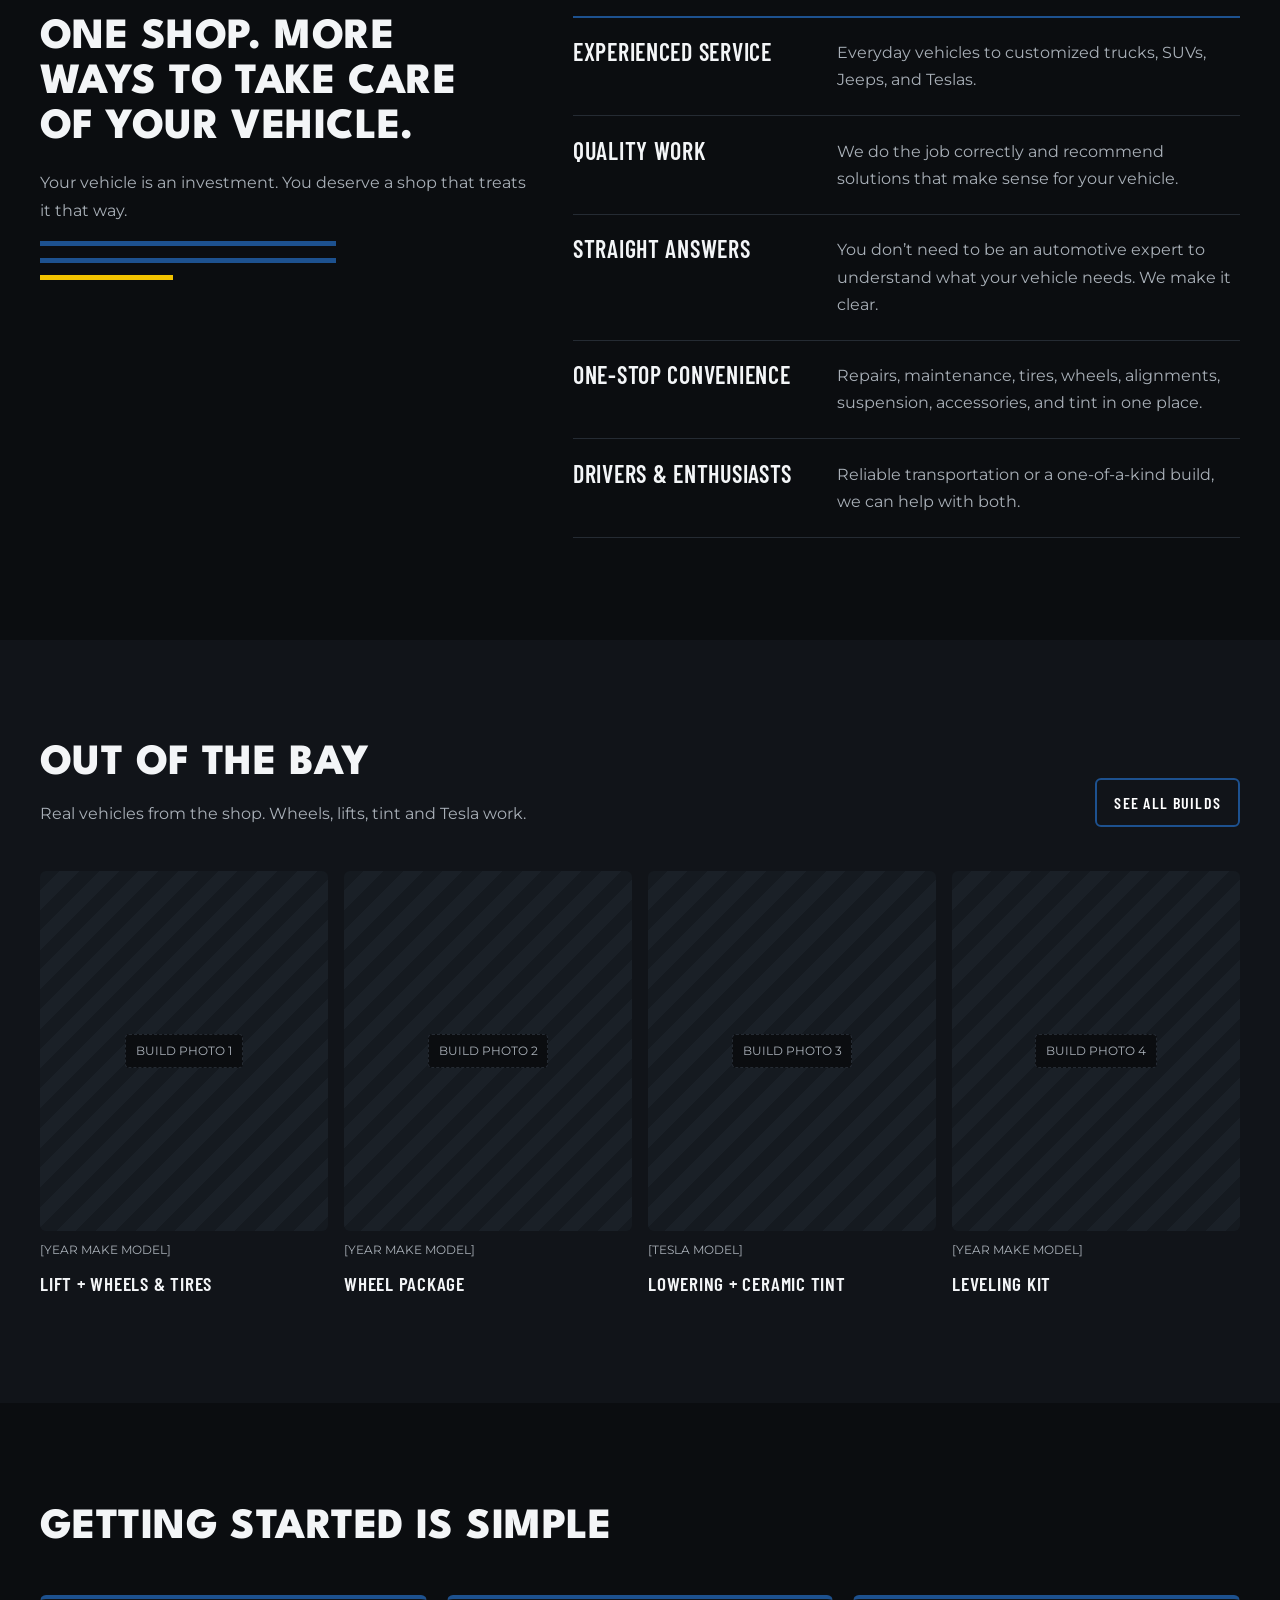
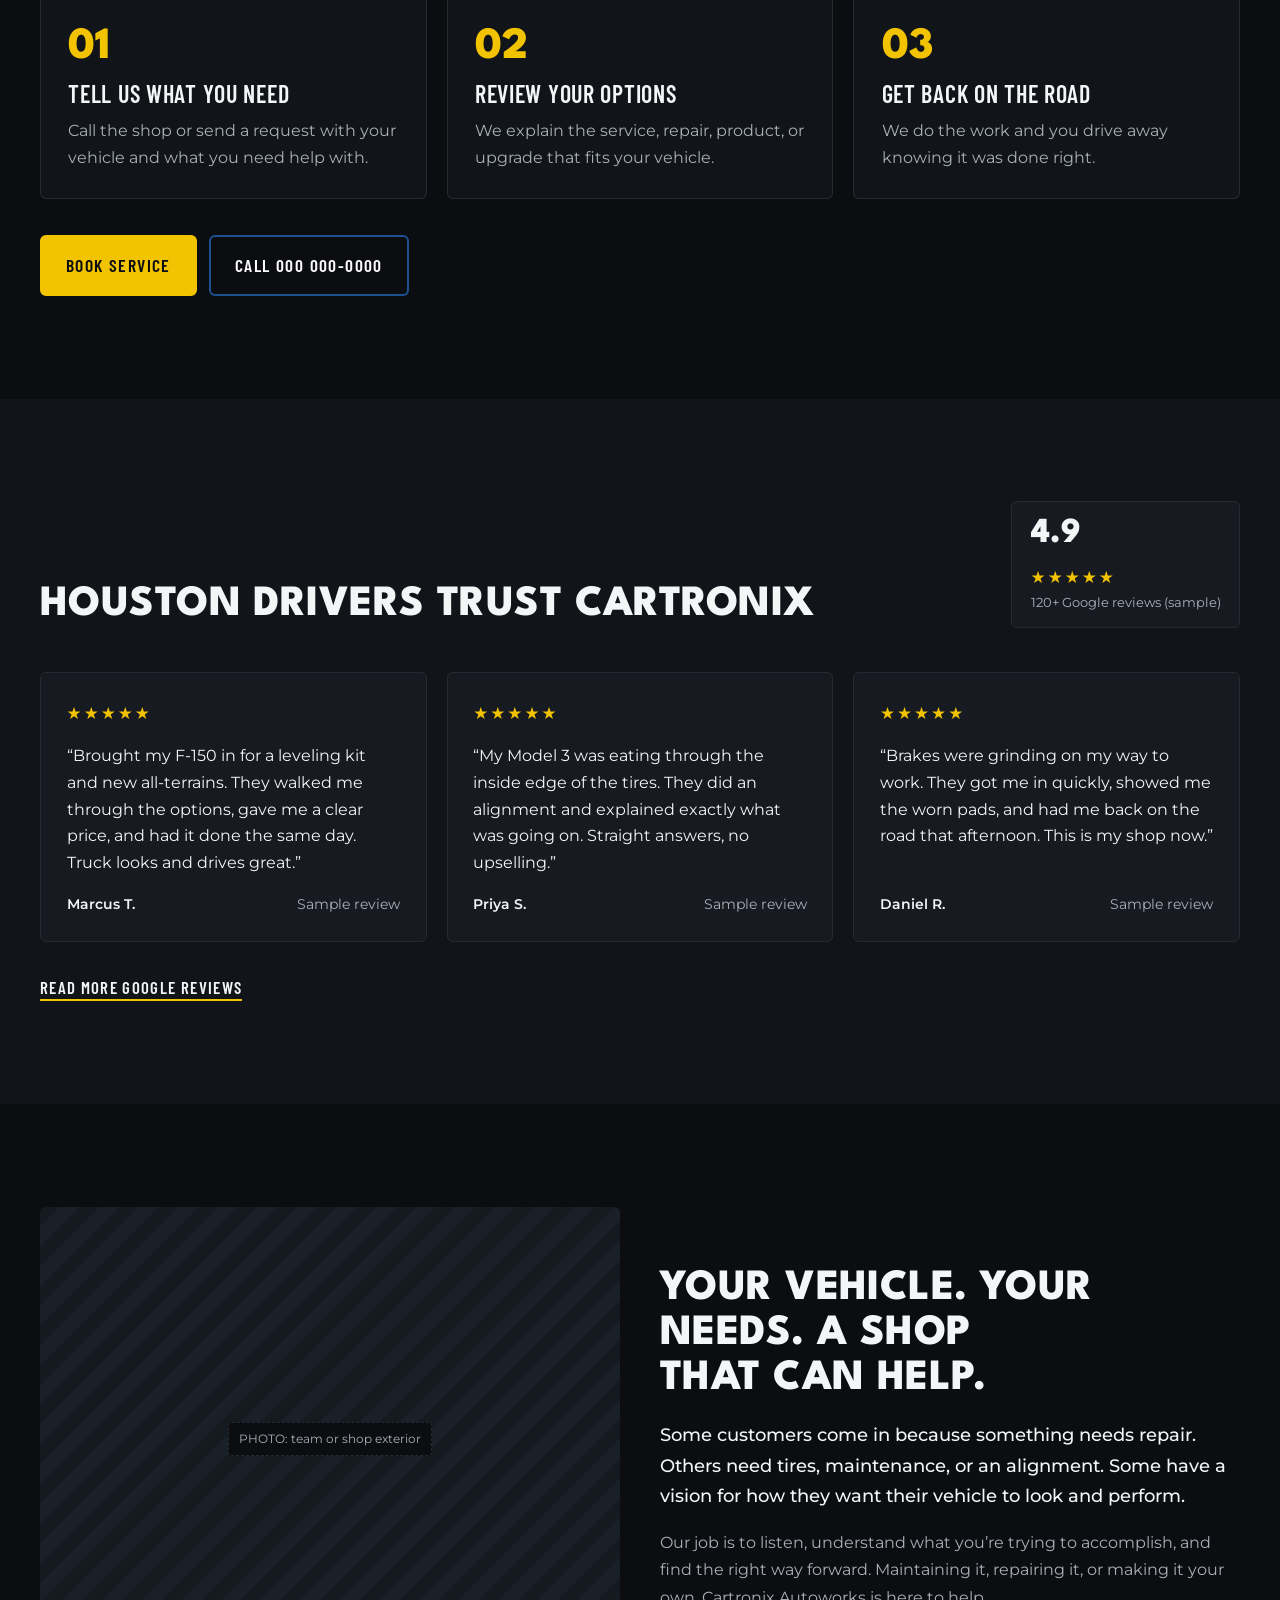
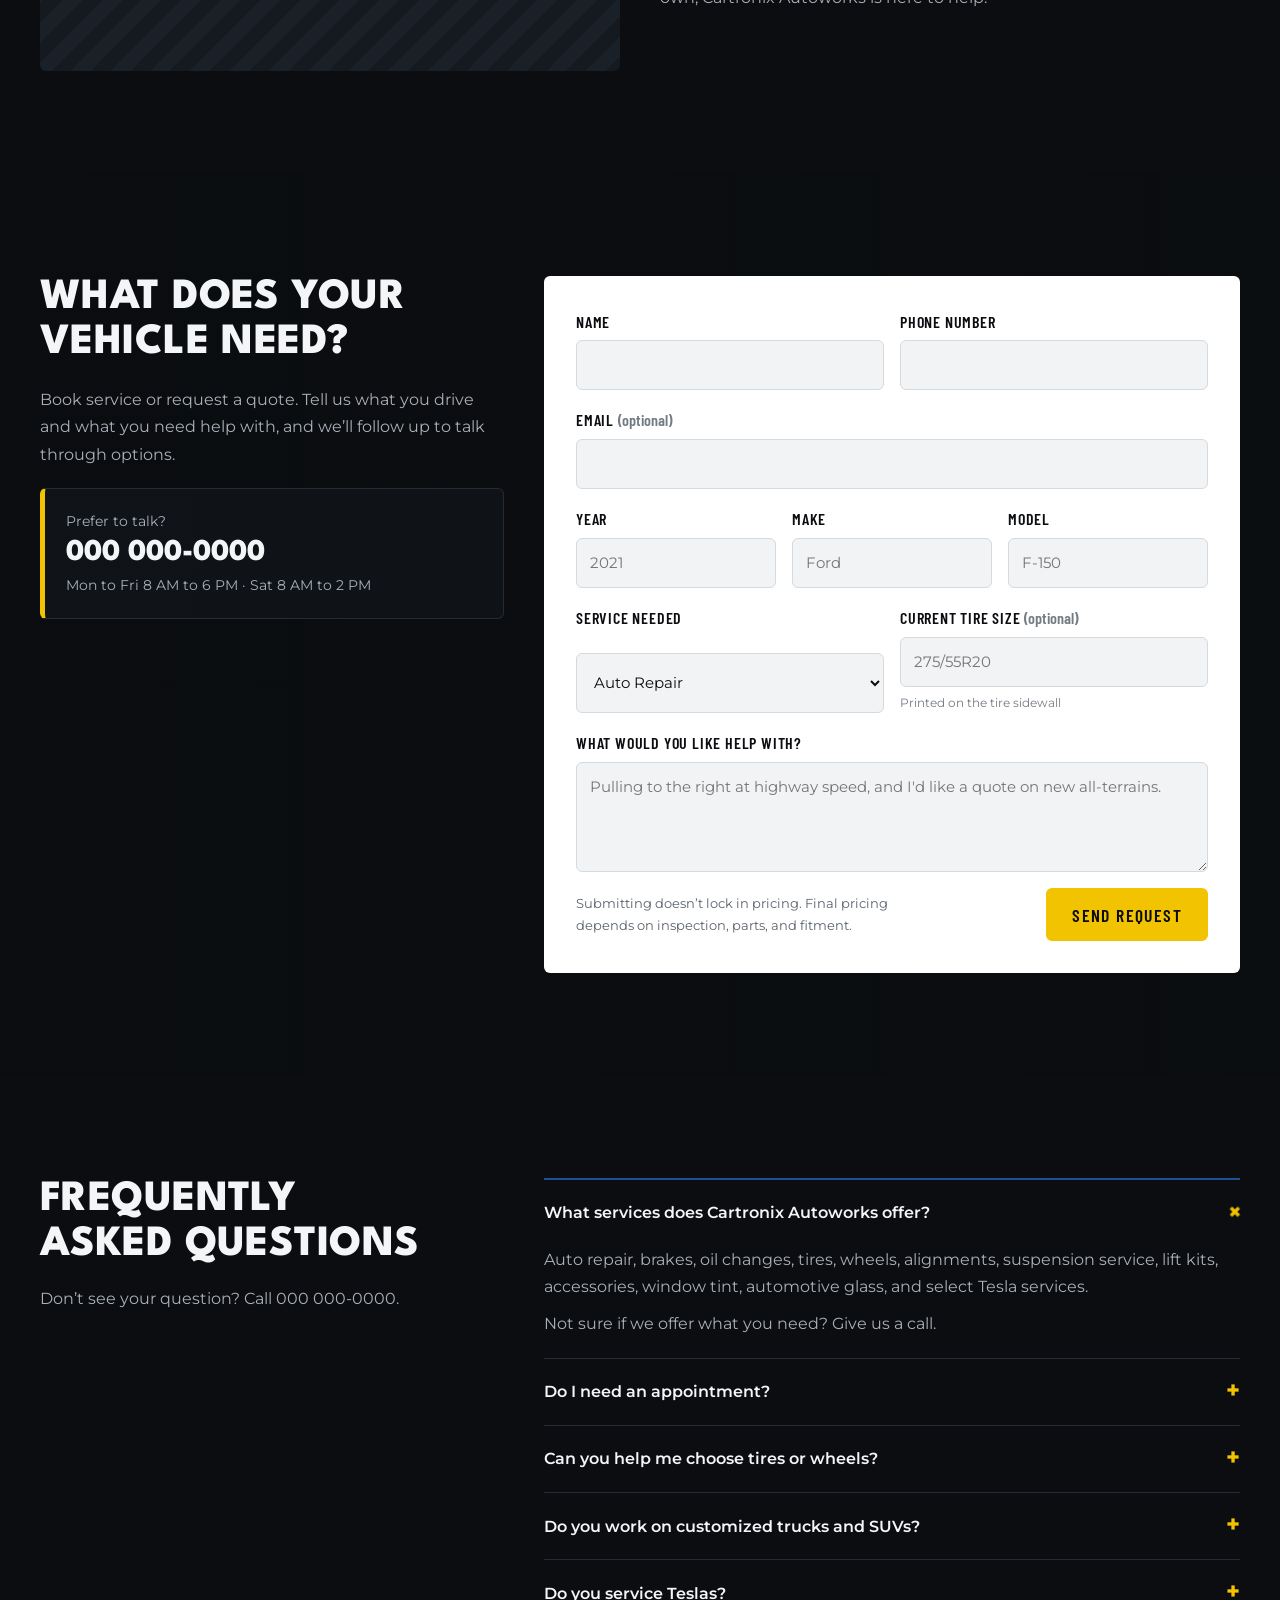
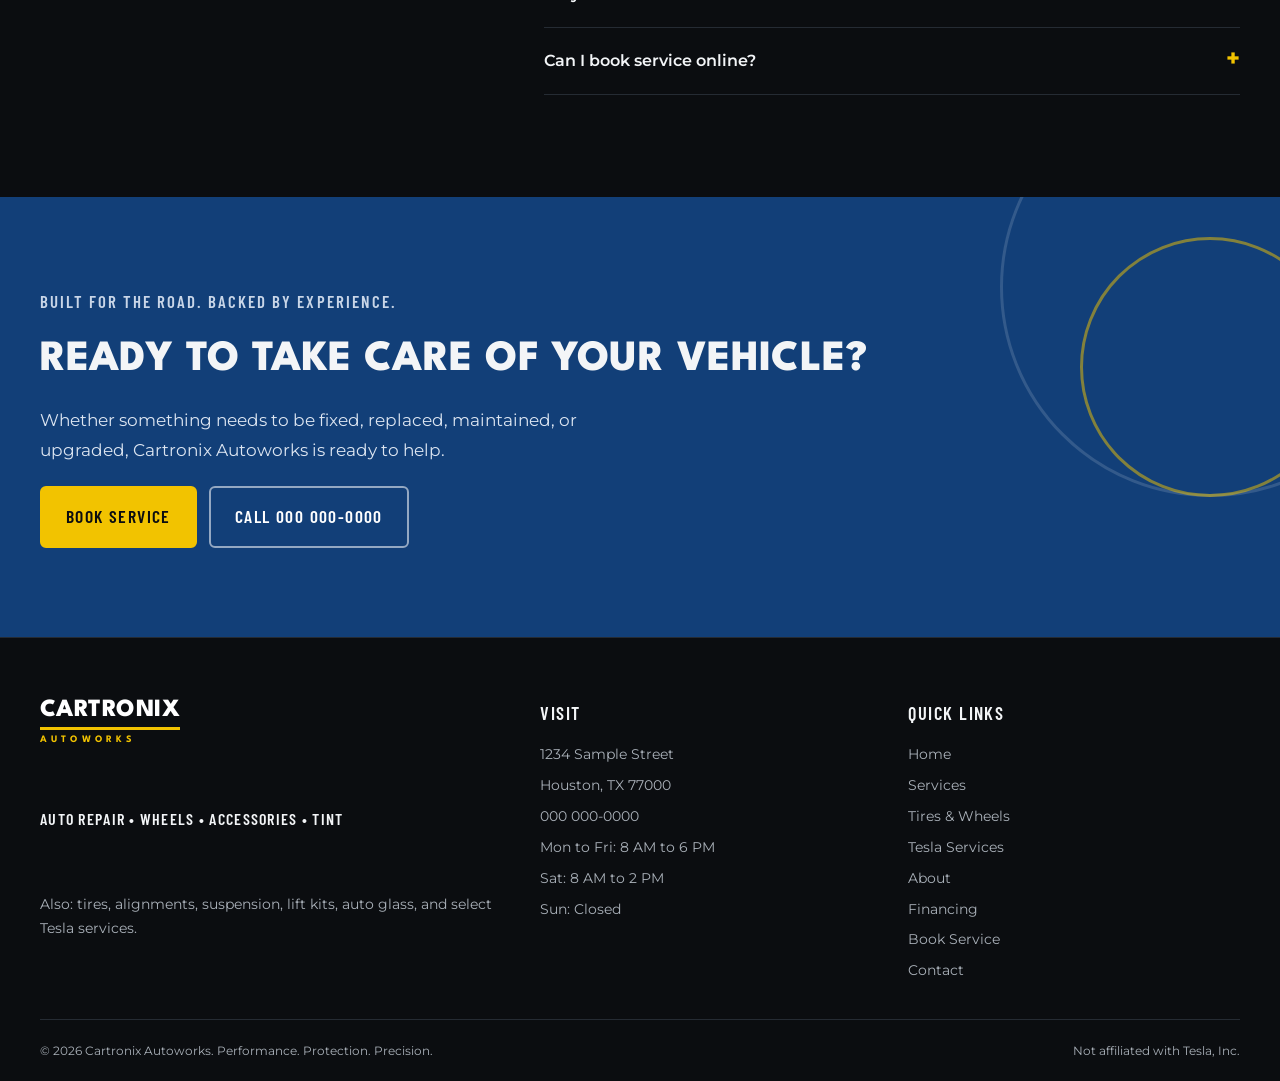
==== commit b89a1cd4: "Add files via upload" ====
--- a/index.html
+++ b/index.html
@@ -114,6 +114,13 @@
 .symptom{display:flex;gap:1rem;align-items:center;background:var(--surface);border:1px solid var(--line);border-radius:var(--radius);padding:1rem 1.15rem;font-weight:500}
 .symptom_tag{font-family:var(--f-label);font-weight:600;font-size:.95rem;letter-spacing:.08em;text-transform:uppercase;color:var(--text-muted);min-width:5.5rem}
 
+.section_intro{position:relative;overflow:hidden;isolation:isolate}
+.intro_bg{position:absolute;inset:0;width:100%;height:100%;object-fit:cover;object-position:0% 50%;z-index:-2}
+.intro_overlay{position:absolute;inset:0;z-index:-1;background:linear-gradient(270deg,#0B0D10 0%,rgba(11,13,16,.95) 30%,rgba(11,13,16,.55) 52%,rgba(11,13,16,.05) 75%,rgba(11,13,16,0) 100%),linear-gradient(0deg,#0B0D10 0%,rgba(11,13,16,0) 22%),linear-gradient(180deg,#0B0D10 0%,rgba(11,13,16,0) 18%)}
+@media (max-width:991px){.intro_overlay{background:linear-gradient(0deg,#0B0D10 0%,rgba(11,13,16,.85) 50%,rgba(11,13,16,.55) 100%)}}
+.intro_grid{grid-template-columns:minmax(0,540px)!important;min-height:min(70vh,620px);align-content:center;justify-content:end}
+@media (max-width:991px){.intro_grid{justify-content:start}}
+
 /* Services */
 .section_services{background:var(--surface)}
 .section_head{display:flex;flex-wrap:wrap;justify-content:space-between;align-items:end;gap:1.25rem;margin-bottom:2.75rem}
@@ -308,6 +315,8 @@
 
 <!-- ============ INTRO ============ -->
 <section class="section_intro" id="about">
+  <img class="intro_bg" src="[data-uri]" alt="Dark green Jeep Wrangler in the Cartronix service bay" loading="lazy">
+  <div class="intro_overlay" aria-hidden="true"></div>
   <div class="padding-global padding-section"><div class="container-large intro_grid">
     <div class="intro_text">
       <h2 class="heading-style-h2">Your Vehicle Should Work for the Way You Drive</h2>
@@ -315,12 +324,6 @@
       <p class="max-w">That&rsquo;s what Cartronix Autoworks is here to do.</p>
       <div><a href="#quote" class="button">Tell Us What Your Vehicle Needs</a></div>
     </div>
-    <ul class="symptoms" aria-label="Common reasons customers come in">
-      <li class="symptom"><span class="symptom_tag">Tires</span>Maybe you need new tires.</li>
-      <li class="symptom"><span class="symptom_tag">Steering</span>Maybe your steering feels off.</li>
-      <li class="symptom"><span class="symptom_tag">Brakes</span>Maybe your brakes are making noise.</li>
-      <li class="symptom"><span class="symptom_tag">Upgrade</span>Or your truck, Jeep, or Tesla is ready for an upgrade.</li>
-    </ul>
   </div></div>
 </section>
 
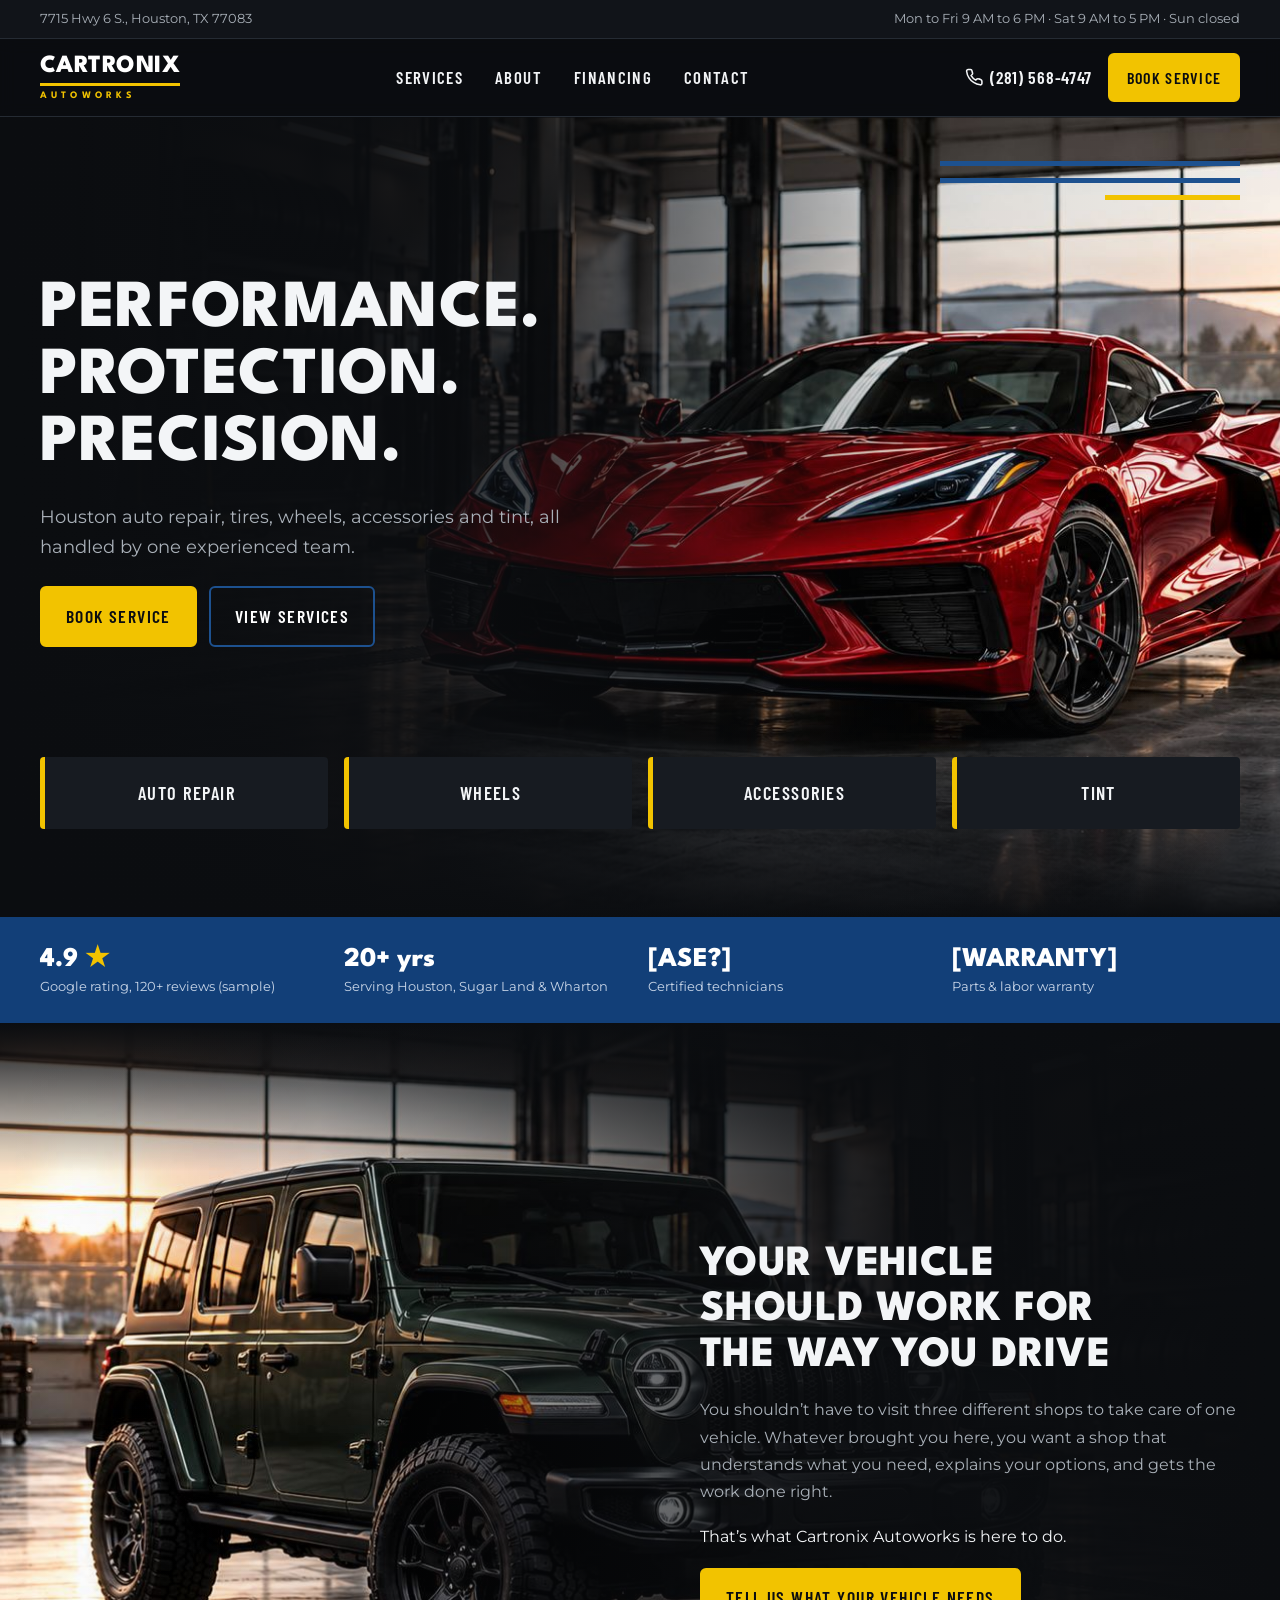
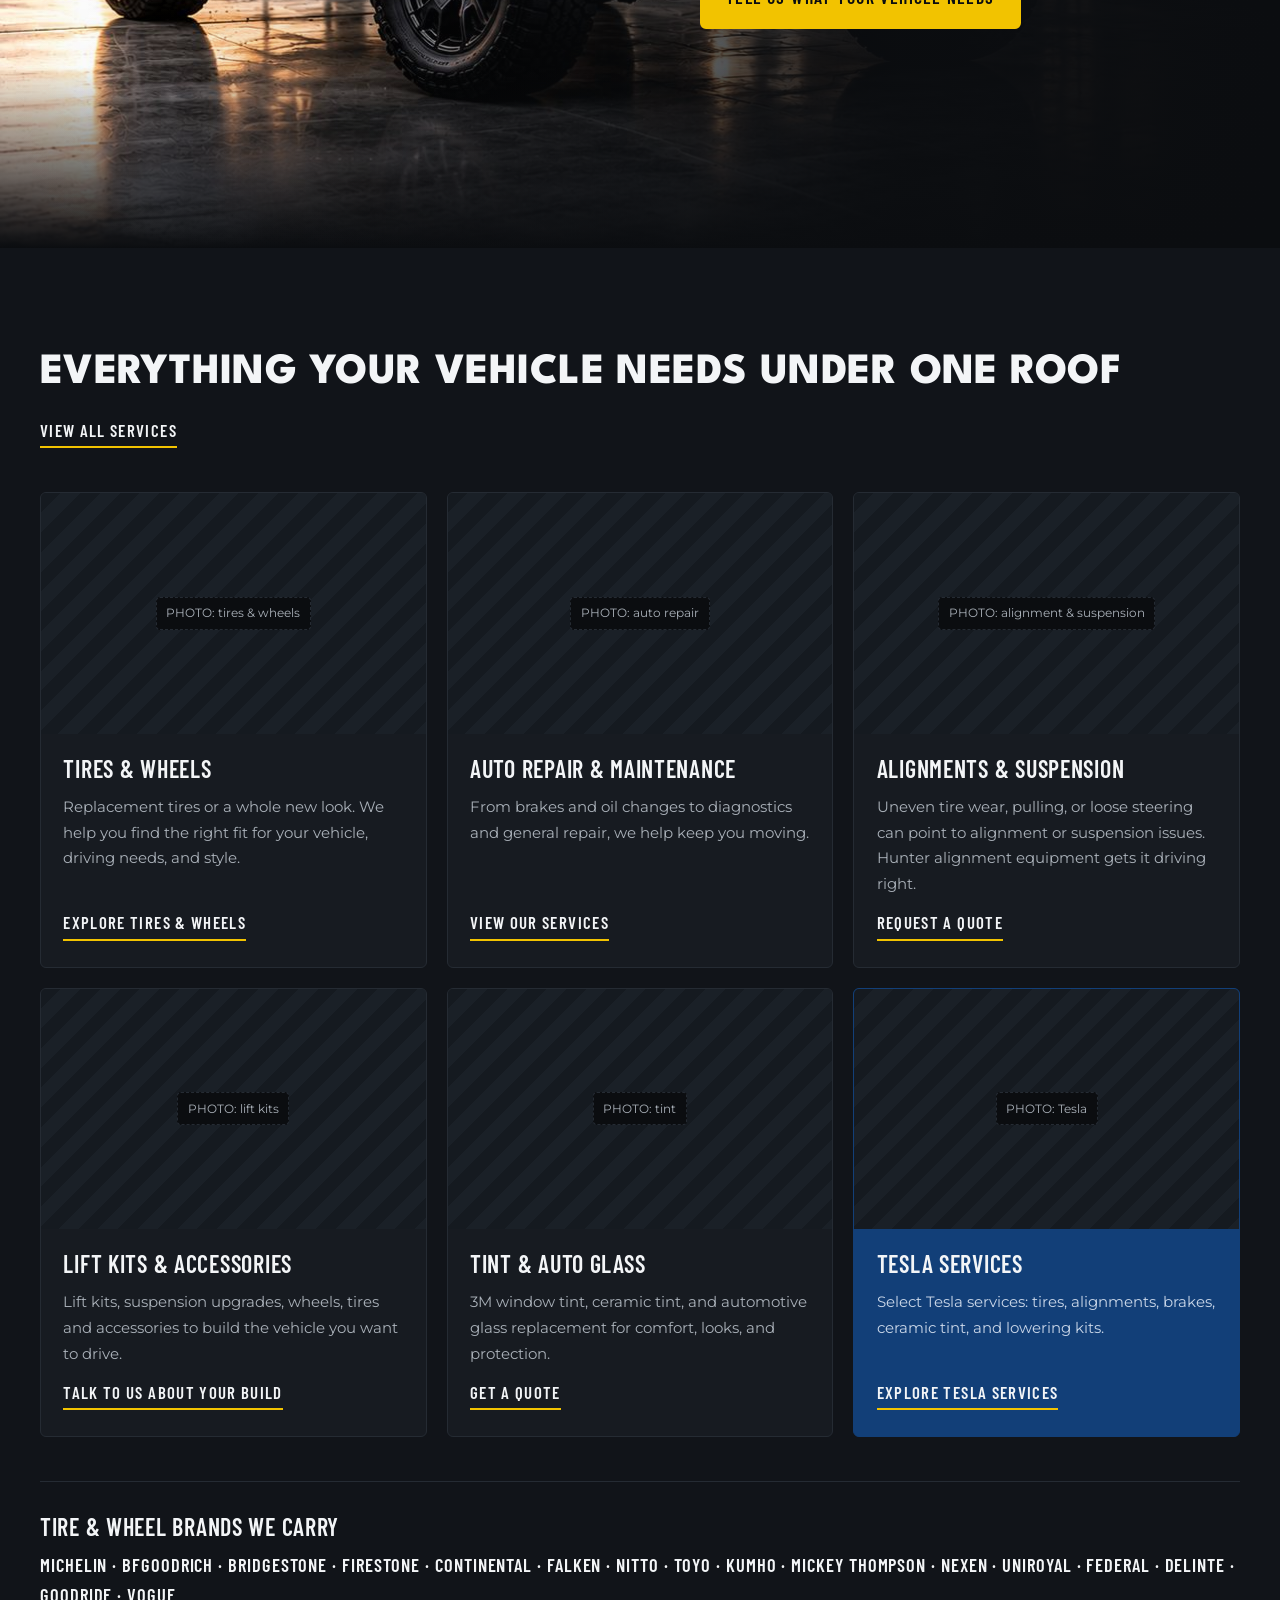
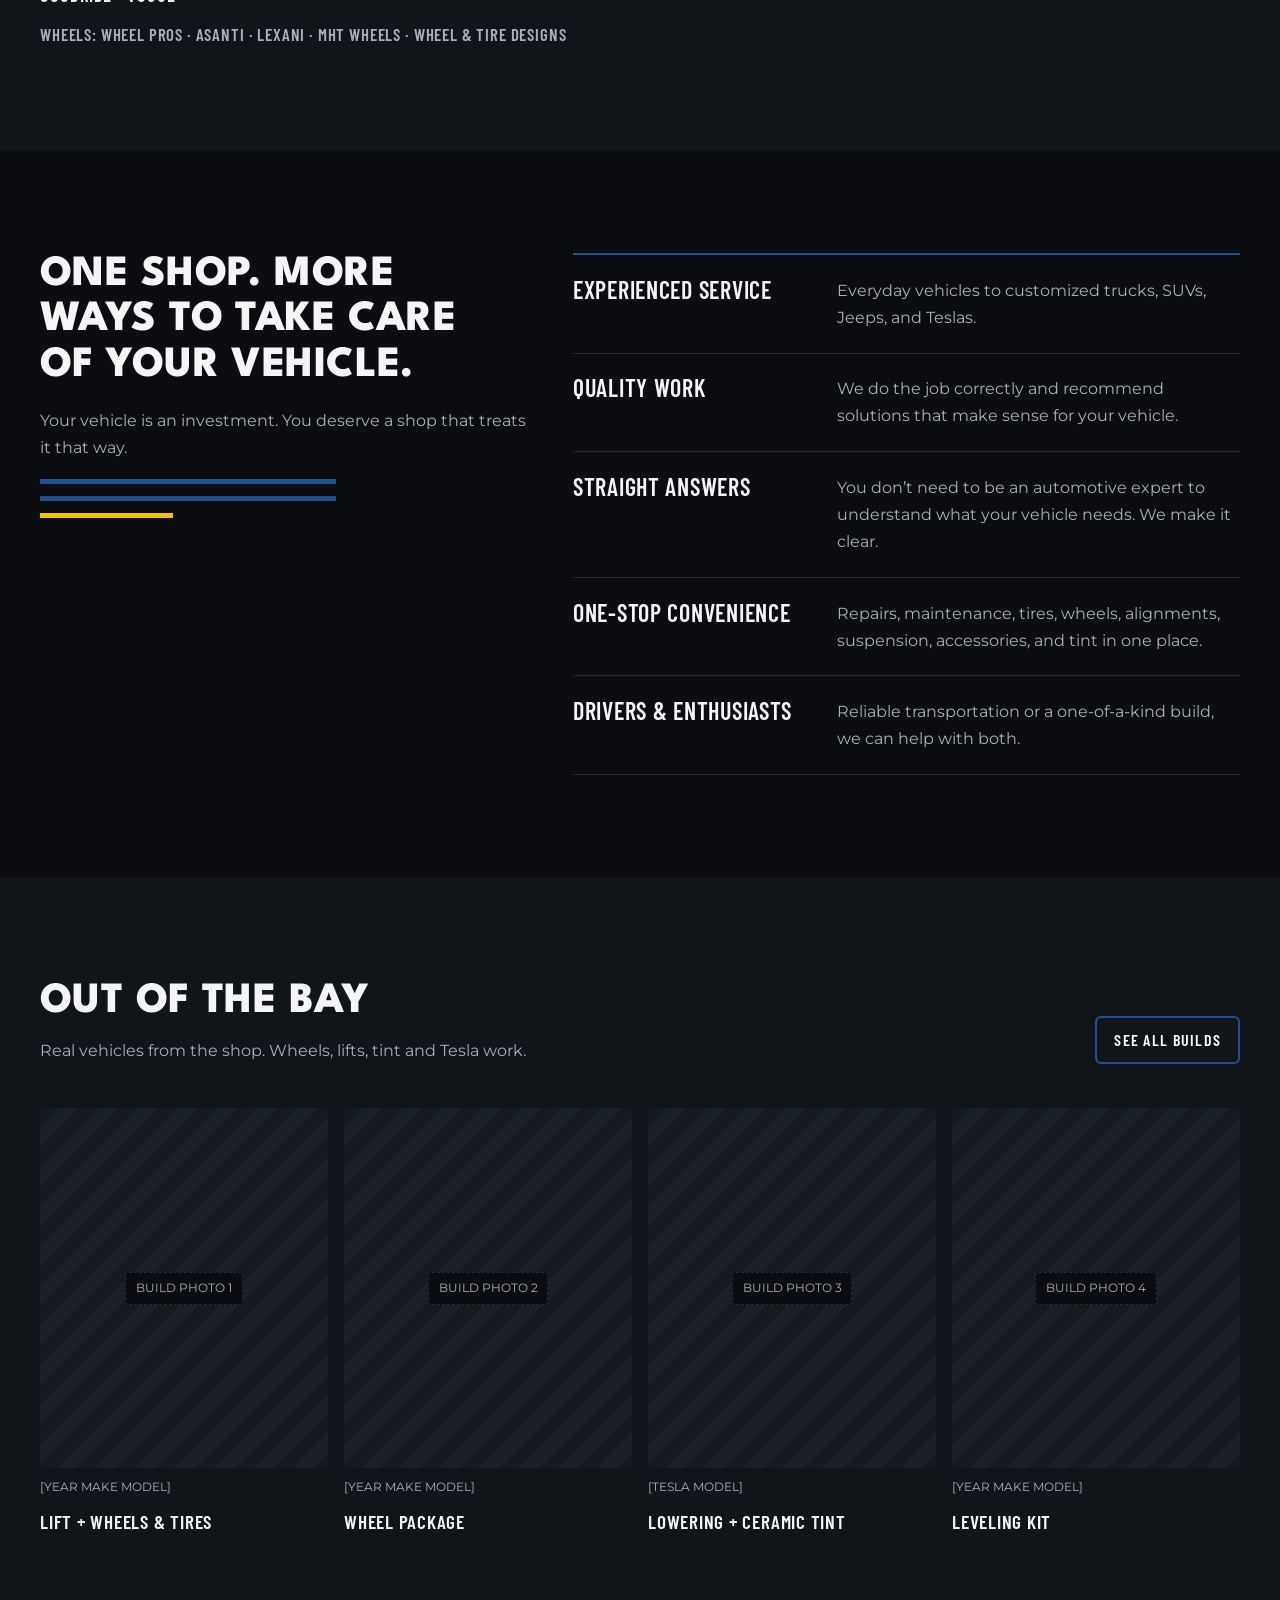
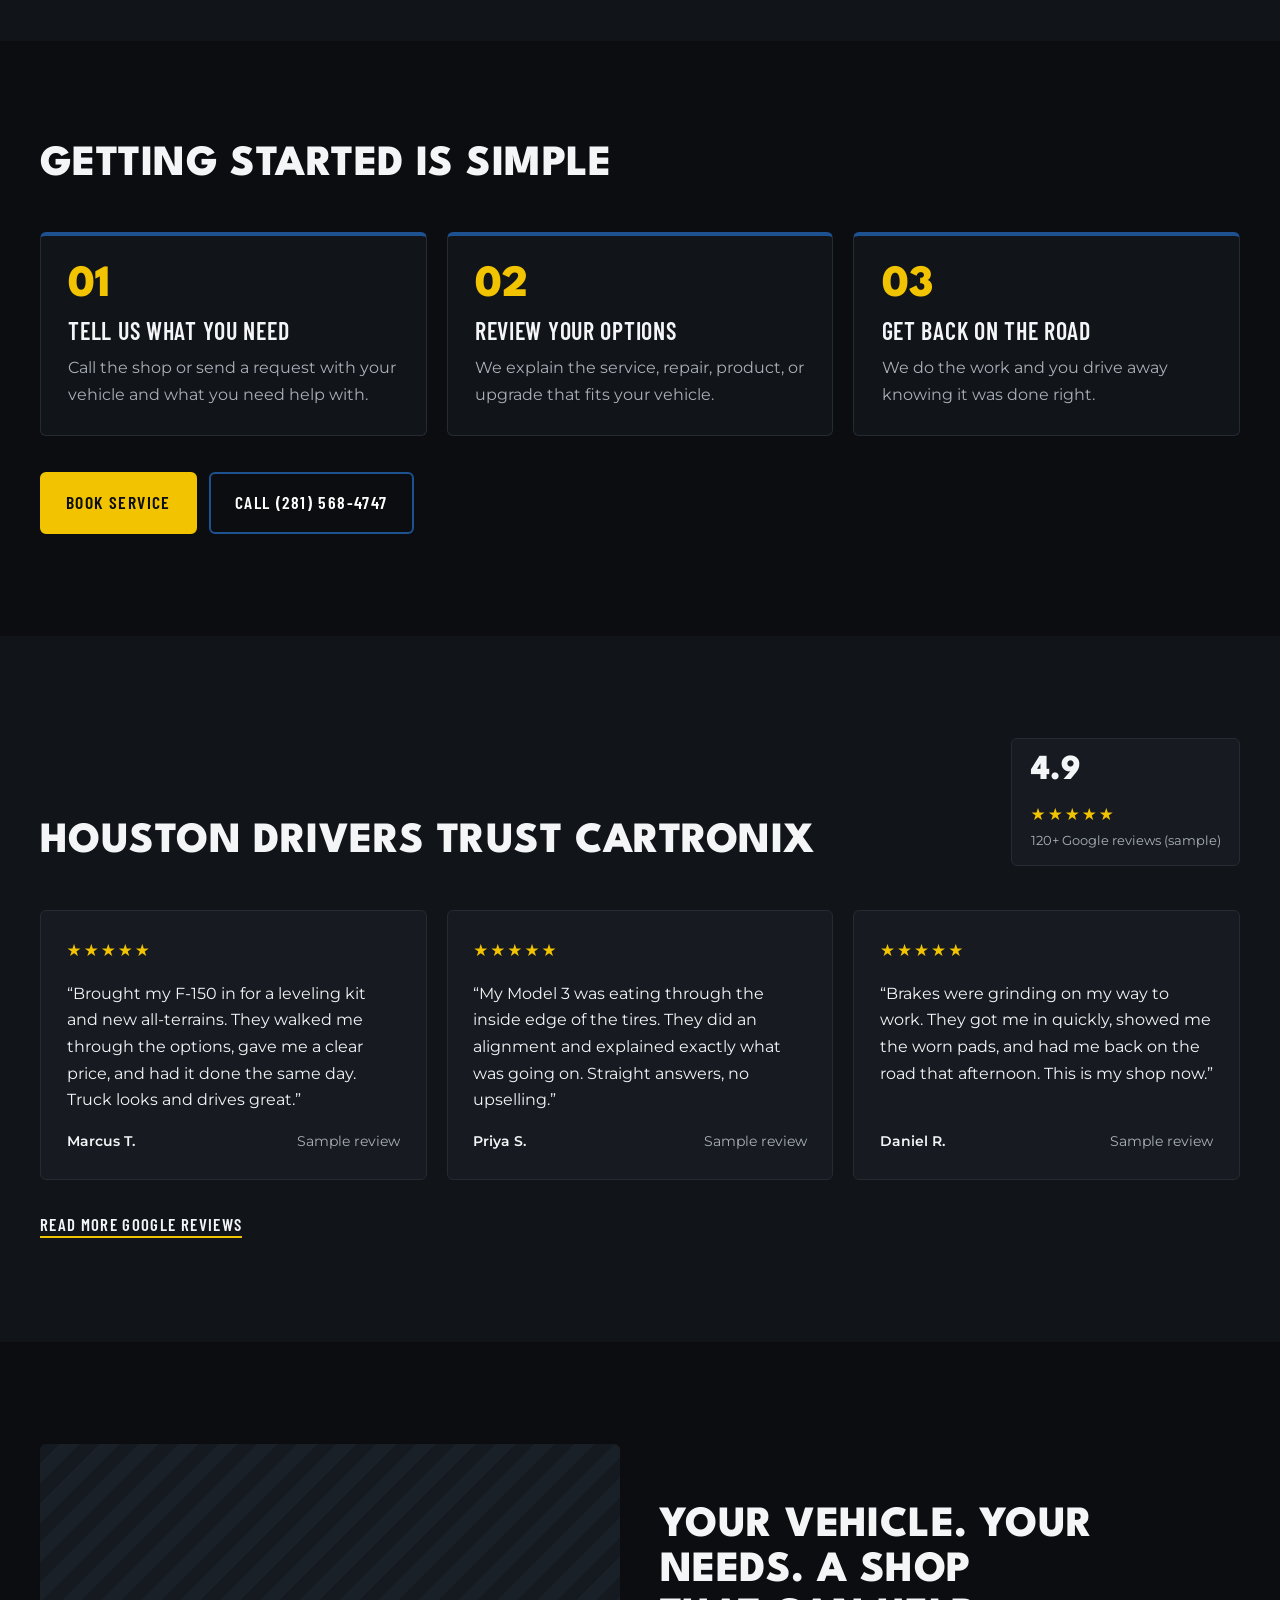
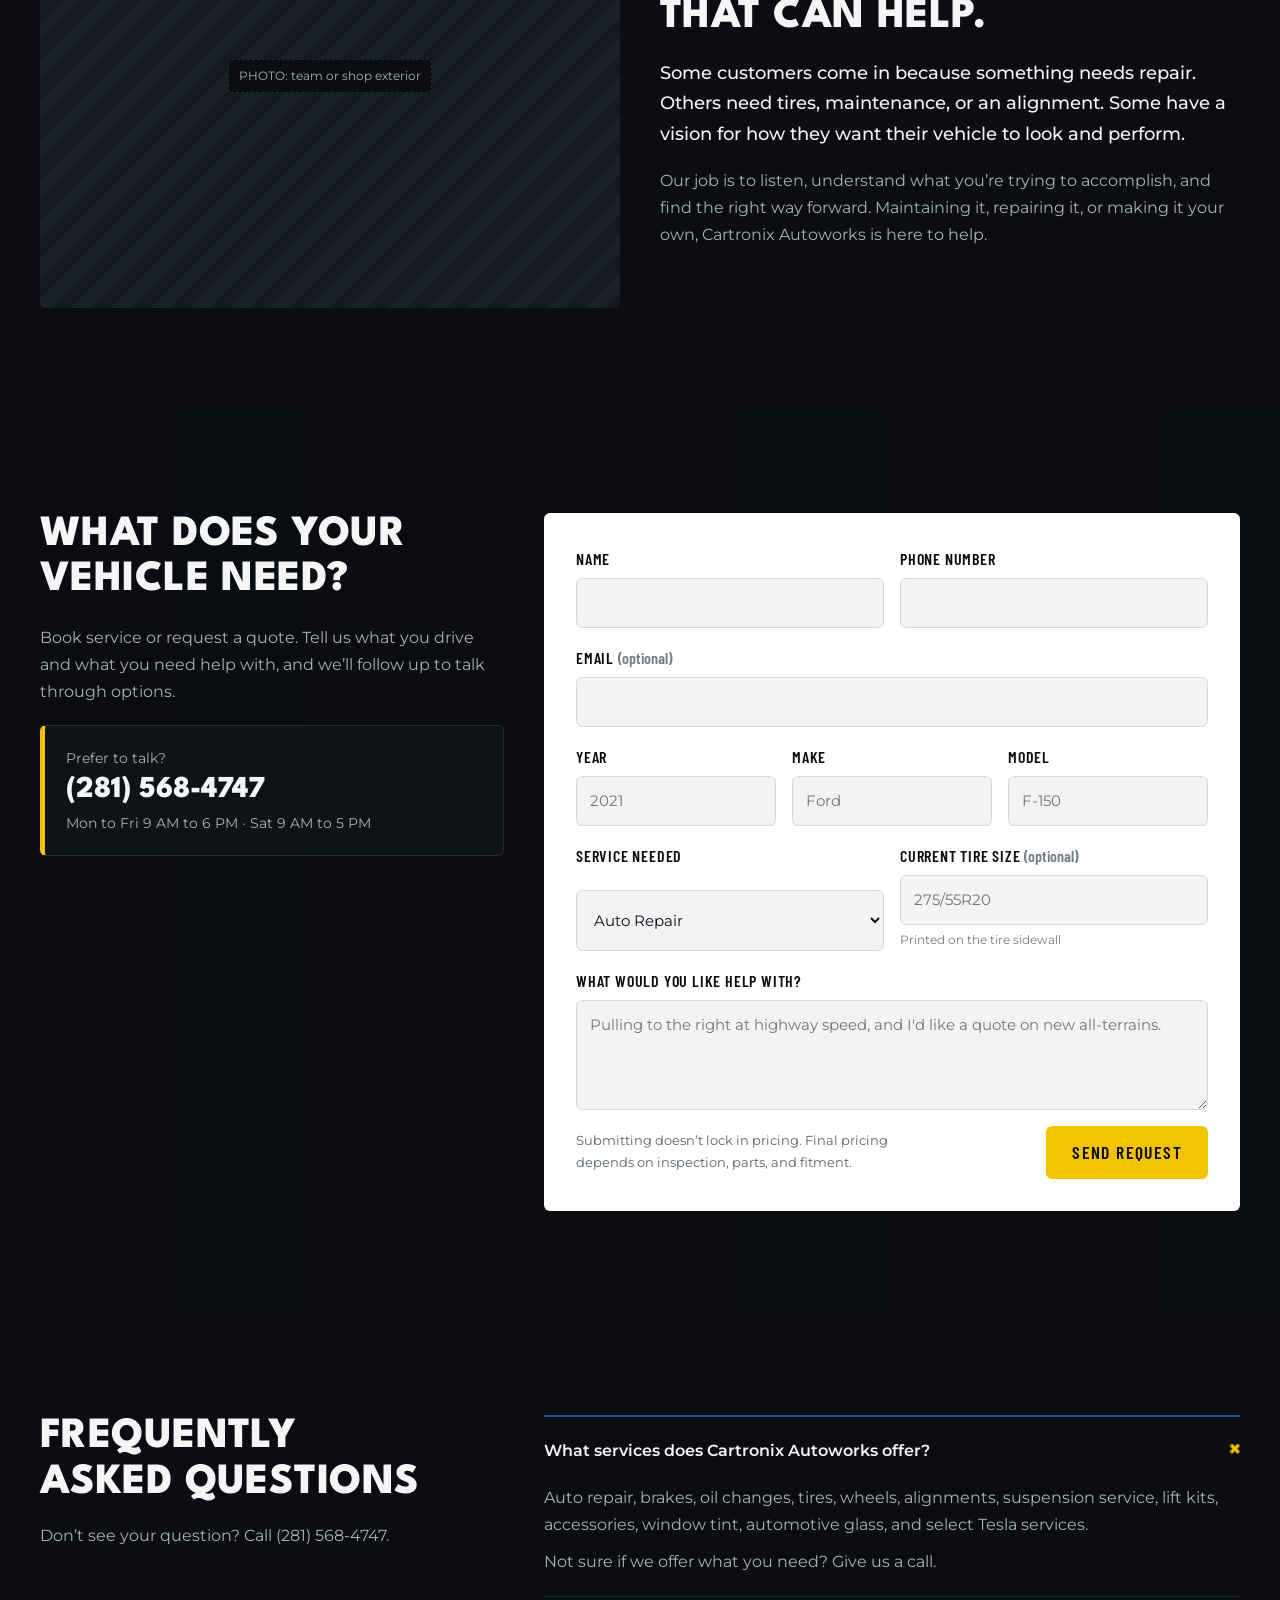
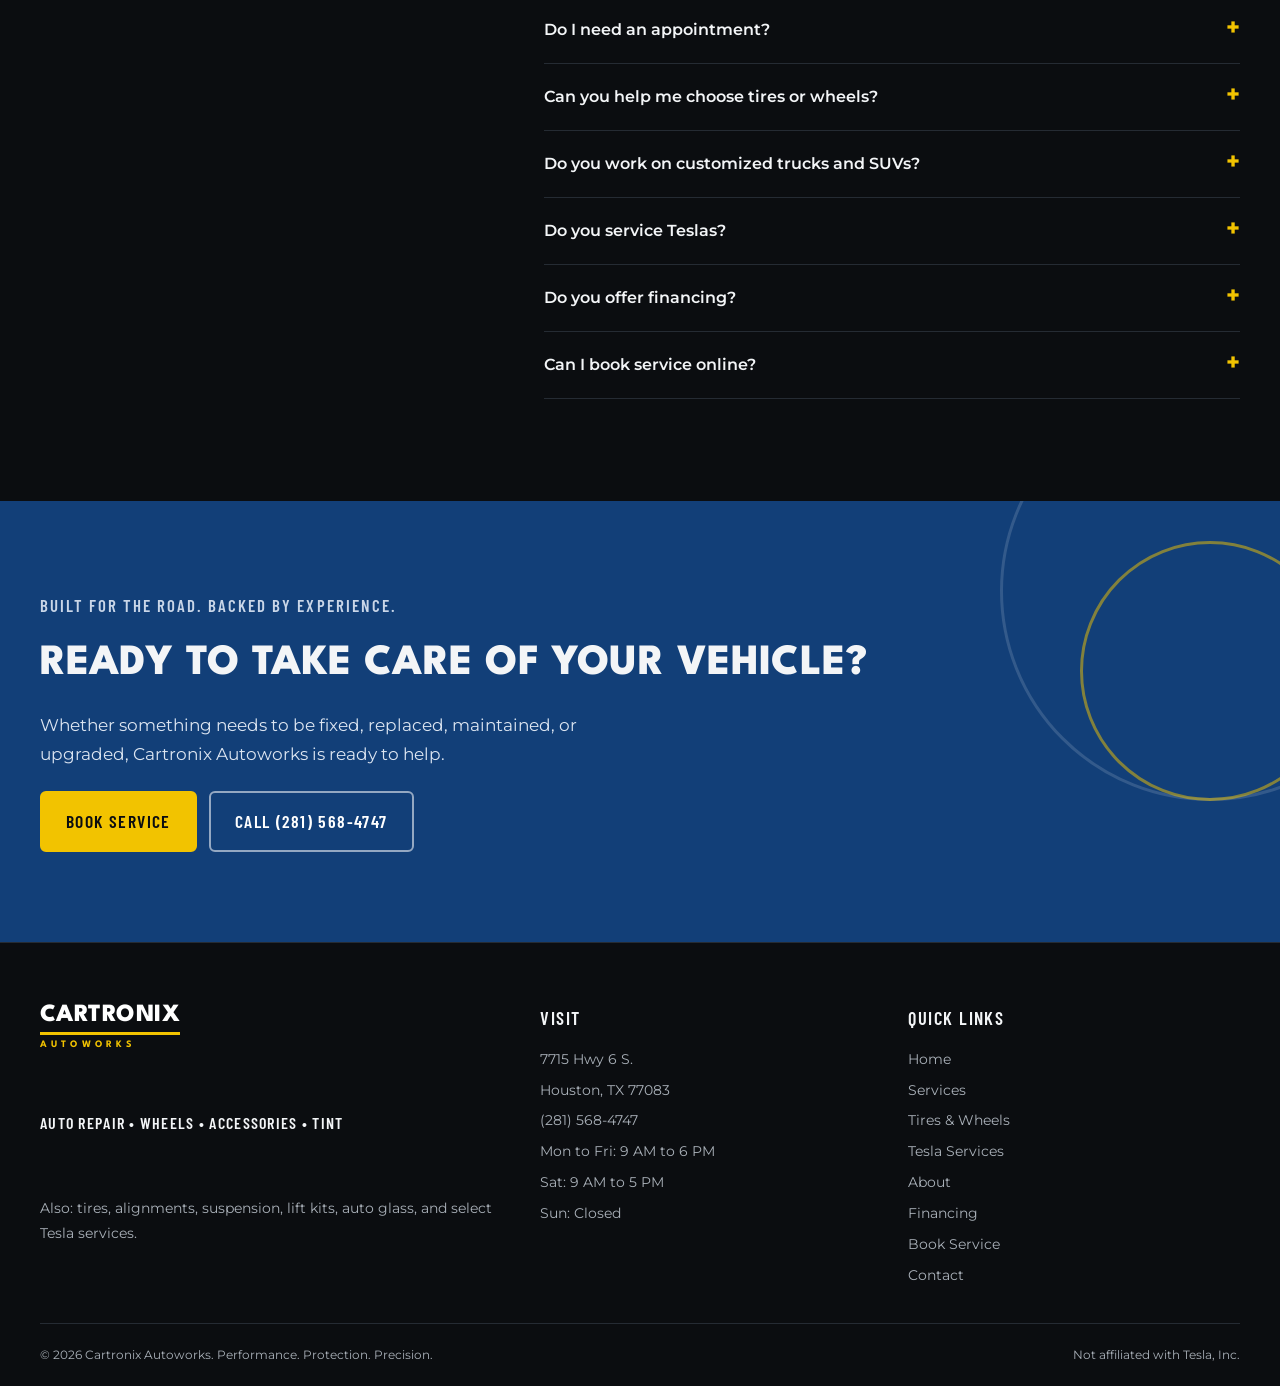
==== commit 17f3b8d2: "Add files via upload" ====
--- a/index.html
+++ b/index.html
@@ -136,6 +136,10 @@
 .service_card.is-feature{background:var(--blue);border-color:var(--blue)}
 .service_card.is-feature p{color:#C9D6E8}
 
+.brands{margin-top:2.75rem;padding-top:2rem;border-top:1px solid var(--line);display:grid;gap:.7rem}
+.brands p{color:var(--text);font-family:var(--f-label);font-weight:600;font-size:1.15rem;letter-spacing:.05em;text-transform:uppercase;line-height:1.6}
+.brands .brands_wheels{color:var(--text-muted);font-size:1.05rem}
+
 /* Why */
 .why_grid{display:grid;gap:2.5rem}
 @media (min-width:992px){.why_grid{grid-template-columns:.85fr 1.15fr}}
@@ -253,8 +257,8 @@
 <!-- ============ TOP BAR ============ -->
 <div class="section_topbar">
   <div class="padding-global"><div class="container-large topbar_inner">
-    <span>1234 Sample Street, Houston, TX 77000</span>
-    <span>Mon to Fri 8 AM to 6 PM &middot; Sat 8 AM to 2 PM &middot; Sun closed</span>
+    <span>7715 Hwy 6 S., Houston, TX 77083</span>
+    <span>Mon to Fri 9 AM to 6 PM &middot; Sat 9 AM to 5 PM &middot; Sun closed</span>
   </div></div>
 </div>
 
@@ -269,7 +273,7 @@
       <li><a href="#quote">Contact</a></li>
     </ul>
     <div class="navbar_ctas">
-      <a href="#quote" class="navbar_phone"><svg class="icon" viewBox="0 0 24 24" fill="none" stroke="currentColor" stroke-width="2"><path d="M22 16.9v3a2 2 0 0 1-2.2 2 19.8 19.8 0 0 1-8.6-3.1 19.5 19.5 0 0 1-6-6A19.8 19.8 0 0 1 2.1 4.2 2 2 0 0 1 4.1 2h3a2 2 0 0 1 2 1.7c.1.9.4 1.8.7 2.7a2 2 0 0 1-.5 2.1L8 9.8a16 16 0 0 0 6 6l1.3-1.3a2 2 0 0 1 2.1-.4c.9.3 1.8.6 2.7.7a2 2 0 0 1 1.7 2z"/></svg>000 000-0000</a>
+      <a href="#quote" class="navbar_phone"><svg class="icon" viewBox="0 0 24 24" fill="none" stroke="currentColor" stroke-width="2"><path d="M22 16.9v3a2 2 0 0 1-2.2 2 19.8 19.8 0 0 1-8.6-3.1 19.5 19.5 0 0 1-6-6A19.8 19.8 0 0 1 2.1 4.2 2 2 0 0 1 4.1 2h3a2 2 0 0 1 2 1.7c.1.9.4 1.8.7 2.7a2 2 0 0 1-.5 2.1L8 9.8a16 16 0 0 0 6 6l1.3-1.3a2 2 0 0 1 2.1-.4c.9.3 1.8.6 2.7.7a2 2 0 0 1 1.7 2z"/></svg>(281) 568-4747</a>
       <a href="#quote" class="button is-small">Book Service</a>
       <button class="navbar_burger" type="button" aria-label="Open menu"><i></i><i></i><i></i></button>
     </div>
@@ -307,7 +311,7 @@
 <section class="section_trust" aria-label="Why drivers choose Cartronix">
   <div class="padding-global"><div class="container-large trust_grid">
     <div class="trust_item"><span class="trust_value">4.9 <span class="star">&#9733;</span></span><span class="trust_label">Google rating, 120+ reviews (sample)</span></div>
-    <div class="trust_item"><span class="trust_value">[XX] yrs</span><span class="trust_label">Serving Houston drivers</span></div>
+    <div class="trust_item"><span class="trust_value">20+ yrs</span><span class="trust_label">Serving Houston, Sugar Land &amp; Wharton</span></div>
     <div class="trust_item"><span class="trust_value">[ASE?]</span><span class="trust_label">Certified technicians</span></div>
     <div class="trust_item"><span class="trust_value">[WARRANTY]</span><span class="trust_label">Parts &amp; labor warranty</span></div>
   </div></div>
@@ -355,7 +359,7 @@
         <div class="ph"><span>PHOTO: alignment &amp; suspension</span><img src="https://images.pexels.com/photos/4022545/pexels-photo-4022545.jpeg?auto=compress&amp;cs=tinysrgb&amp;w=1200" alt="Disc brake and suspension in the service bay" loading="lazy" onerror="this.remove()"></div>
         <div class="service_body">
           <h3 class="heading-style-h3">Alignments &amp; Suspension</h3>
-          <p>Uneven tire wear, pulling, or loose steering can point to alignment or suspension issues. We get it driving right.</p>
+          <p>Uneven tire wear, pulling, or loose steering can point to alignment or suspension issues. Hunter alignment equipment gets it driving right.</p>
           <a href="#quote" class="text-link">Request a quote</a>
         </div>
       </article>
@@ -371,7 +375,7 @@
         <div class="ph"><span>PHOTO: tint</span><img src="https://images.pexels.com/photos/17784756/pexels-photo-17784756.jpeg?auto=compress&amp;cs=tinysrgb&amp;w=1200" alt="Black sedan with tinted windows" loading="lazy" onerror="this.remove()"></div>
         <div class="service_body">
           <h3 class="heading-style-h3">Tint &amp; Auto Glass</h3>
-          <p>Window tint, ceramic tint, and automotive glass replacement for comfort, looks, and protection.</p>
+          <p>3M window tint, ceramic tint, and automotive glass replacement for comfort, looks, and protection.</p>
           <a href="#quote" class="text-link">Get a quote</a>
         </div>
       </article>
@@ -383,6 +387,11 @@
           <a href="#quote" class="text-link">Explore Tesla services</a>
         </div>
       </article>
+    </div>
+    <div class="brands">
+      <h3 class="heading-style-h3">Tire &amp; wheel brands we carry</h3>
+      <p>Michelin &middot; BFGoodrich &middot; Bridgestone &middot; Firestone &middot; Continental &middot; Falken &middot; Nitto &middot; Toyo &middot; Kumho &middot; Mickey Thompson &middot; Nexen &middot; Uniroyal &middot; Federal &middot; Delinte &middot; Goodride &middot; Vogue</p>
+      <p class="brands_wheels">Wheels: Wheel Pros &middot; Asanti &middot; Lexani &middot; MHT Wheels &middot; Wheel &amp; Tire Designs</p>
     </div>
   </div></div>
 </section>
@@ -435,7 +444,7 @@
     </div>
     <div class="button-group process_cta">
       <a href="#quote" class="button">Book Service</a>
-      <a href="#quote" class="button is-secondary">Call 000 000-0000</a>
+      <a href="#quote" class="button is-secondary">Call (281) 568-4747</a>
     </div>
   </div></div>
 </section>
@@ -481,8 +490,8 @@
       <p>Book service or request a quote. Tell us what you drive and what you need help with, and we&rsquo;ll follow up to talk through options.</p>
       <div class="quote_phone">
         <span class="quote_hours">Prefer to talk?</span>
-        <strong>000 000-0000</strong>
-        <span class="quote_hours">Mon to Fri 8 AM to 6 PM &middot; Sat 8 AM to 2 PM</span>
+        <strong>(281) 568-4747</strong>
+        <span class="quote_hours">Mon to Fri 9 AM to 6 PM &middot; Sat 9 AM to 5 PM</span>
       </div>
     </div>
     <form class="quote_form" id="quote-form" novalidate>
@@ -513,7 +522,7 @@
   <div class="padding-global padding-section"><div class="container-large faq_grid">
     <div class="faq_head">
       <h2 class="heading-style-h2">Frequently Asked Questions</h2>
-      <p class="text-muted">Don&rsquo;t see your question? Call 000 000-0000.</p>
+      <p class="text-muted">Don&rsquo;t see your question? Call (281) 568-4747.</p>
     </div>
     <div class="faq_list">
       <details class="faq_item" open><summary>What services does Cartronix Autoworks offer?</summary><div class="faq_answer"><p>Auto repair, brakes, oil changes, tires, wheels, alignments, suspension service, lift kits, accessories, window tint, automotive glass, and select Tesla services.</p><p>Not sure if we offer what you need? Give us a call.</p></div></details>
@@ -521,6 +530,7 @@
       <details class="faq_item"><summary>Can you help me choose tires or wheels?</summary><div class="faq_answer"><p>Yes. Tell us what you drive and what you want from your tires or wheels, and we&rsquo;ll walk you through the options.</p></div></details>
       <details class="faq_item"><summary>Do you work on customized trucks and SUVs?</summary><div class="faq_answer"><p>Yes. We offer wheels, tires, suspension services, lift kits, accessories, and other upgrades.</p></div></details>
       <details class="faq_item"><summary>Do you service Teslas?</summary><div class="faq_answer"><p>We provide select Tesla services including tires, alignments, brake service, ceramic tint, and lowering kits.</p></div></details>
+      <details class="faq_item"><summary>Do you offer financing?</summary><div class="faq_answer"><p>Yes. Financing options include Synchrony Car Care, Snap Finance, Kornerstone Credit, and lease-to-own through Progressive Leasing. Ask us which one fits your purchase.</p></div></details>
       <details class="faq_item"><summary>Can I book service online?</summary><div class="faq_answer"><p>Yes. Send the request form with your vehicle information and the service you need, and we&rsquo;ll follow up to confirm.</p></div></details>
     </div>
   </div></div>
@@ -536,7 +546,7 @@
     <p>Whether something needs to be fixed, replaced, maintained, or upgraded, Cartronix Autoworks is ready to help.</p>
     <div class="button-group">
       <a href="#quote" class="button">Book Service</a>
-      <a href="#quote" class="button is-secondary">Call 000 000-0000</a>
+      <a href="#quote" class="button is-secondary">Call (281) 568-4747</a>
     </div>
   </div></div>
 </section>
@@ -554,7 +564,7 @@
       </div>
       <div>
         <h3>Visit</h3>
-        <ul><li>1234 Sample Street</li><li>Houston, TX 77000</li><li>000 000-0000</li><li>Mon to Fri: 8 AM to 6 PM</li><li>Sat: 8 AM to 2 PM</li><li>Sun: Closed</li></ul>
+        <ul><li>7715 Hwy 6 S.</li><li>Houston, TX 77083</li><li>(281) 568-4747</li><li>Mon to Fri: 9 AM to 6 PM</li><li>Sat: 9 AM to 5 PM</li><li>Sun: Closed</li></ul>
       </div>
       <div>
         <h3>Quick links</h3>
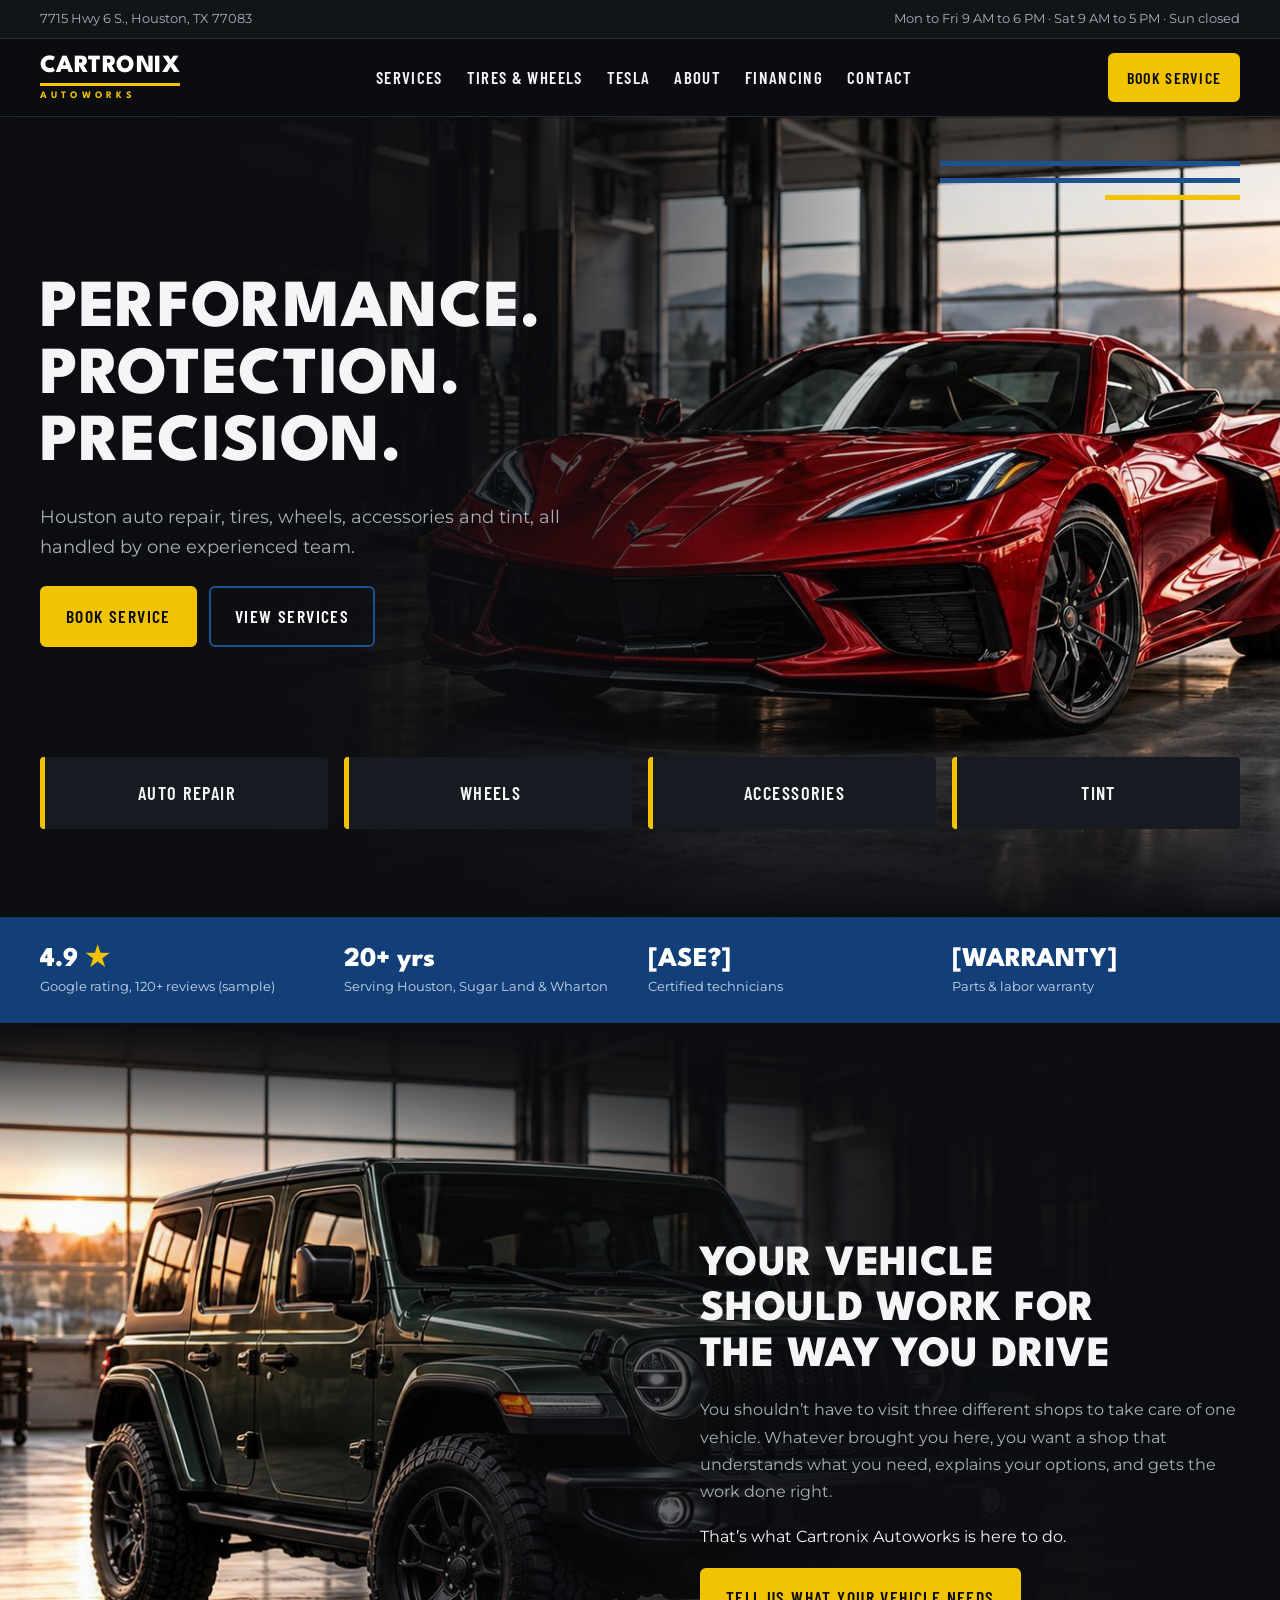
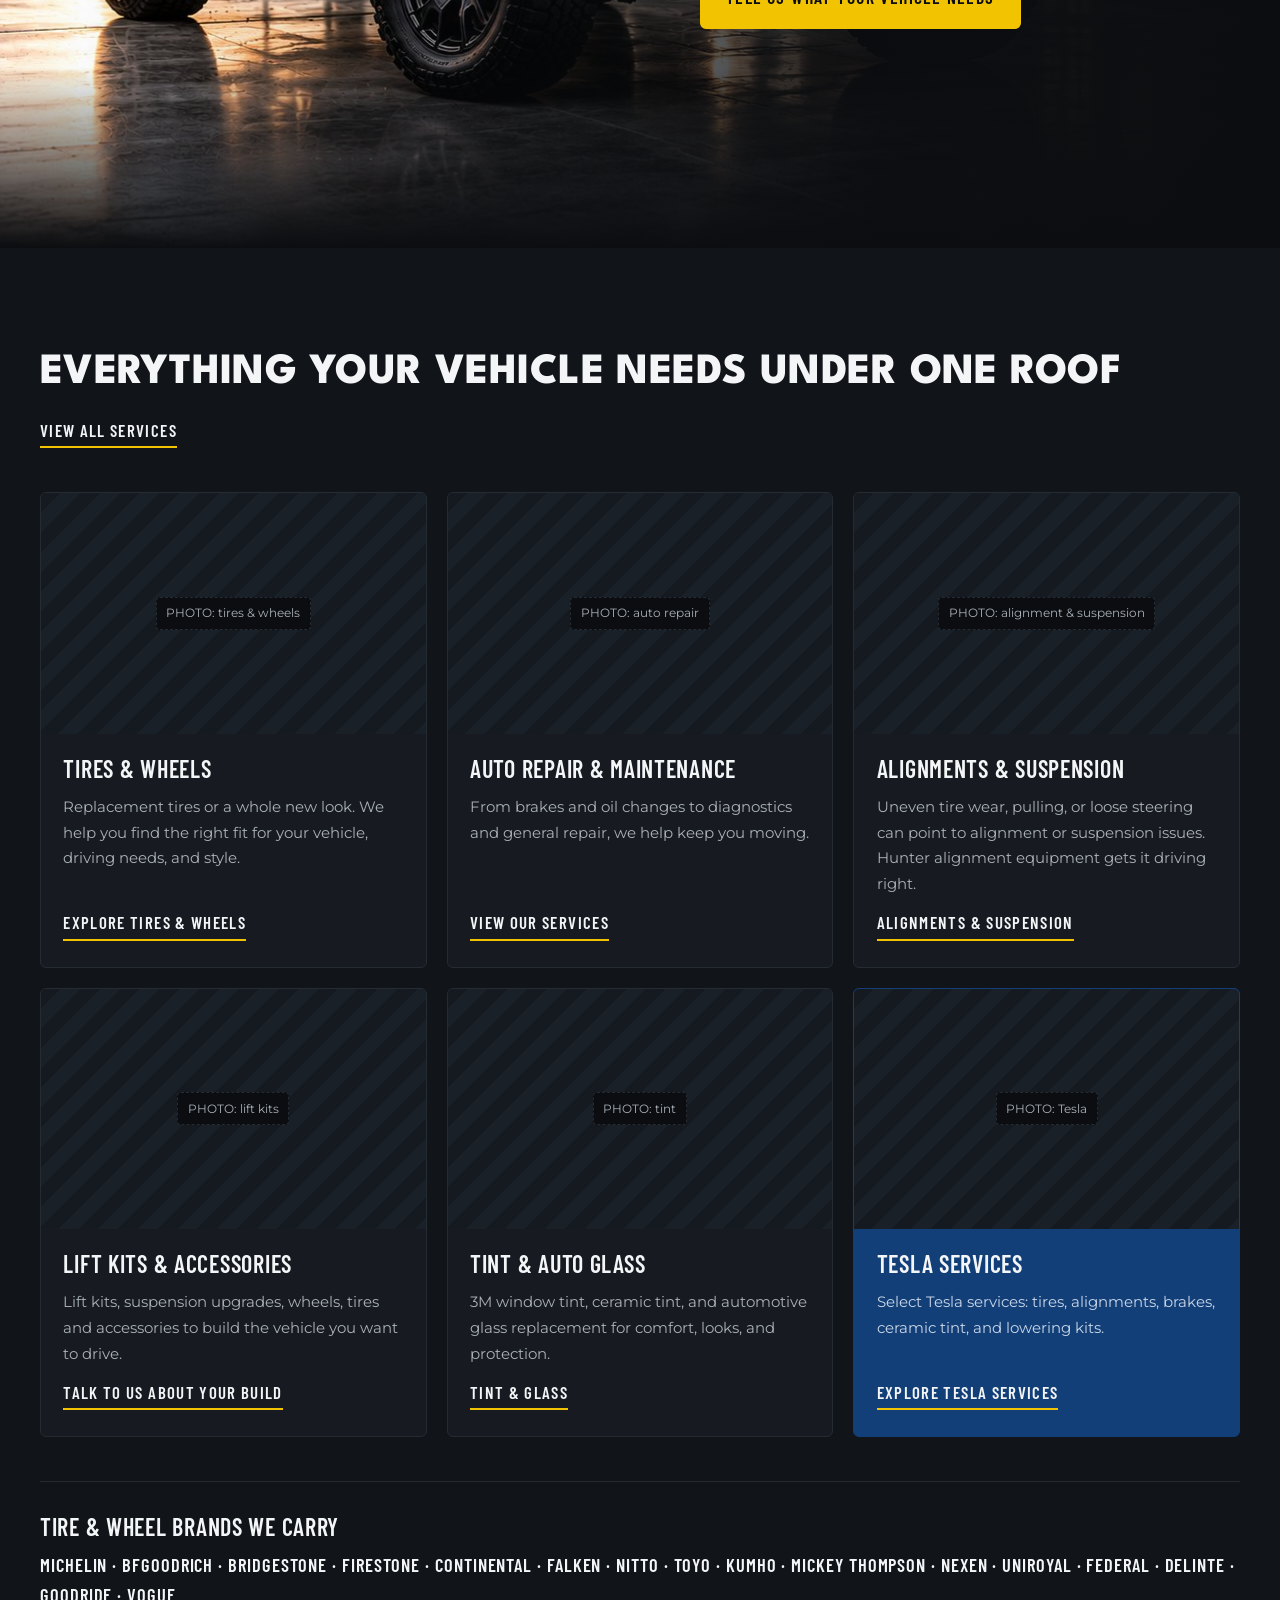
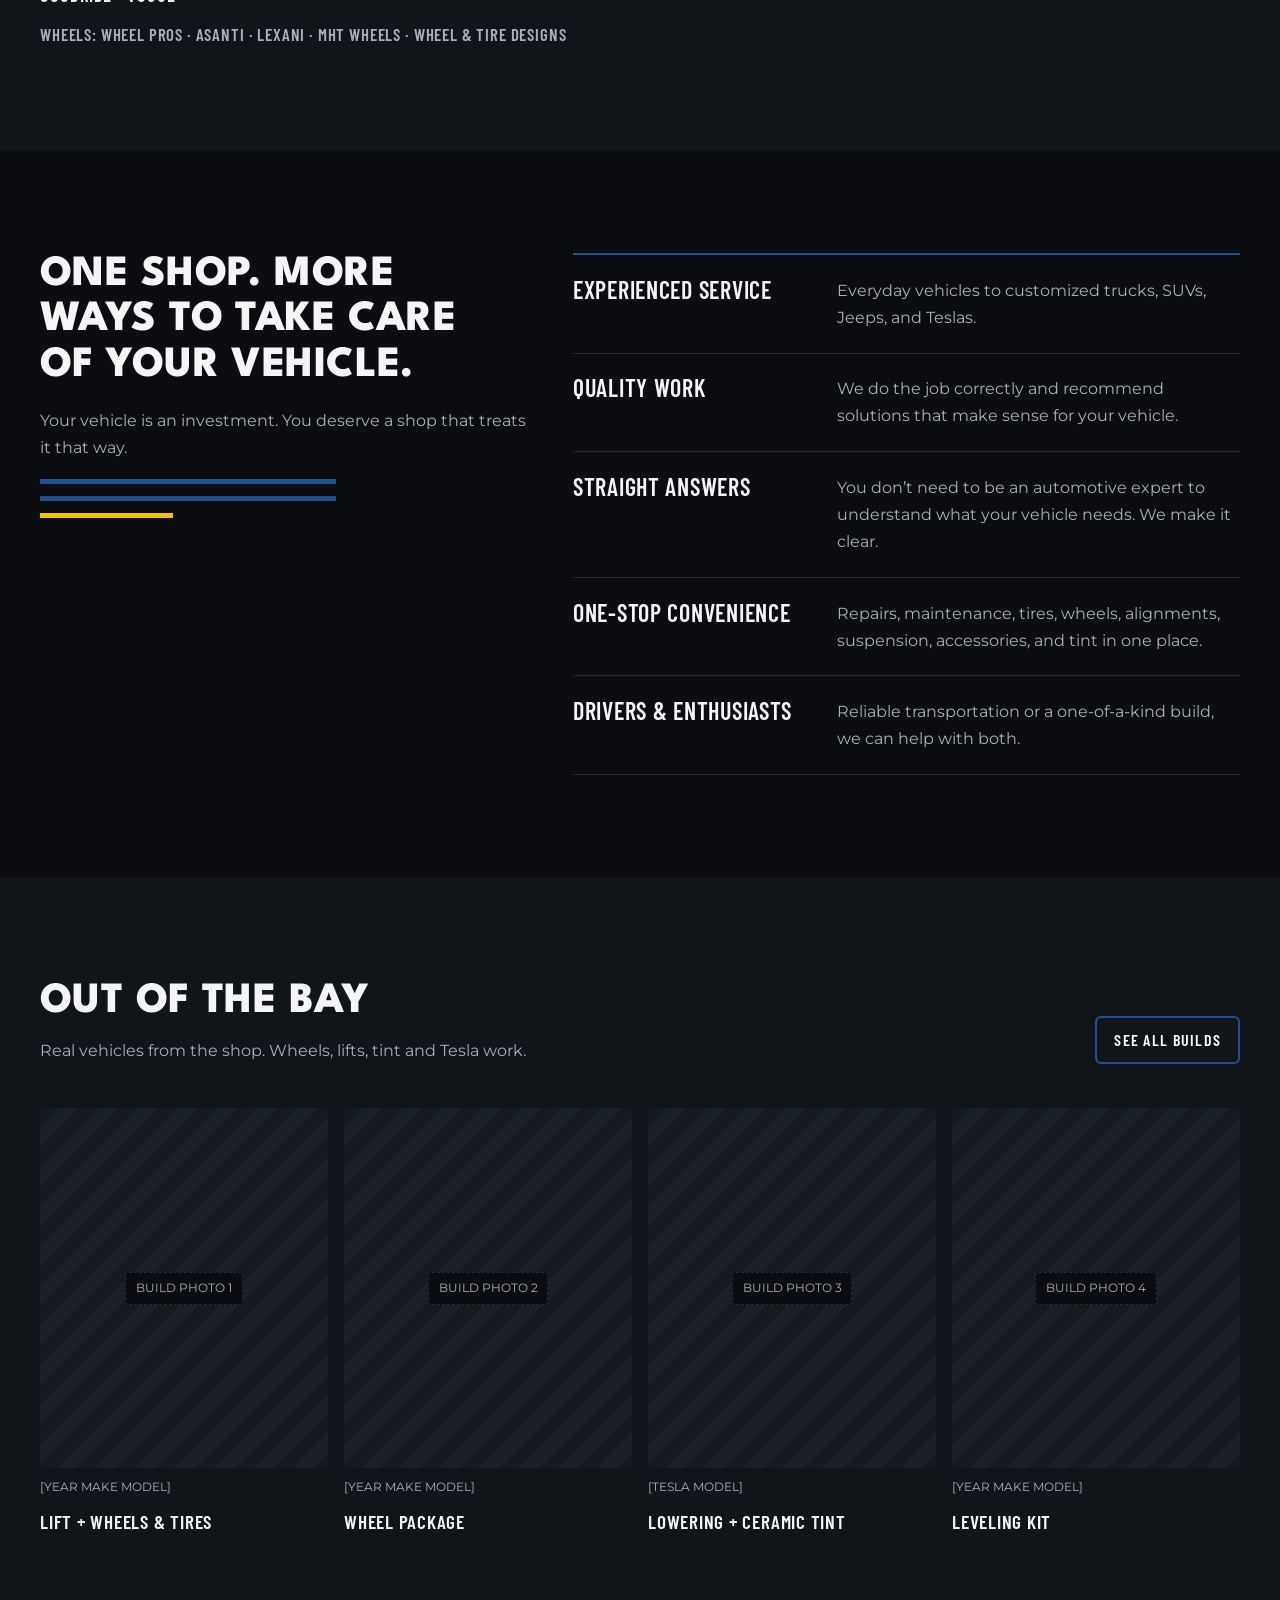
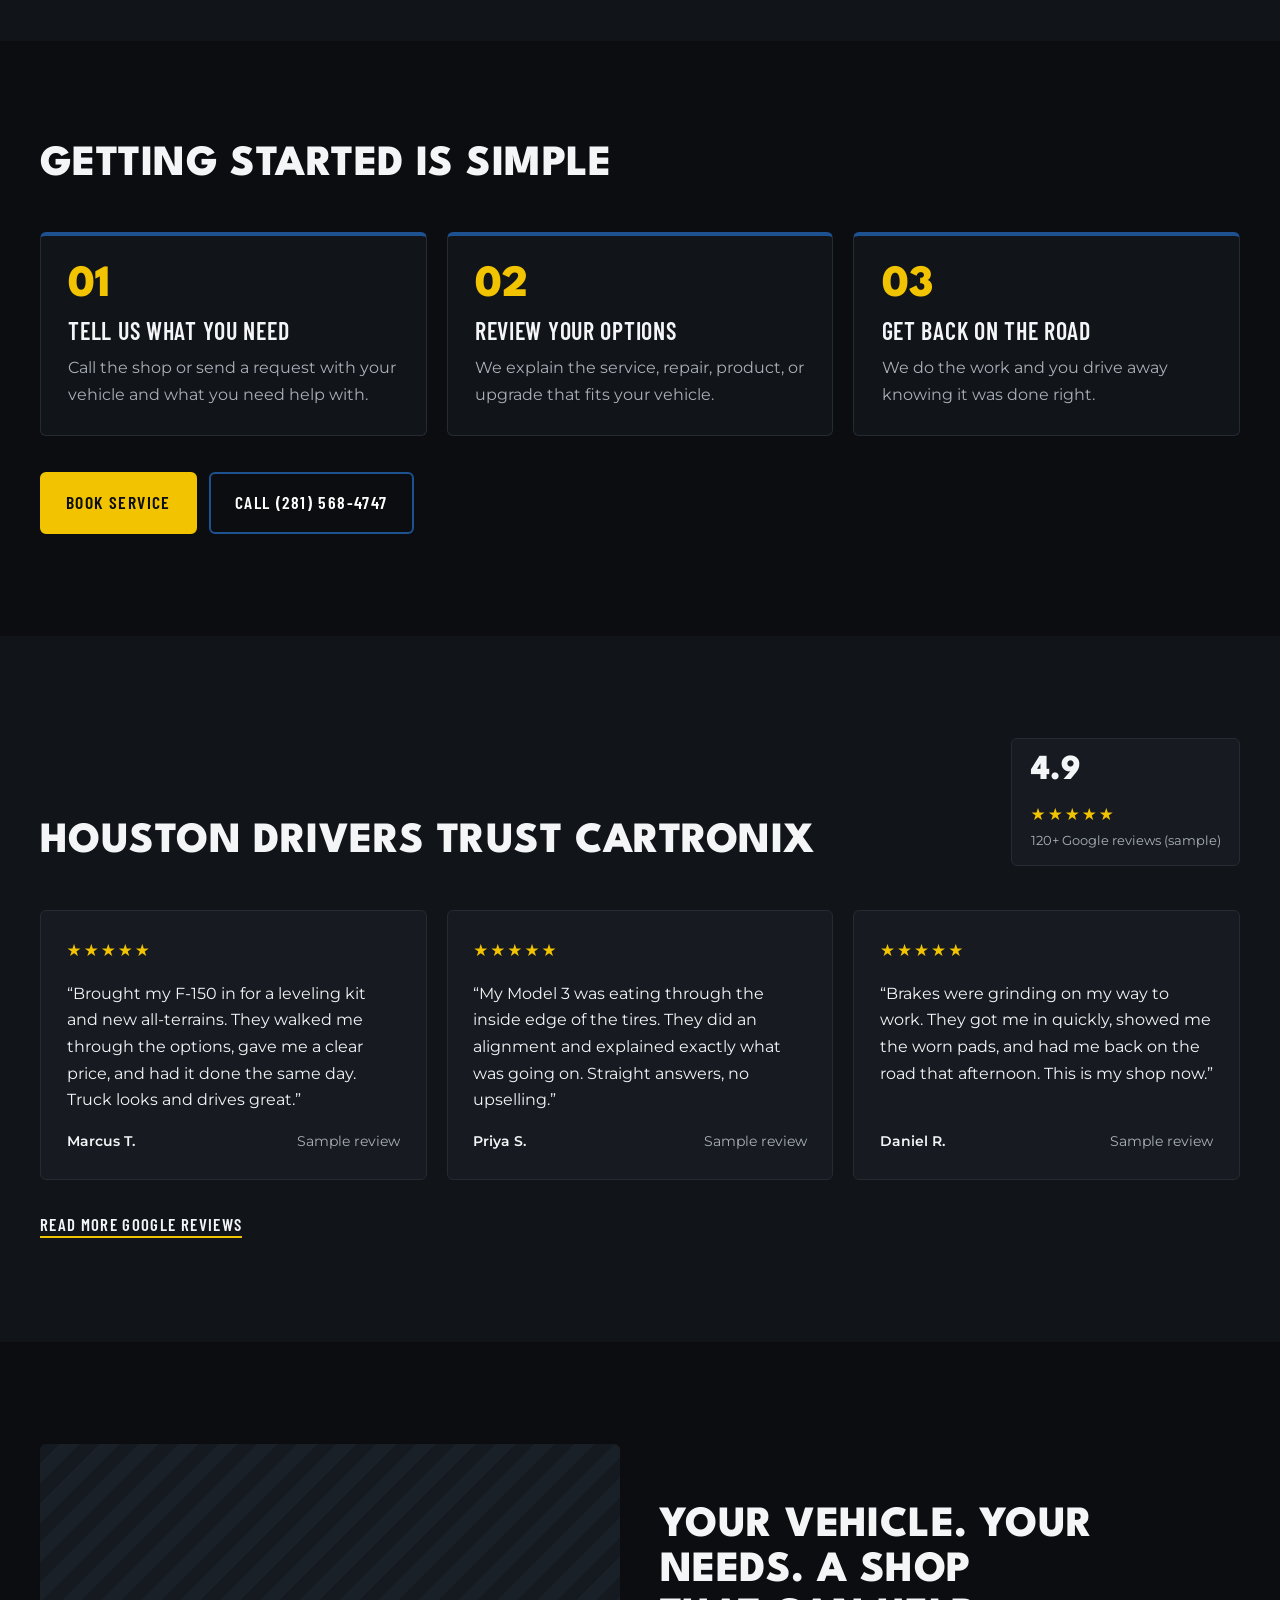
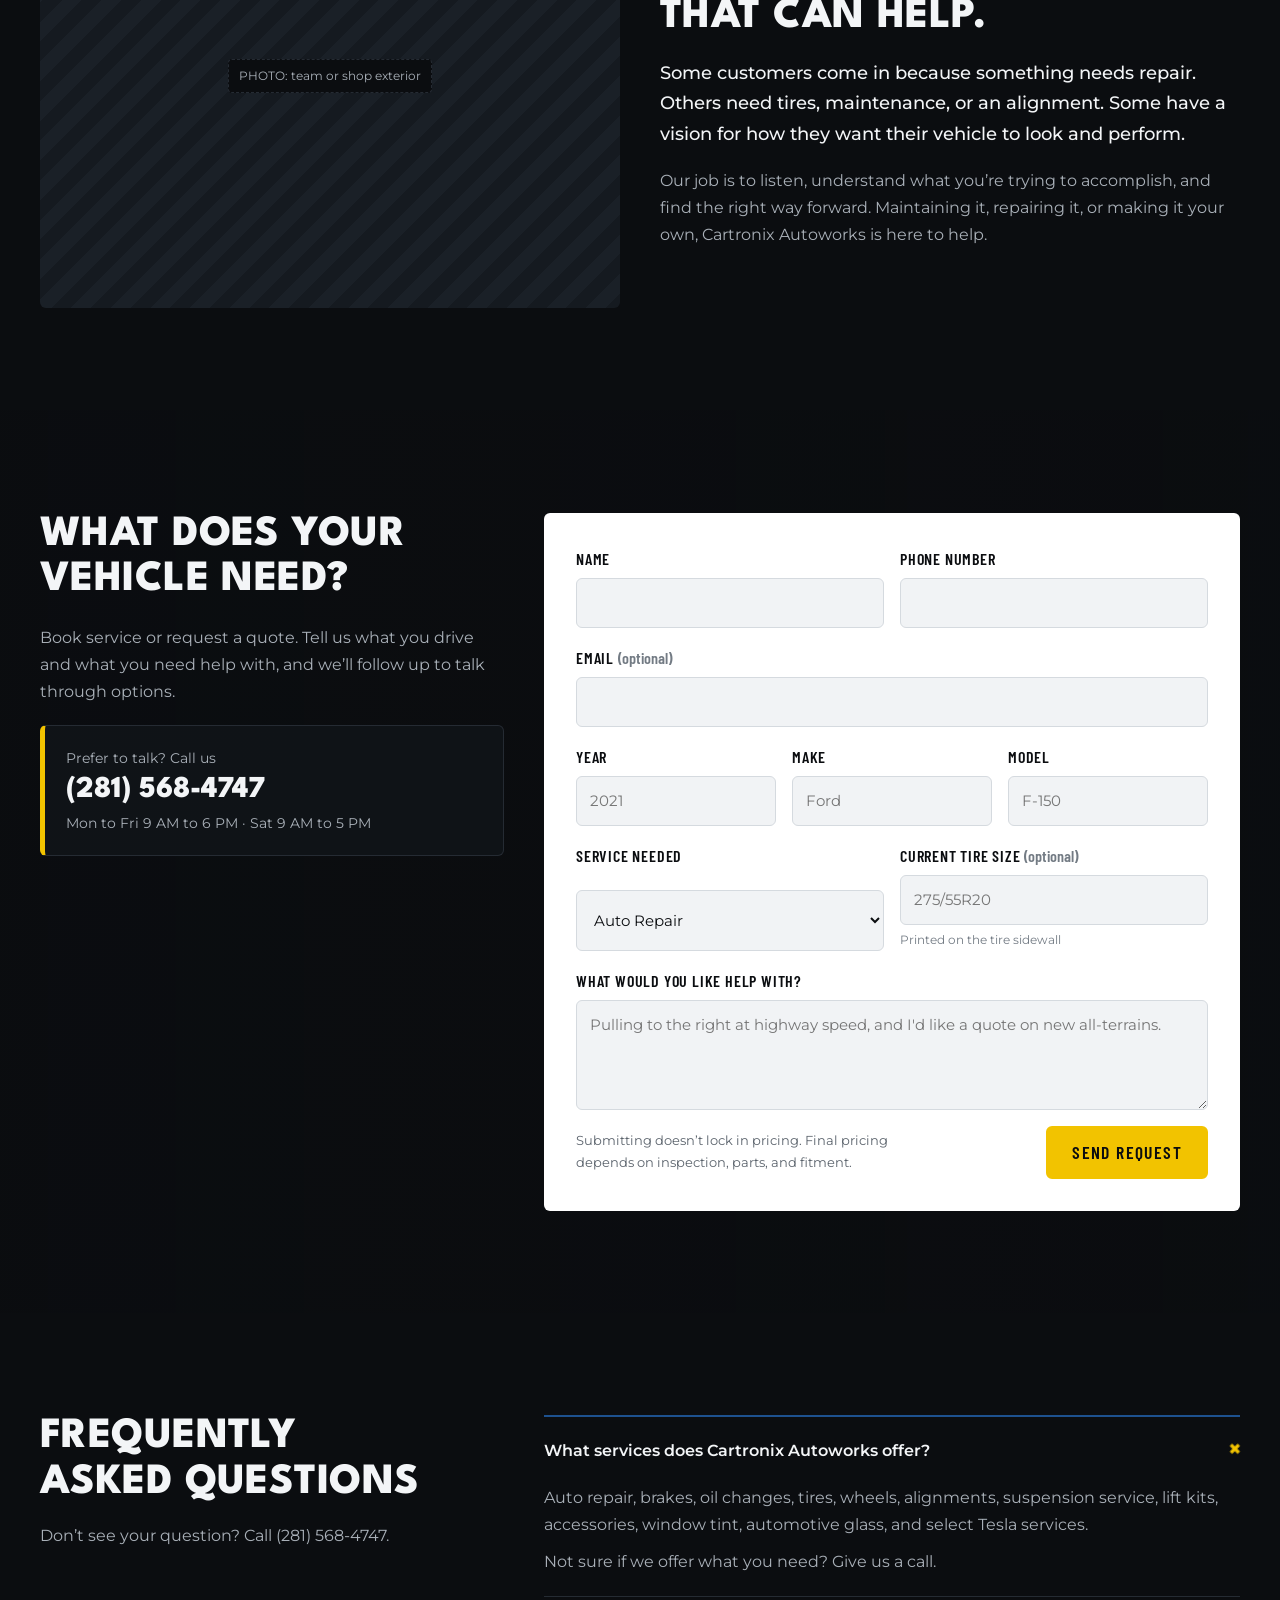
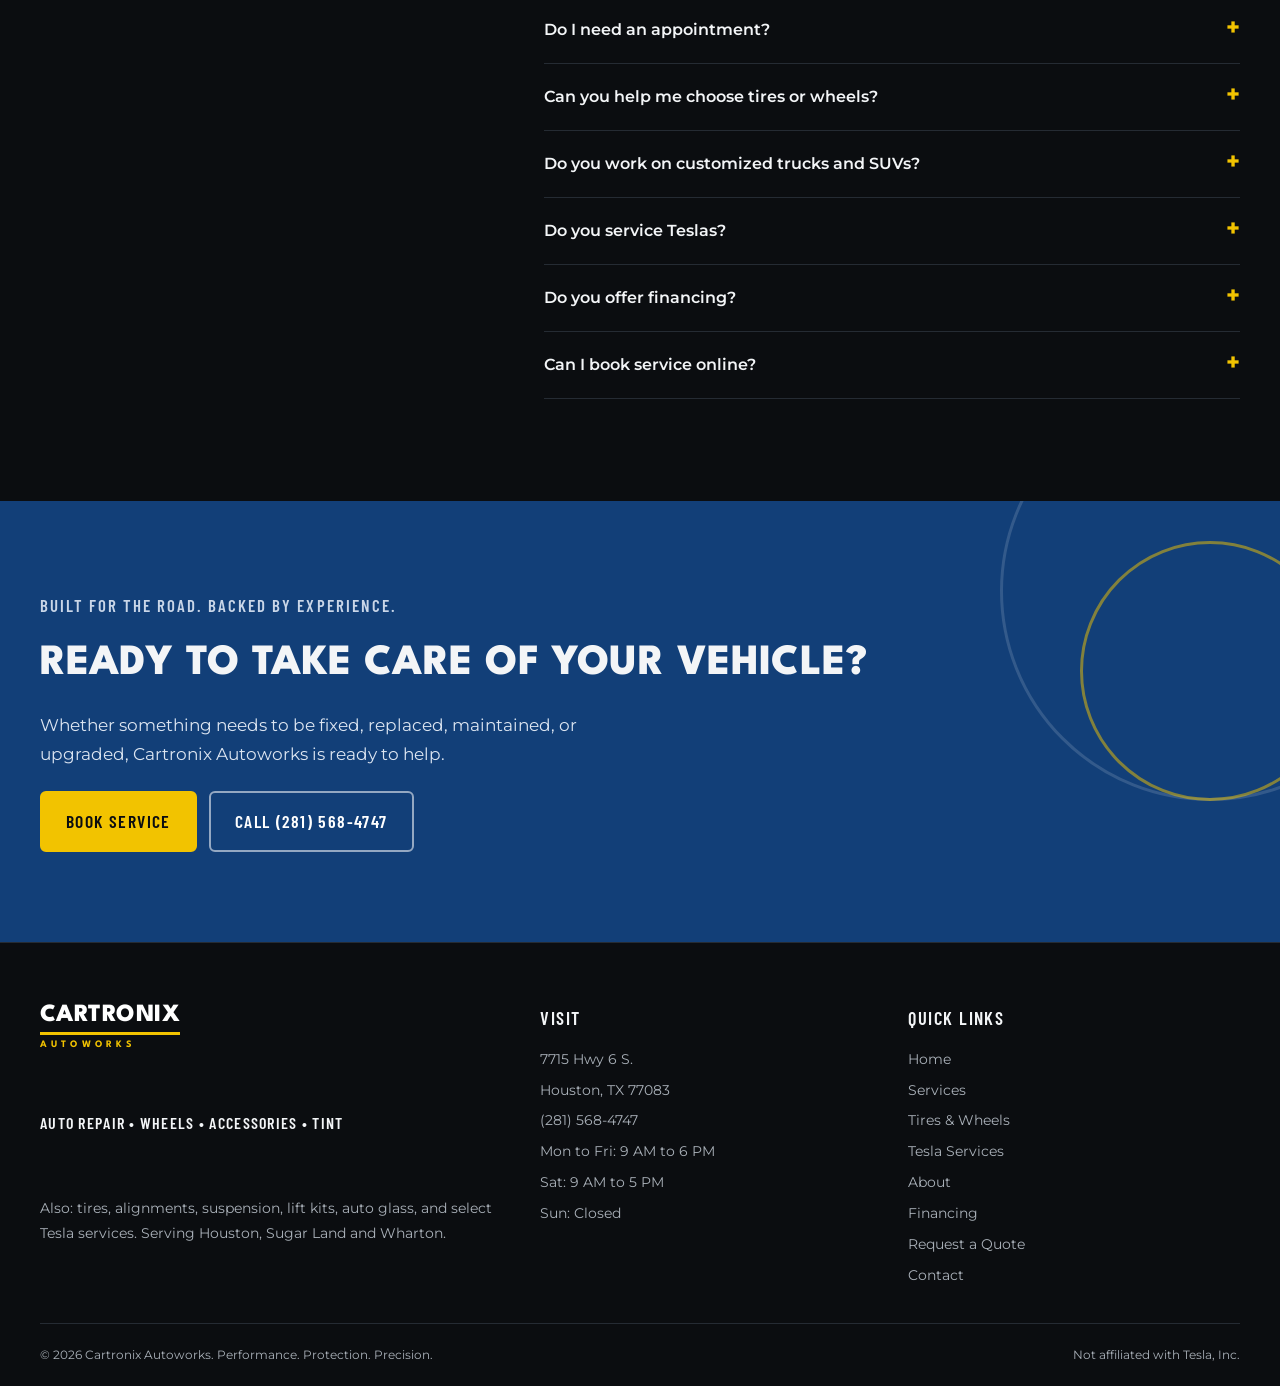
==== commit 55116146: "Add files via upload" ====
--- a/index.html
+++ b/index.html
@@ -3,288 +3,37 @@
 <head>
 <meta charset="utf-8">
 <meta name="viewport" content="width=device-width, initial-scale=1">
-<title>Cartronix Autoworks Home</title>
+<title>Cartronix Autoworks | Auto Repair, Tires, Wheels &amp; Upgrades in Houston</title>
+<meta name="description" content="Houston auto repair, tires, wheels, alignments, suspension, lift kits, tint, Tesla services and more. Call Cartronix Autoworks or request a quote today.">
 <link rel="preconnect" href="https://fonts.googleapis.com">
 <link rel="preconnect" href="https://fonts.gstatic.com" crossorigin>
 <link rel="stylesheet" href="https://fonts.googleapis.com/css2?family=League+Spartan:wght@700;800&family=Barlow+Condensed:wght@600&family=Montserrat:wght@400;500;600&display=swap">
-<style>
-/* Brand Guide Draft 01: dark storefront. Black 60% anchors, Cartronix Blue 15% carries recognition, Heritage Yellow 5% for buttons/highlights only, Steel Gray 10%, White 10%. Single dark theme by design. */
-:root{
-  --black:#0B0D10; --surface:#111419; --surface-2:#171B21; --line:#252B33;
-  --blue:#123F78; --blue-line:#1D518F; --yellow:#F2C300; --steel:#737B84; --white:#FFFFFF;
-  --text:#F3F5F7; --text-muted:#A9B0B8;
-  --f-head:"League Spartan","Arial Black",Arial,sans-serif;
-  --f-label:"Barlow Condensed","Arial Narrow",Arial,sans-serif;
-  --f-body:"Montserrat",system-ui,-apple-system,"Segoe UI",sans-serif;
-  --radius:6px;
-  color-scheme:dark;
-}
-*{box-sizing:border-box}
-body{background:var(--black);color:var(--text);font-family:var(--f-body);font-size:1rem;line-height:1.7;margin:0}
-a{color:inherit}
-h1,h2,h3{margin:0;text-wrap:balance}
-p{margin:0}
-.padding-global{padding-inline:clamp(16px,4vw,40px)}
-.container-large{max-width:1200px;margin-inline:auto}
-.padding-section{padding-block:clamp(64px,8vw,112px)}
-.heading-style-h1{font-family:var(--f-head);font-weight:800;text-transform:uppercase;font-size:clamp(2.4rem,5.4vw,4.2rem);line-height:1;letter-spacing:.01em}
-.heading-style-h2{font-family:var(--f-head);font-weight:800;text-transform:uppercase;font-size:clamp(1.8rem,3.6vw,2.7rem);line-height:1.05;letter-spacing:.01em}
-.heading-style-h3{font-family:var(--f-label);font-weight:600;text-transform:uppercase;font-size:1.5rem;line-height:1.1;letter-spacing:.03em}
-.text-muted{color:var(--text-muted)}
-.max-w{max-width:60ch}
-
-/* Buttons: yellow is the action color */
-.button{display:inline-flex;align-items:center;justify-content:center;gap:.5rem;font-family:var(--f-label);font-weight:600;font-size:1.1rem;letter-spacing:.08em;text-transform:uppercase;text-decoration:none;padding:.85rem 1.5rem;border-radius:var(--radius);border:2px solid var(--yellow);background:var(--yellow);color:var(--black);cursor:pointer;transition:transform .15s ease,background .15s ease,border-color .15s ease}
-.button:hover{transform:translateY(-1px)}
-.button.is-secondary{background:transparent;color:var(--white);border-color:var(--blue-line)}
-.button.is-secondary:hover{border-color:var(--white)}
-.button.is-small{font-size:1rem;padding:.55rem 1.05rem}
-.button-group{display:flex;flex-wrap:wrap;gap:.75rem}
-.button:focus-visible,a:focus-visible,summary:focus-visible,input:focus-visible,select:focus-visible,textarea:focus-visible{outline:3px solid var(--yellow);outline-offset:2px}
-.text-link{font-family:var(--f-label);font-weight:600;letter-spacing:.08em;text-transform:uppercase;text-decoration:none;border-bottom:2px solid var(--yellow);padding-bottom:2px;font-size:1.05rem}
-.icon{width:1.05em;height:1.05em;flex:none}
-
-/* Logo (text build of the Draft 01 wordmark; swap for final SVG) */
-.logo{display:inline-flex;flex-direction:column;gap:.3rem;text-decoration:none;line-height:1}
-.logo_name{font-family:var(--f-head);font-weight:800;font-size:1.55rem;letter-spacing:.02em;color:var(--white);padding-bottom:.28rem;border-bottom:3px solid var(--yellow)}
-.logo_desc{font-family:var(--f-head);font-weight:700;font-size:.62rem;letter-spacing:.42em;color:var(--yellow)}
-
-/* Graphic motifs: straight speed lines, cropped circles */
-.speedlines{display:grid;gap:12px;justify-items:end;width:min(300px,60%)}
-.speedlines i{display:block;height:5px;width:100%;background:var(--blue-line)}
-.speedlines i:last-child{width:45%;background:var(--yellow)}
-.circle-crop{position:absolute;border:3px solid var(--blue-line);border-radius:50%;pointer-events:none}
-
-/* Placeholders & photos */
-.ph{position:relative;overflow:hidden;border-radius:var(--radius);background:repeating-linear-gradient(135deg,#151A20 0 14px,#1A2027 14px 28px);color:var(--text-muted);display:flex;align-items:center;justify-content:center;text-align:center;padding:1rem;font-size:.75rem;max-width:100%}
-.ph span{background:var(--black);padding:.35rem .6rem;border-radius:4px;border:1px dashed var(--line)}
-.ph img{position:absolute;inset:0;width:100%;height:100%;object-fit:cover}
-
-/* Top bar + nav */
-.section_topbar{background:var(--surface);color:var(--text-muted);font-size:.8rem;border-bottom:1px solid var(--line)}
-.topbar_inner{display:flex;flex-wrap:wrap;gap:.3rem 1.5rem;justify-content:space-between;padding-block:.5rem}
-.navbar{position:sticky;top:env(safe-area-inset-top,0px);z-index:50;background:rgba(11,13,16,.94);backdrop-filter:blur(8px);border-bottom:1px solid var(--line)}
-.navbar_inner{display:flex;align-items:center;justify-content:space-between;gap:1rem;padding-block:.9rem}
-.navbar_menu{display:none;gap:2rem;list-style:none;margin:0;padding:0;font-family:var(--f-label);font-weight:600;font-size:1.05rem;letter-spacing:.08em;text-transform:uppercase}
-.navbar_menu a{text-decoration:none;color:var(--text)}
-.navbar_menu a:hover{color:var(--yellow)}
-.navbar_ctas{display:flex;gap:1rem;align-items:center}
-.navbar_phone{display:none;align-items:center;gap:.4rem;font-family:var(--f-label);font-weight:600;font-size:1.1rem;letter-spacing:.04em;text-decoration:none}
-.navbar_burger{display:inline-flex;flex-direction:column;gap:5px;padding:10px;background:none;border:1px solid var(--line);border-radius:var(--radius);cursor:pointer}
-.navbar_burger i{display:block;width:20px;height:2px;background:var(--white)}
-@media (min-width:992px){.navbar_menu{display:flex}.navbar_burger{display:none}.navbar_phone{display:inline-flex}}
-@media (max-width:479px){.navbar_ctas .button{display:none}}
-
-/* Hero (Website Direction, page 06) */
-.section_hero{position:relative;overflow:hidden}
-.hero_grid{display:grid;gap:3rem;align-items:center;padding-block:clamp(56px,7vw,96px) 2.5rem}
-@media (min-width:992px){.hero_grid{grid-template-columns:1fr 1fr}}
-.hero_content{display:grid;gap:1.5rem;min-width:0}
-.hero_lede{color:var(--text-muted);font-size:1.1rem;max-width:46ch}
-.hero_media{position:relative;min-width:0}
-.hero_media .ph{aspect-ratio:4/3;width:100%;border-radius:var(--radius) var(--radius) 0 0}
-.hero_media::after{content:"";display:block;height:5px;background:var(--yellow)}
-.hero_media .speedlines{position:absolute;top:-34px;right:0}
-.hero_tiles{display:grid;gap:1rem;grid-template-columns:repeat(2,minmax(0,1fr));padding-bottom:clamp(56px,7vw,88px)}
-@media (min-width:768px){.hero_tiles{grid-template-columns:repeat(4,minmax(0,1fr))}}
-.hero_tile{display:flex;align-items:center;justify-content:center;min-height:72px;padding:1rem;background:var(--surface-2);border-left:5px solid var(--yellow);border-radius:4px;font-family:var(--f-label);font-weight:600;font-size:1.15rem;letter-spacing:.08em;text-transform:uppercase;text-decoration:none;text-align:center;transition:background .15s ease}
-.hero_tile:hover{background:#1E242C}
-
-.section_hero{position:relative;overflow:hidden;isolation:isolate}
-.hero_bg{position:absolute;inset:0;width:100%;height:100%;object-fit:cover;object-position:72% 50%;z-index:-2}
-.hero_overlay{position:absolute;inset:0;z-index:-1;background:linear-gradient(90deg,#0B0D10 0%,rgba(11,13,16,.96) 28%,rgba(11,13,16,.6) 50%,rgba(11,13,16,.08) 72%,rgba(11,13,16,0) 100%),linear-gradient(0deg,#0B0D10 0%,rgba(11,13,16,0) 30%)}
-@media (max-width:991px){.hero_bg{object-position:70% 50%}.hero_overlay{background:linear-gradient(0deg,#0B0D10 0%,rgba(11,13,16,.85) 45%,rgba(11,13,16,.55) 100%)}}
-.hero_lines{position:absolute;top:44px;right:clamp(16px,4vw,40px);z-index:0}
-.hero_grid{grid-template-columns:minmax(0,620px)!important;min-height:min(72vh,640px);align-content:center}
-
-/* Trust band (blue = recognition) */
-.section_trust{background:var(--blue)}
-.trust_grid{display:grid;grid-template-columns:repeat(2,minmax(0,1fr));gap:1.5rem 1rem;padding-block:1.75rem}
-@media (min-width:768px){.trust_grid{grid-template-columns:repeat(4,minmax(0,1fr))}}
-.trust_item{display:grid;gap:.15rem}
-.trust_value{font-family:var(--f-head);font-weight:800;font-size:1.7rem;line-height:1.1;color:var(--white)}
-.trust_value .star{color:var(--yellow)}
-.trust_label{font-size:.82rem;color:#C9D6E8;line-height:1.35}
-
-/* Intro */
-.intro_grid{display:grid;gap:2.5rem}
-@media (min-width:992px){.intro_grid{grid-template-columns:1fr 1fr;align-items:start}}
-.intro_text{display:grid;gap:1.1rem;min-width:0}
-.symptoms{list-style:none;margin:0;padding:0;display:grid;gap:.6rem}
-.symptom{display:flex;gap:1rem;align-items:center;background:var(--surface);border:1px solid var(--line);border-radius:var(--radius);padding:1rem 1.15rem;font-weight:500}
-.symptom_tag{font-family:var(--f-label);font-weight:600;font-size:.95rem;letter-spacing:.08em;text-transform:uppercase;color:var(--text-muted);min-width:5.5rem}
-
-.section_intro{position:relative;overflow:hidden;isolation:isolate}
-.intro_bg{position:absolute;inset:0;width:100%;height:100%;object-fit:cover;object-position:0% 50%;z-index:-2}
-.intro_overlay{position:absolute;inset:0;z-index:-1;background:linear-gradient(270deg,#0B0D10 0%,rgba(11,13,16,.95) 30%,rgba(11,13,16,.55) 52%,rgba(11,13,16,.05) 75%,rgba(11,13,16,0) 100%),linear-gradient(0deg,#0B0D10 0%,rgba(11,13,16,0) 22%),linear-gradient(180deg,#0B0D10 0%,rgba(11,13,16,0) 18%)}
-@media (max-width:991px){.intro_overlay{background:linear-gradient(0deg,#0B0D10 0%,rgba(11,13,16,.85) 50%,rgba(11,13,16,.55) 100%)}}
-.intro_grid{grid-template-columns:minmax(0,540px)!important;min-height:min(70vh,620px);align-content:center;justify-content:end}
-@media (max-width:991px){.intro_grid{justify-content:start}}
-
-/* Services */
-.section_services{background:var(--surface)}
-.section_head{display:flex;flex-wrap:wrap;justify-content:space-between;align-items:end;gap:1.25rem;margin-bottom:2.75rem}
-.section_head > div{display:grid;gap:.75rem;min-width:0}
-.services_grid{display:grid;gap:1.25rem}
-@media (min-width:640px){.services_grid{grid-template-columns:repeat(2,minmax(0,1fr))}}
-@media (min-width:992px){.services_grid{grid-template-columns:repeat(3,minmax(0,1fr))}}
-.service_card{display:flex;flex-direction:column;background:var(--surface-2);border:1px solid var(--line);border-radius:var(--radius);overflow:hidden;min-width:0}
-.service_card .ph{aspect-ratio:16/10;border-radius:0}
-.service_body{display:flex;flex-direction:column;gap:.7rem;padding:1.4rem 1.4rem 1.6rem;flex:1}
-.service_body p{color:var(--text-muted);font-size:.95rem}
-.service_body .text-link{margin-top:auto;align-self:flex-start}
-.service_card.is-feature{background:var(--blue);border-color:var(--blue)}
-.service_card.is-feature p{color:#C9D6E8}
-
-.brands{margin-top:2.75rem;padding-top:2rem;border-top:1px solid var(--line);display:grid;gap:.7rem}
-.brands p{color:var(--text);font-family:var(--f-label);font-weight:600;font-size:1.15rem;letter-spacing:.05em;text-transform:uppercase;line-height:1.6}
-.brands .brands_wheels{color:var(--text-muted);font-size:1.05rem}
-
-/* Why */
-.why_grid{display:grid;gap:2.5rem}
-@media (min-width:992px){.why_grid{grid-template-columns:.85fr 1.15fr}}
-.why_head{display:grid;gap:1.1rem;align-content:start;min-width:0}
-@media (min-width:992px){.why_head{position:sticky;top:110px}}
-.why_list{list-style:none;margin:0;padding:0;border-top:2px solid var(--blue-line)}
-.why_item{display:grid;gap:.35rem;padding:1.35rem 0;border-bottom:1px solid var(--line)}
-@media (min-width:640px){.why_item{grid-template-columns:15rem 1fr;gap:1.5rem}}
-.why_item p{color:var(--text-muted)}
-
-/* Builds */
-.section_builds{background:var(--surface)}
-.builds_grid{display:grid;gap:1rem;grid-template-columns:repeat(2,minmax(0,1fr))}
-@media (min-width:992px){.builds_grid{grid-template-columns:repeat(4,minmax(0,1fr))}}
-.build_tile{display:grid;gap:.5rem;min-width:0}
-.build_tile .ph{aspect-ratio:4/5}
-.build_meta{font-size:.78rem;color:var(--text-muted)}
-.build_title{font-family:var(--f-label);font-weight:600;font-size:1.2rem;letter-spacing:.04em;text-transform:uppercase}
-
-/* Process */
-.process_grid{display:grid;gap:1.25rem}
-@media (min-width:768px){.process_grid{grid-template-columns:repeat(3,minmax(0,1fr))}}
-.process_step{display:grid;gap:.6rem;padding:1.7rem;background:var(--surface);border:1px solid var(--line);border-top:4px solid var(--blue-line);border-radius:var(--radius);align-content:start}
-.process_num{font-family:var(--f-head);font-weight:800;font-size:2.8rem;line-height:1;color:var(--yellow)}
-.process_step p{color:var(--text-muted)}
-.process_cta{margin-top:2.25rem}
-
-/* Reviews */
-.section_reviews{background:var(--surface)}
-.rating_badge{display:flex;align-items:center;gap:.9rem;background:var(--surface-2);border:1px solid var(--line);border-radius:var(--radius);padding:.85rem 1.15rem}
-.rating_score{font-family:var(--f-head);font-weight:800;font-size:2.2rem;line-height:1}
-.stars{color:var(--yellow);letter-spacing:.12em;font-size:1.05rem}
-.reviews_grid{display:grid;gap:1.25rem}
-@media (min-width:768px){.reviews_grid{grid-template-columns:repeat(3,minmax(0,1fr))}}
-.review_card{display:flex;flex-direction:column;gap:1rem;padding:1.6rem;background:var(--surface-2);border:1px solid var(--line);border-radius:var(--radius);min-width:0;margin:0}
-.review_text{margin:0;font-size:.98rem}
-.review_author{margin-top:auto;font-size:.85rem;color:var(--text-muted);display:flex;justify-content:space-between;gap:.5rem;flex-wrap:wrap}
-.review_author span:first-child{color:var(--text);font-weight:600}
-
-/* Brand */
-.brand_grid{display:grid;gap:2.5rem;align-items:center}
-@media (min-width:992px){.brand_grid{grid-template-columns:1fr 1fr}}
-.brand_grid .ph{aspect-ratio:5/4}
-.brand_text{display:grid;gap:1.1rem;min-width:0}
-.brand_text p{color:var(--text-muted)}
-.brand_text .brand_lead{color:var(--text);font-size:1.12rem;font-weight:500}
-
-/* Quote */
-.section_quote{position:relative;isolation:isolate;overflow:hidden}
-.quote_bg{position:absolute;inset:0;width:100%;height:100%;object-fit:cover;z-index:-2}
-.quote_overlay{position:absolute;inset:0;z-index:-1;background:linear-gradient(90deg,rgba(11,13,16,.95) 0%,rgba(11,13,16,.88) 45%,rgba(11,13,16,.75) 100%)}
-.quote_grid{display:grid;gap:2.5rem}
-@media (min-width:992px){.quote_grid{grid-template-columns:.8fr 1.2fr;align-items:start}}
-.quote_info{display:grid;gap:1.25rem;min-width:0}
-.quote_info p{color:var(--text-muted)}
-.quote_phone{display:grid;gap:.25rem;padding:1.3rem;border:1px solid var(--line);border-left:5px solid var(--yellow);border-radius:var(--radius);background:rgba(17,20,25,.85)}
-.quote_phone strong{font-family:var(--f-head);font-size:1.9rem;font-weight:800;line-height:1.1}
-.quote_hours{font-size:.85rem;color:var(--text-muted)}
-.quote_form{background:var(--white);color:var(--black);border-radius:var(--radius);padding:clamp(1.25rem,3vw,2rem);display:grid;gap:1rem;grid-template-columns:repeat(6,minmax(0,1fr));color-scheme:light}
-.field{display:grid;gap:.35rem;grid-column:span 6;min-width:0}
-@media (min-width:640px){.field.is-half{grid-column:span 3}.field.is-third{grid-column:span 2}}
-.field label{font-family:var(--f-label);font-weight:600;font-size:1rem;letter-spacing:.05em;text-transform:uppercase}
-.field label em{color:var(--steel);font-style:normal;text-transform:none;letter-spacing:0}
-.field input,.field select,.field textarea{font:inherit;font-size:.95rem;color:var(--black);background:#F1F3F5;border:1px solid #D5DADF;border-radius:var(--radius);padding:.7rem .8rem;width:100%}
-.field textarea{min-height:110px;resize:vertical}
-.field_hint{font-size:.75rem;color:var(--steel)}
-.form_footer{grid-column:span 6;display:flex;flex-wrap:wrap;gap:1rem;align-items:center;justify-content:space-between}
-.form_note{font-size:.8rem;color:#5B636C;max-width:40ch}
-.form_success{grid-column:span 6;font-size:.9rem;padding:.8rem 1rem;border-radius:var(--radius);background:#FFF6CC;border:1px solid var(--yellow)}
-
-/* FAQ */
-.faq_grid{display:grid;gap:2.5rem}
-@media (min-width:992px){.faq_grid{grid-template-columns:.8fr 1.2fr}}
-.faq_head{display:grid;gap:1rem;align-content:start}
-.faq_list{border-top:2px solid var(--blue-line)}
-.faq_item{border-bottom:1px solid var(--line)}
-.faq_item summary{list-style:none;cursor:pointer;display:flex;justify-content:space-between;gap:1rem;align-items:center;padding:1.2rem 0;font-weight:600;font-size:1.02rem}
-.faq_item summary::-webkit-details-marker{display:none}
-.faq_item summary::after{content:"+";font-family:var(--f-head);font-weight:700;font-size:1.7rem;line-height:1;color:var(--yellow);transition:transform .2s ease}
-.faq_item[open] summary::after{transform:rotate(45deg)}
-.faq_answer{padding:0 0 1.3rem;color:var(--text-muted);max-width:62ch;display:grid;gap:.6rem}
-
-/* Final CTA (blue, not yellow: yellow stays on the buttons) */
-.section_cta{position:relative;overflow:hidden;background:var(--blue)}
-.section_cta .circle-crop{width:420px;height:420px;right:-140px;top:-120px;border-color:rgba(255,255,255,.14)}
-.section_cta .circle-crop.is-2{width:260px;height:260px;right:-60px;top:40px;border-color:rgba(242,195,0,.5)}
-.cta_inner{position:relative;display:grid;gap:1.4rem;justify-items:start;padding-block:clamp(64px,7vw,96px)}
-.cta_inner p{max-width:54ch;font-size:1.08rem;color:#DCE5F1}
-.cta_tagline{font-family:var(--f-label);font-weight:600;font-size:1.05rem;letter-spacing:.12em;text-transform:uppercase;color:#C9D6E8}
-.section_cta .button.is-secondary{border-color:rgba(255,255,255,.55)}
-
-/* Footer */
-.footer{background:var(--black);color:var(--text-muted);font-size:.9rem;padding-bottom:calc(76px + env(safe-area-inset-bottom,0px));border-top:1px solid var(--line)}
-@media (min-width:768px){.footer{padding-bottom:0}}
-.footer_grid{display:grid;gap:2.25rem;padding-block:60px 36px}
-@media (min-width:768px){.footer_grid{grid-template-columns:1.4fr 1fr 1fr}}
-.footer_grid h3{font-family:var(--f-label);font-weight:600;font-size:1.15rem;letter-spacing:.08em;text-transform:uppercase;color:var(--text);margin-bottom:.8rem}
-.footer_grid ul{list-style:none;margin:0;padding:0;display:grid;gap:.4rem}
-.footer_grid a{text-decoration:none}
-.footer_grid a:hover{color:var(--text)}
-.footer_brand{display:grid;gap:1.1rem;justify-items:start}
-.footer_services{font-family:var(--f-label);font-weight:600;font-size:1rem;letter-spacing:.08em;text-transform:uppercase;color:var(--text)}
-.footer_bottom{border-top:1px solid var(--line);padding-block:1.25rem;display:flex;flex-wrap:wrap;gap:.5rem 1.5rem;justify-content:space-between;font-size:.78rem}
-
-/* Mobile sticky bar */
-.mobile_bar{position:fixed;left:0;right:0;bottom:0;z-index:55;display:grid;grid-template-columns:1fr 1fr;gap:.5rem;padding:.6rem 12px calc(.6rem + env(safe-area-inset-bottom,0px));background:var(--surface);border-top:1px solid var(--line)}
-.mobile_bar .button{font-size:1rem;padding:.7rem .5rem}
-@media (min-width:768px){.mobile_bar{display:none}}
-@media (prefers-reduced-motion:reduce){*{transition:none!important}}
-</style>
+<link rel="stylesheet" href="styles.css">
 </head>
 <body>
-
-
-<!-- ============ TOP BAR ============ -->
 <div class="section_topbar">
   <div class="padding-global"><div class="container-large topbar_inner">
     <span>7715 Hwy 6 S., Houston, TX 77083</span>
     <span>Mon to Fri 9 AM to 6 PM &middot; Sat 9 AM to 5 PM &middot; Sun closed</span>
   </div></div>
 </div>
-
-<!-- ============ NAVBAR ============ -->
 <header class="navbar">
   <div class="padding-global"><div class="container-large navbar_inner">
-    <a href="#top" class="logo" aria-label="Cartronix Autoworks home"><span class="logo_name">CARTRONIX</span><span class="logo_desc">AUTOWORKS</span></a>
-    <ul class="navbar_menu">
-      <li><a href="#services">Services</a></li>
-      <li><a href="#about">About</a></li>
-      <li><a href="#quote">Financing</a></li>
-      <li><a href="#quote">Contact</a></li>
-    </ul>
+    <a href="index.html" class="logo" aria-label="Cartronix Autoworks home"><span class="logo_name">CARTRONIX</span><span class="logo_desc">AUTOWORKS</span></a>
+    <ul class="navbar_menu" id="nav-menu"><li><a href="services.html">Services</a></li><li><a href="tires-wheels.html">Tires &amp; Wheels</a></li><li><a href="tesla.html">Tesla</a></li><li><a href="about.html">About</a></li><li><a href="financing.html">Financing</a></li><li><a href="contact.html">Contact</a></li></ul>
     <div class="navbar_ctas">
-      <a href="#quote" class="navbar_phone"><svg class="icon" viewBox="0 0 24 24" fill="none" stroke="currentColor" stroke-width="2"><path d="M22 16.9v3a2 2 0 0 1-2.2 2 19.8 19.8 0 0 1-8.6-3.1 19.5 19.5 0 0 1-6-6A19.8 19.8 0 0 1 2.1 4.2 2 2 0 0 1 4.1 2h3a2 2 0 0 1 2 1.7c.1.9.4 1.8.7 2.7a2 2 0 0 1-.5 2.1L8 9.8a16 16 0 0 0 6 6l1.3-1.3a2 2 0 0 1 2.1-.4c.9.3 1.8.6 2.7.7a2 2 0 0 1 1.7 2z"/></svg>(281) 568-4747</a>
-      <a href="#quote" class="button is-small">Book Service</a>
-      <button class="navbar_burger" type="button" aria-label="Open menu"><i></i><i></i><i></i></button>
+      <a href="contact.html" class="navbar_phone"><svg class="icon" viewBox="0 0 24 24" fill="none" stroke="currentColor" stroke-width="2" aria-hidden="true"><path d="M22 16.9v3a2 2 0 0 1-2.2 2 19.8 19.8 0 0 1-8.6-3.1 19.5 19.5 0 0 1-6-6A19.8 19.8 0 0 1 2.1 4.2 2 2 0 0 1 4.1 2h3a2 2 0 0 1 2 1.7c.1.9.4 1.8.7 2.7a2 2 0 0 1-.5 2.1L8 9.8a16 16 0 0 0 6 6l1.3-1.3a2 2 0 0 1 2.1-.4c.9.3 1.8.6 2.7.7a2 2 0 0 1 1.7 2z"/></svg>(281) 568-4747</a>
+      <a href="quote.html" class="button is-small">Book Service</a>
+      <button class="navbar_burger" type="button" aria-label="Open menu" aria-controls="nav-menu" aria-expanded="false"><i></i><i></i><i></i></button>
     </div>
   </div></div>
 </header>
-
+<main id="top">
 <main id="top">
 
 <!-- ============ HERO ============ -->
 <section class="section_hero">
-  <img class="hero_bg" src="[data-uri]" alt="Red sports car in the Cartronix service bay">
+  <img class="hero_bg" src="images/corvette-hero.jpg" alt="Red sports car in the Cartronix service bay">
   <div class="hero_overlay" aria-hidden="true"></div>
   <div class="speedlines hero_lines" aria-hidden="true"><i></i><i></i><i></i></div>
   <div class="padding-global"><div class="container-large">
@@ -294,15 +43,15 @@
         <p class="hero_lede">Houston auto repair, tires, wheels, accessories and tint, all handled by one experienced team.</p>
         <div class="button-group">
           <a href="#quote" class="button">Book Service</a>
-          <a href="#services" class="button is-secondary">View Services</a>
+          <a href="services.html" class="button is-secondary">View Services</a>
         </div>
       </div>
     </div>
     <nav class="hero_tiles" aria-label="Main services">
-      <a href="#services" class="hero_tile">Auto Repair</a>
-      <a href="#services" class="hero_tile">Wheels</a>
-      <a href="#services" class="hero_tile">Accessories</a>
-      <a href="#services" class="hero_tile">Tint</a>
+      <a href="services.html#auto-repair" class="hero_tile">Auto Repair</a>
+      <a href="tires-wheels.html#wheels" class="hero_tile">Wheels</a>
+      <a href="services.html#lift-kits" class="hero_tile">Accessories</a>
+      <a href="services.html#tint" class="hero_tile">Tint</a>
     </nav>
   </div></div>
 </section>
@@ -319,7 +68,7 @@
 
 <!-- ============ INTRO ============ -->
 <section class="section_intro" id="about">
-  <img class="intro_bg" src="[data-uri]